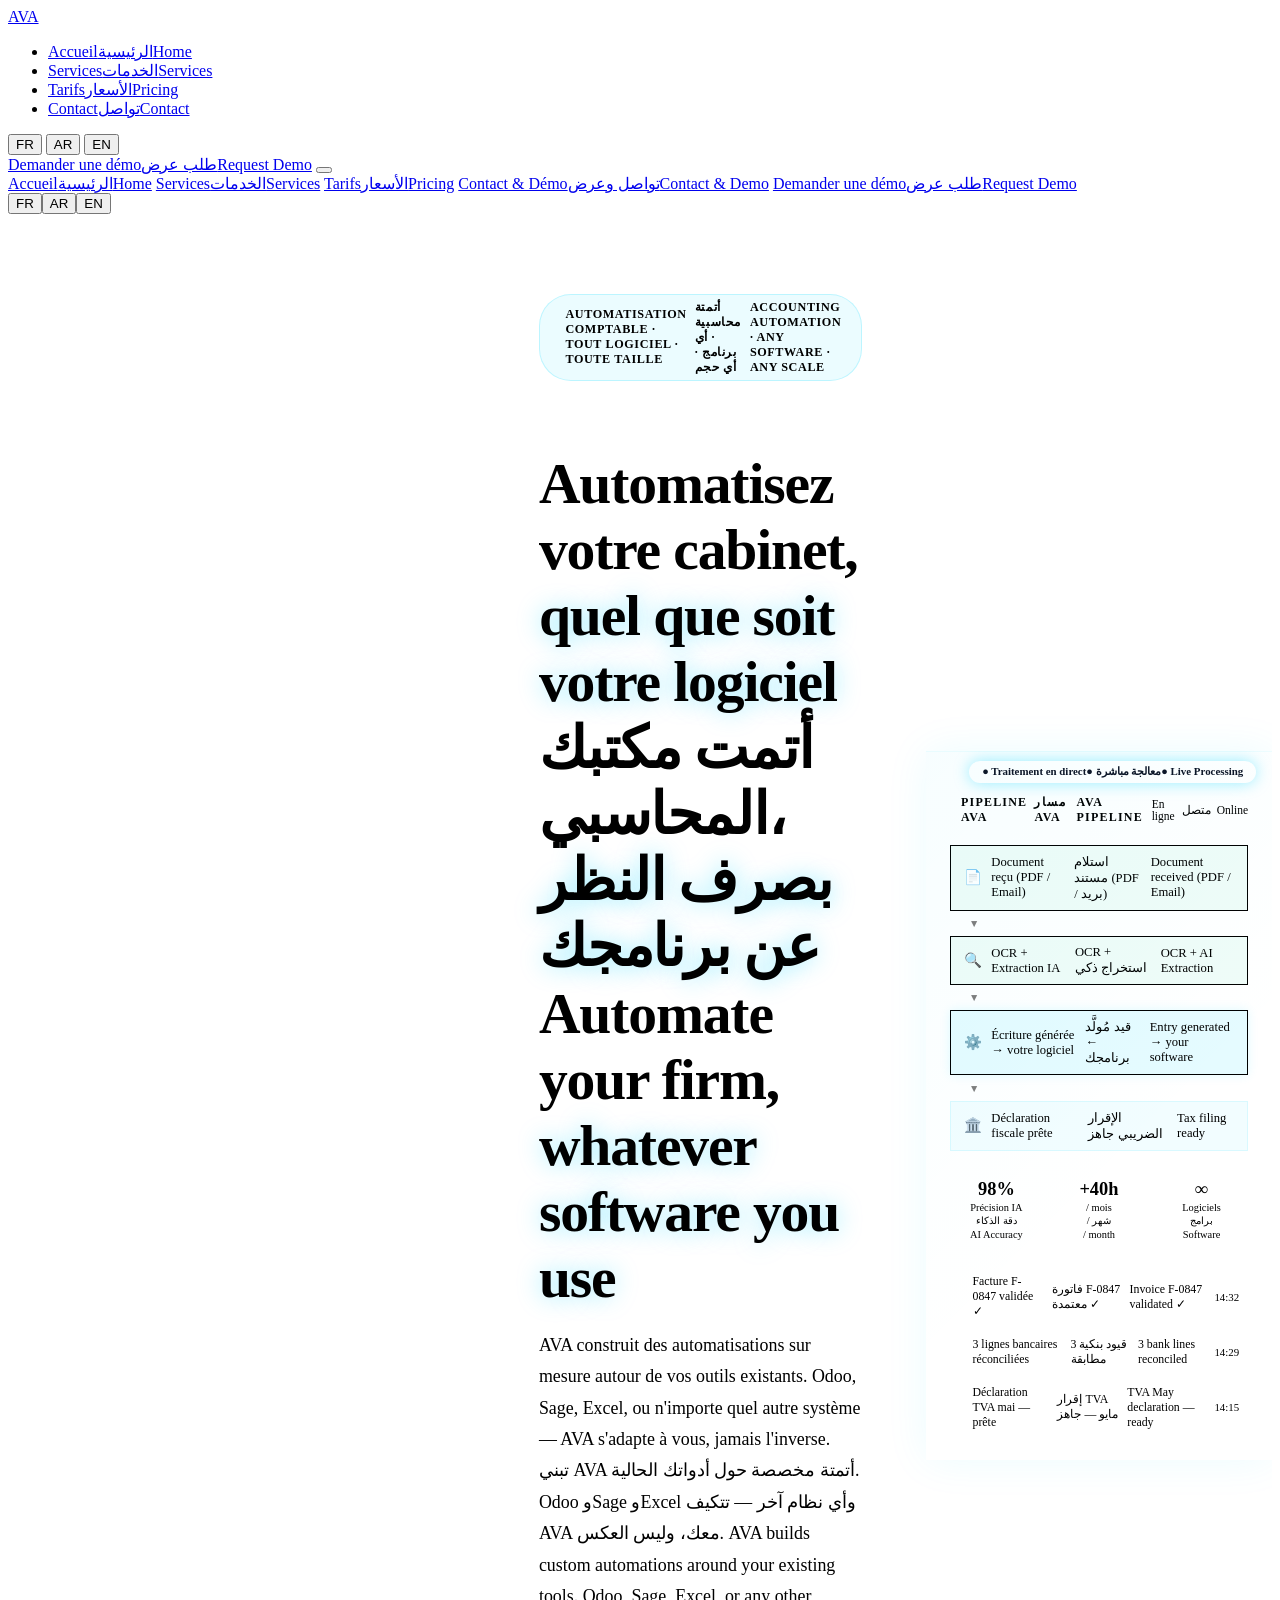
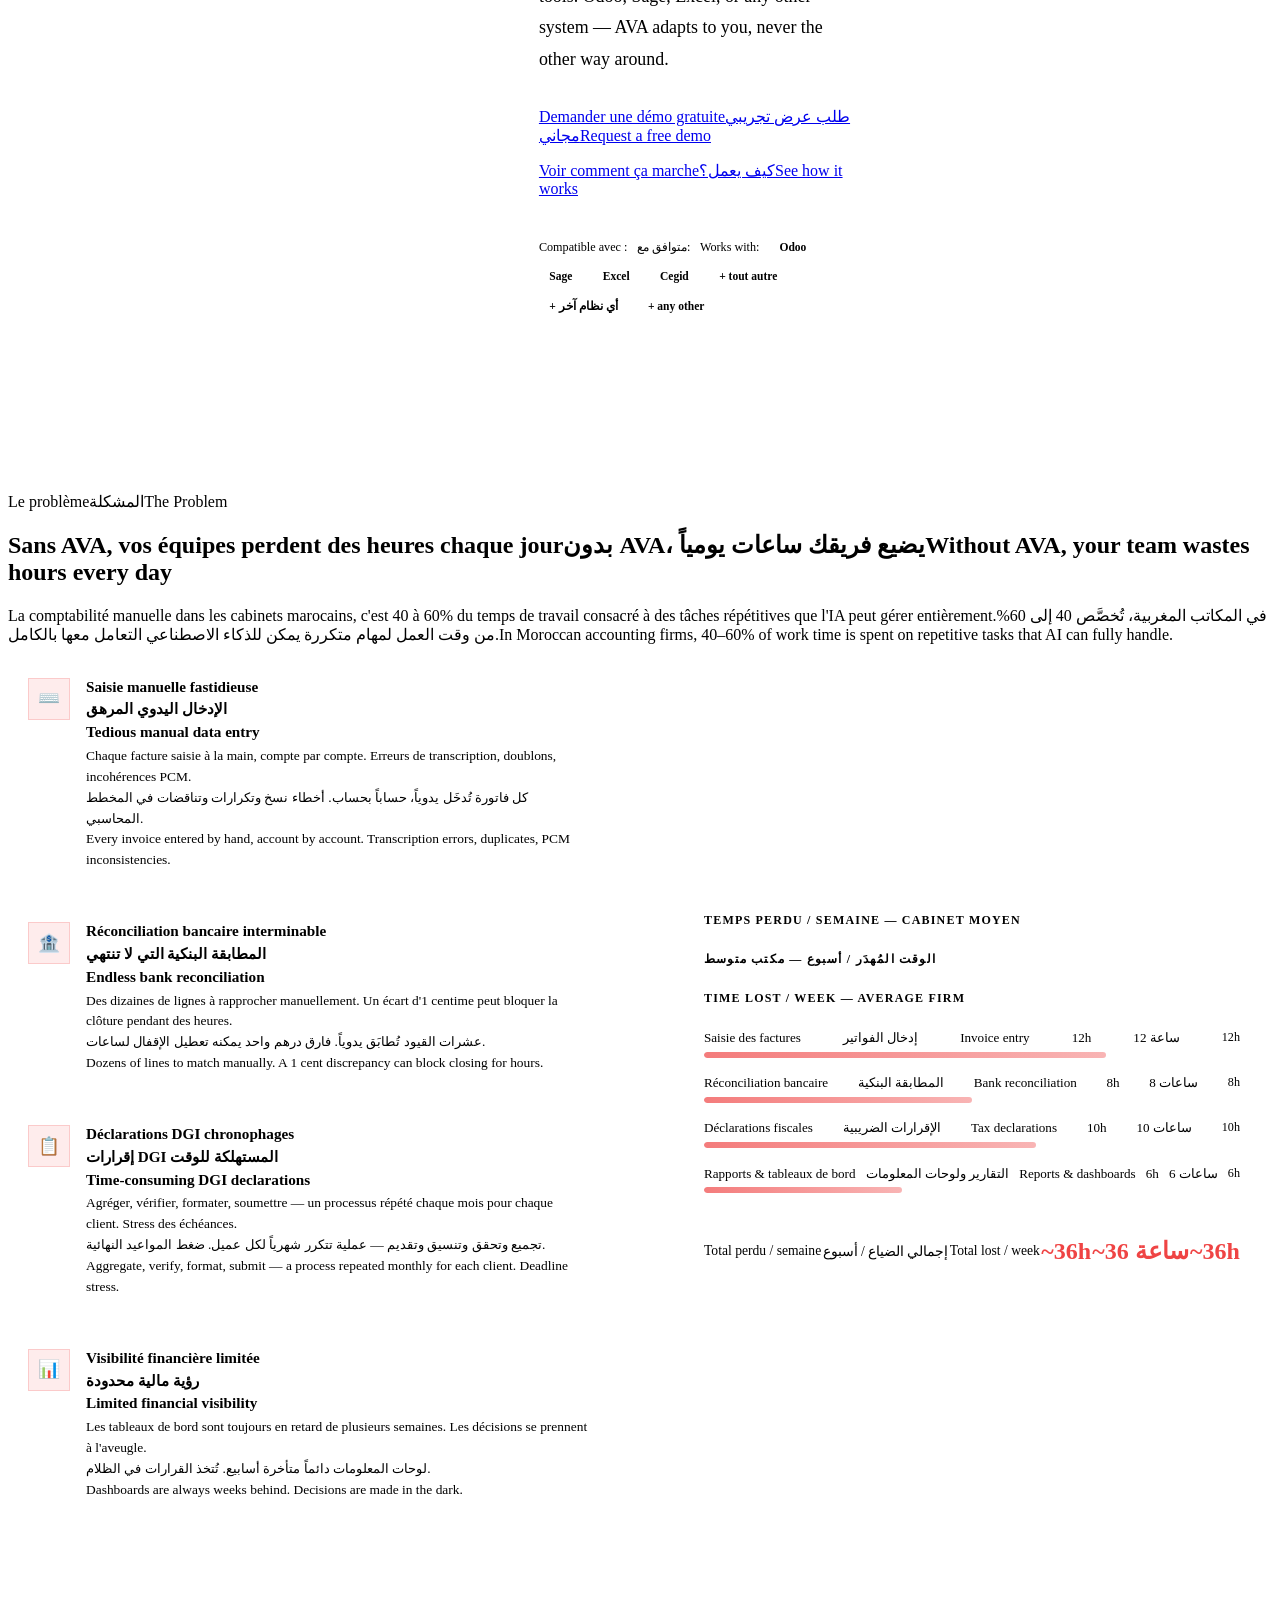
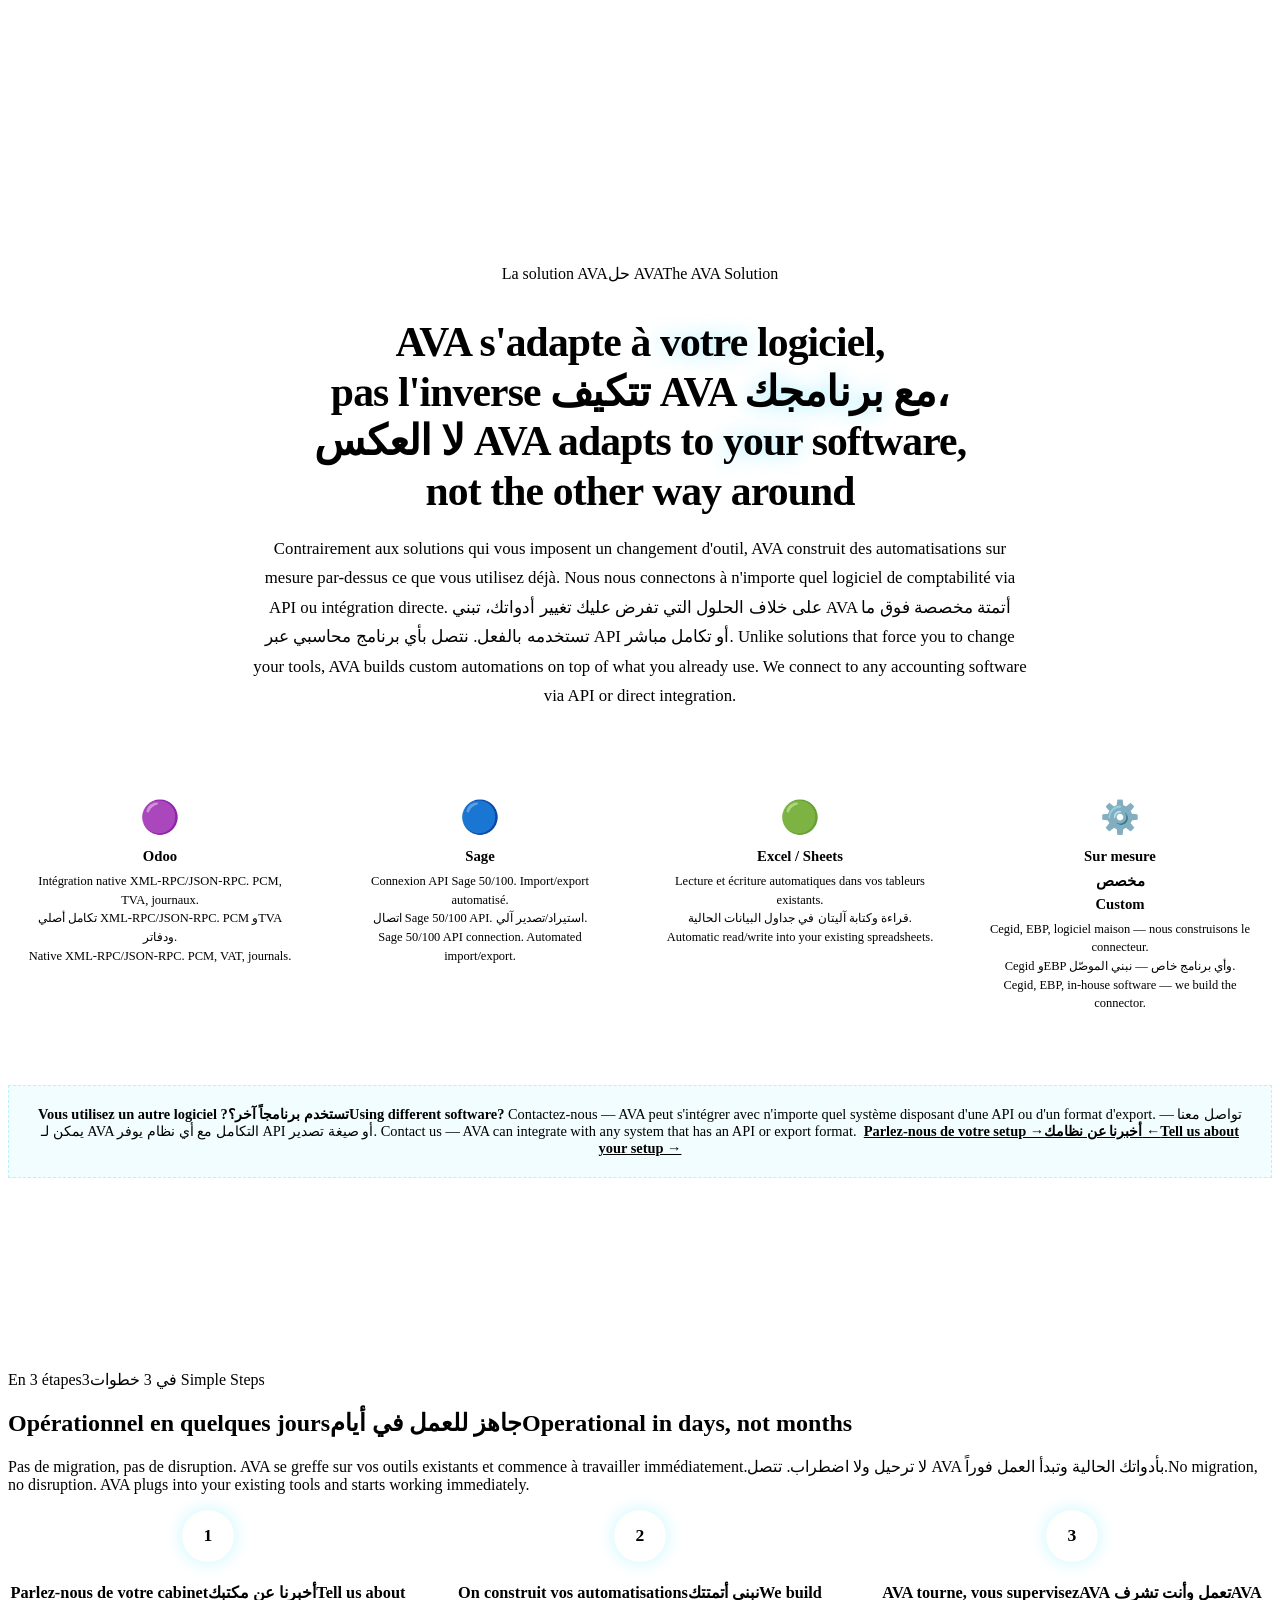
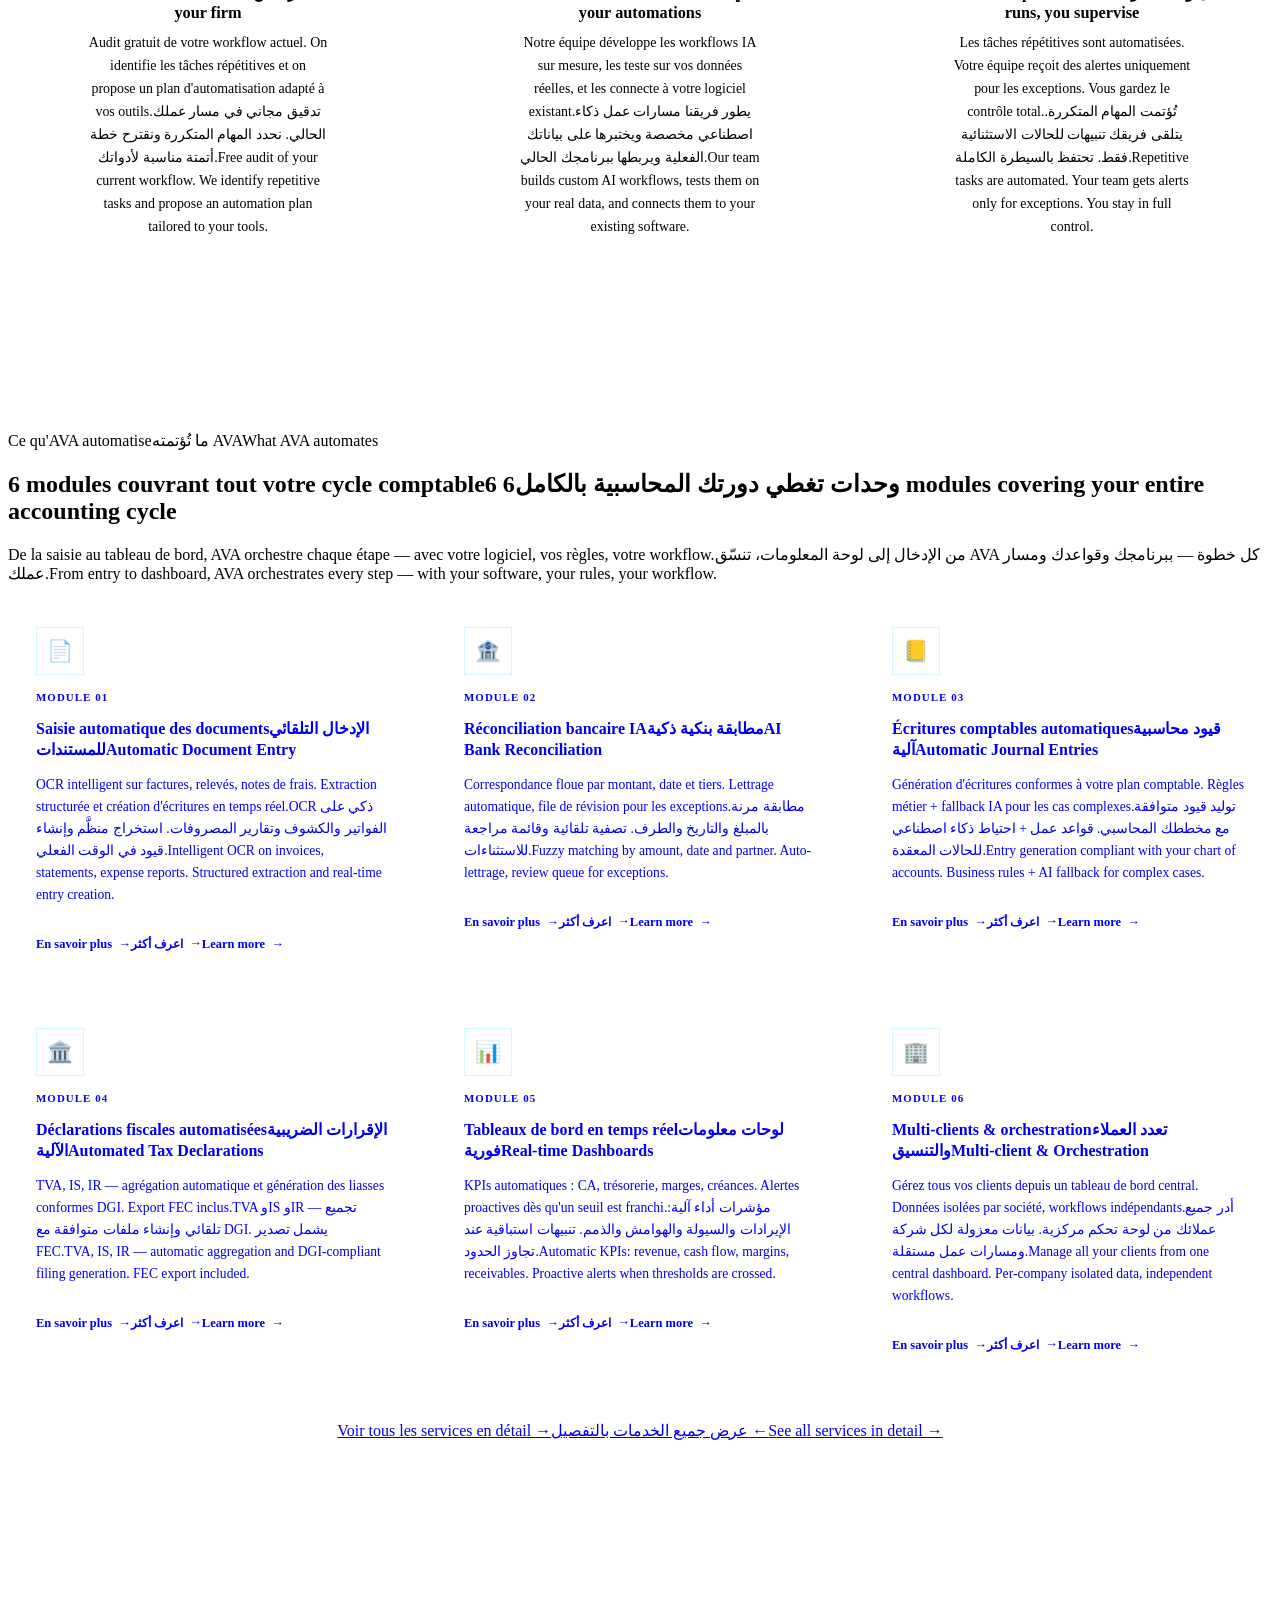
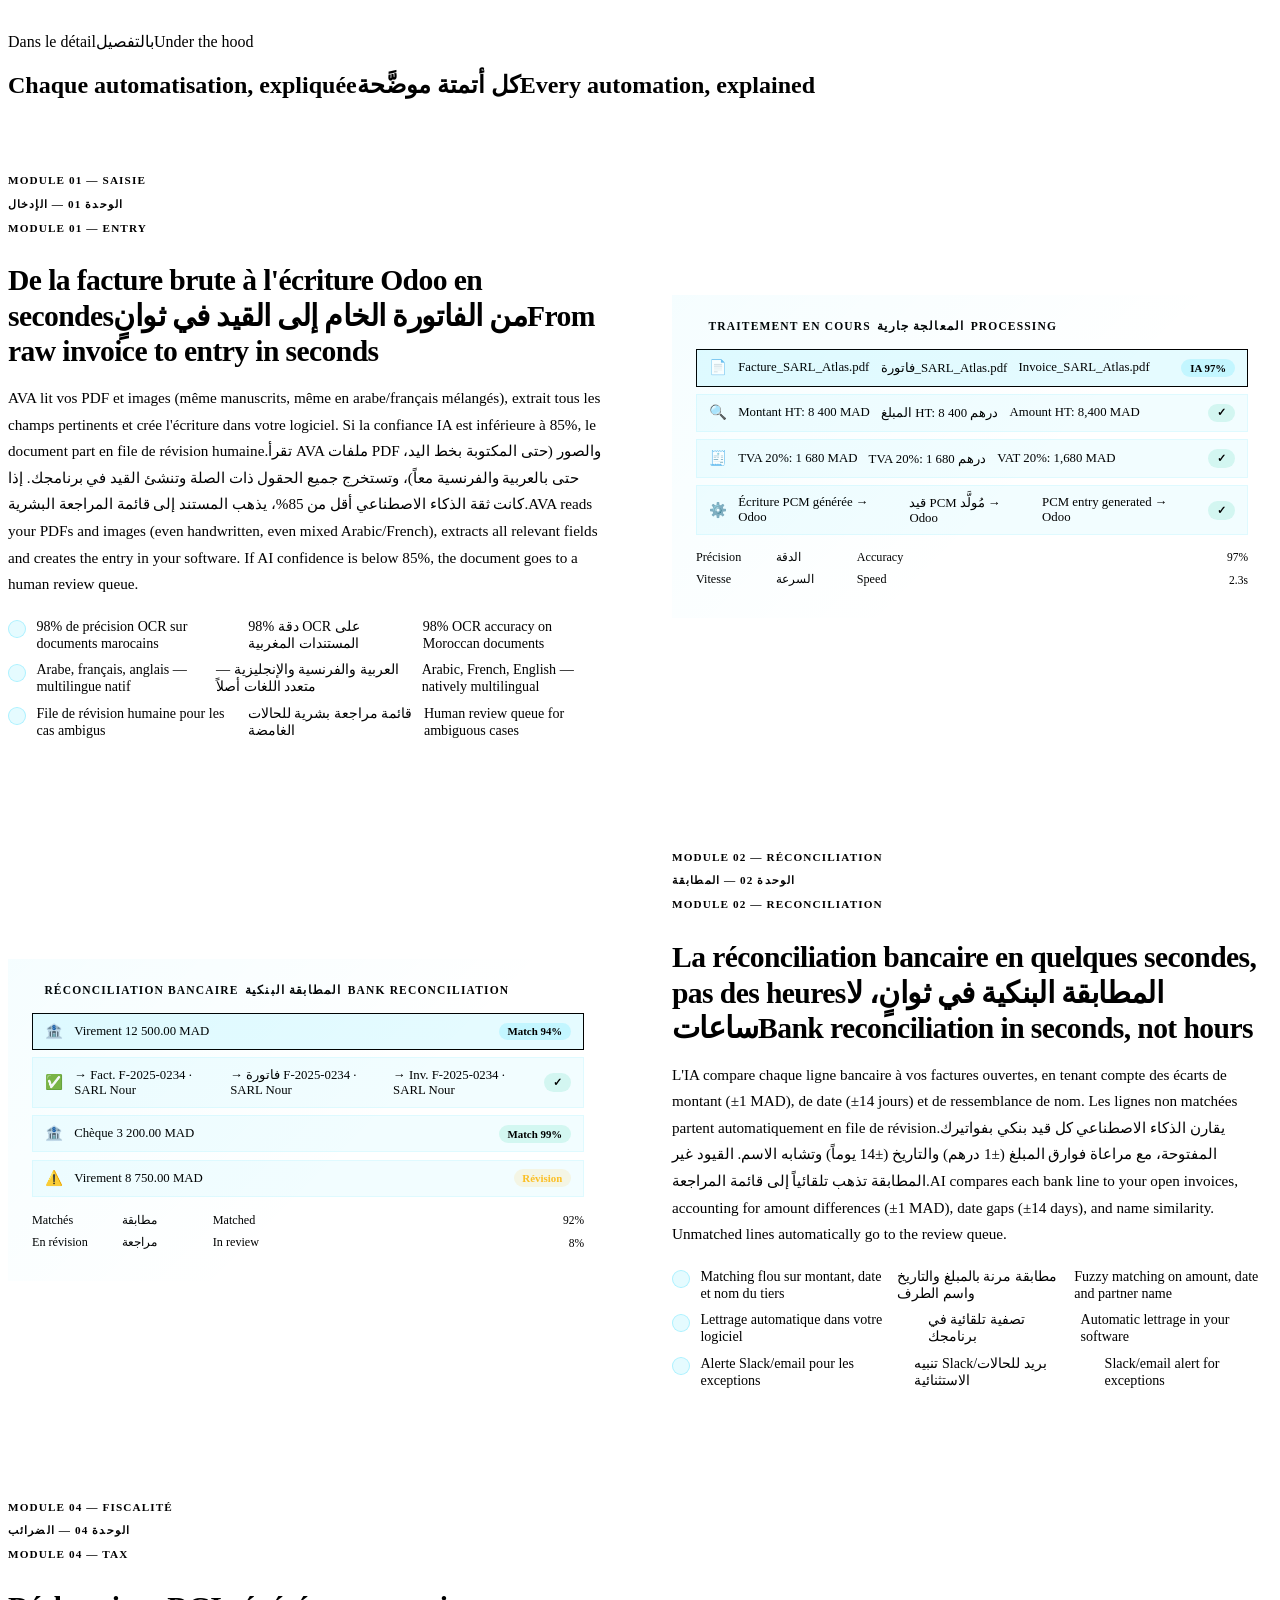
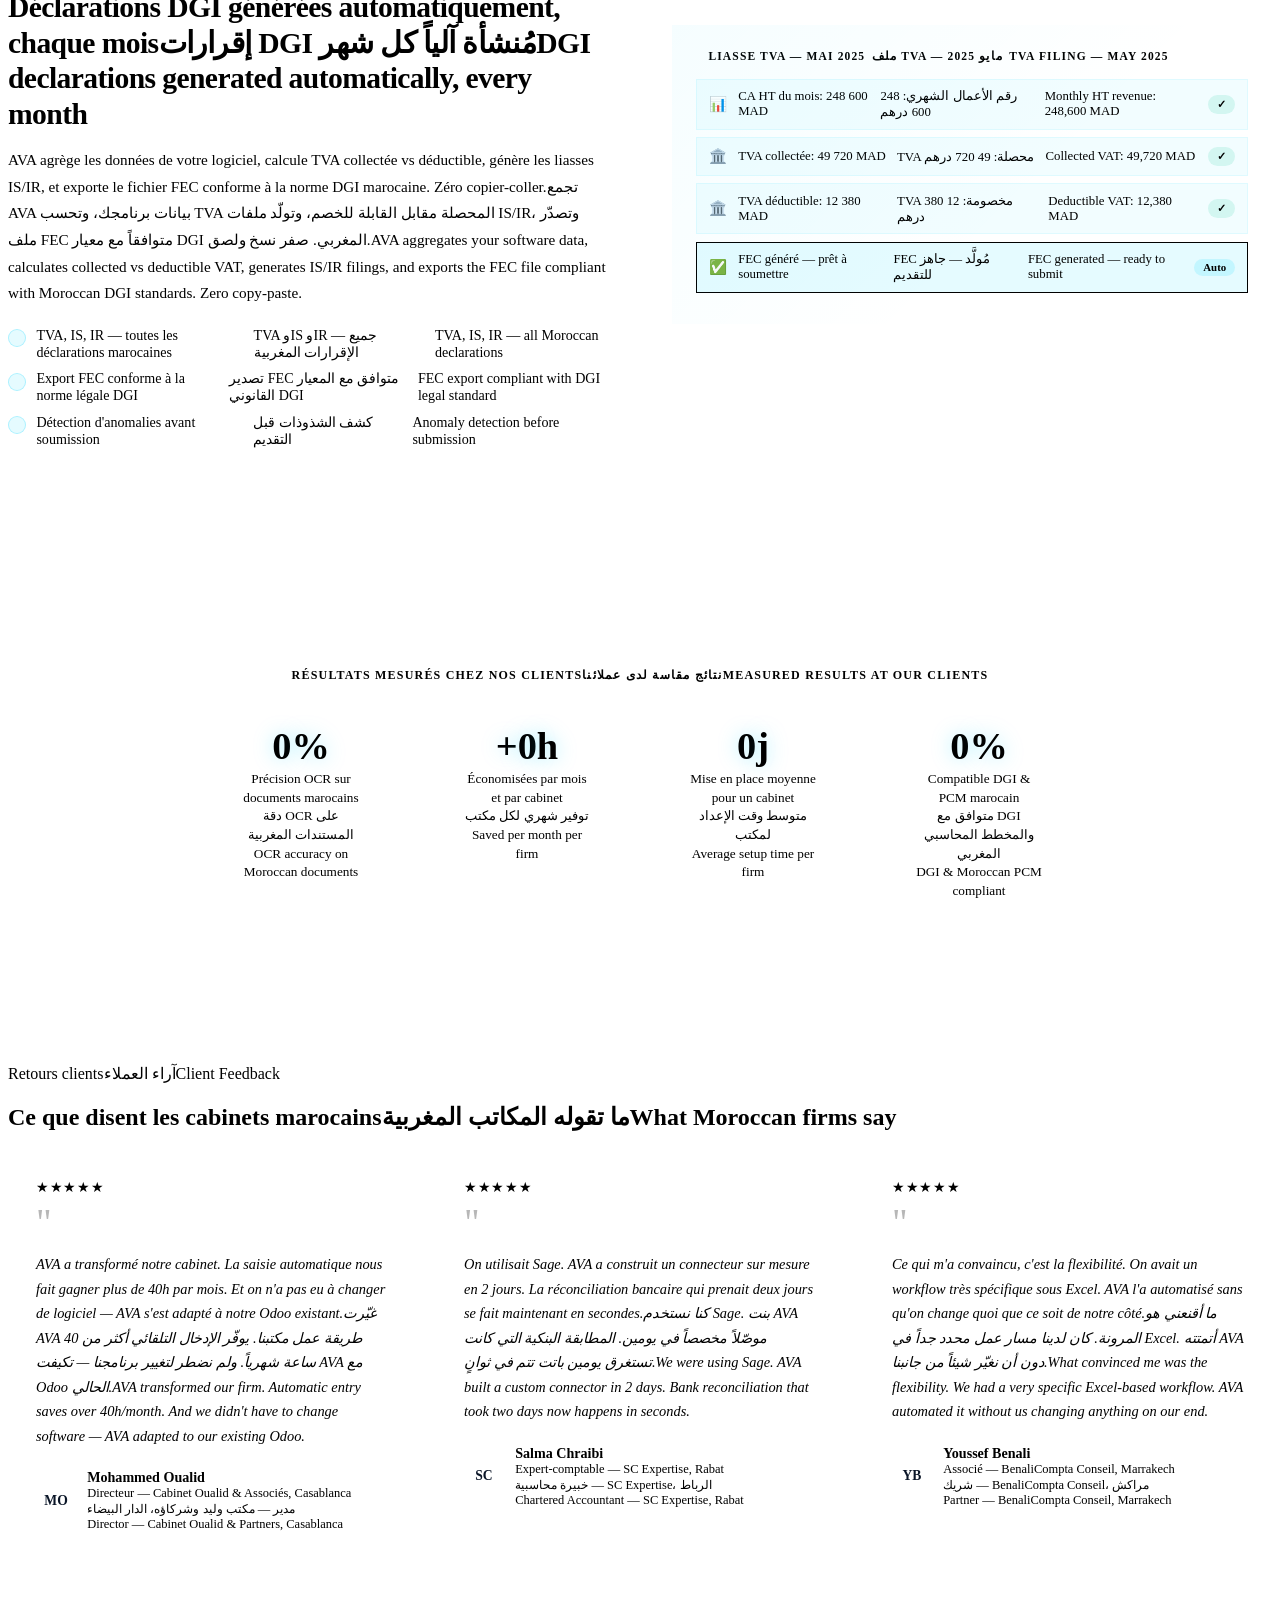
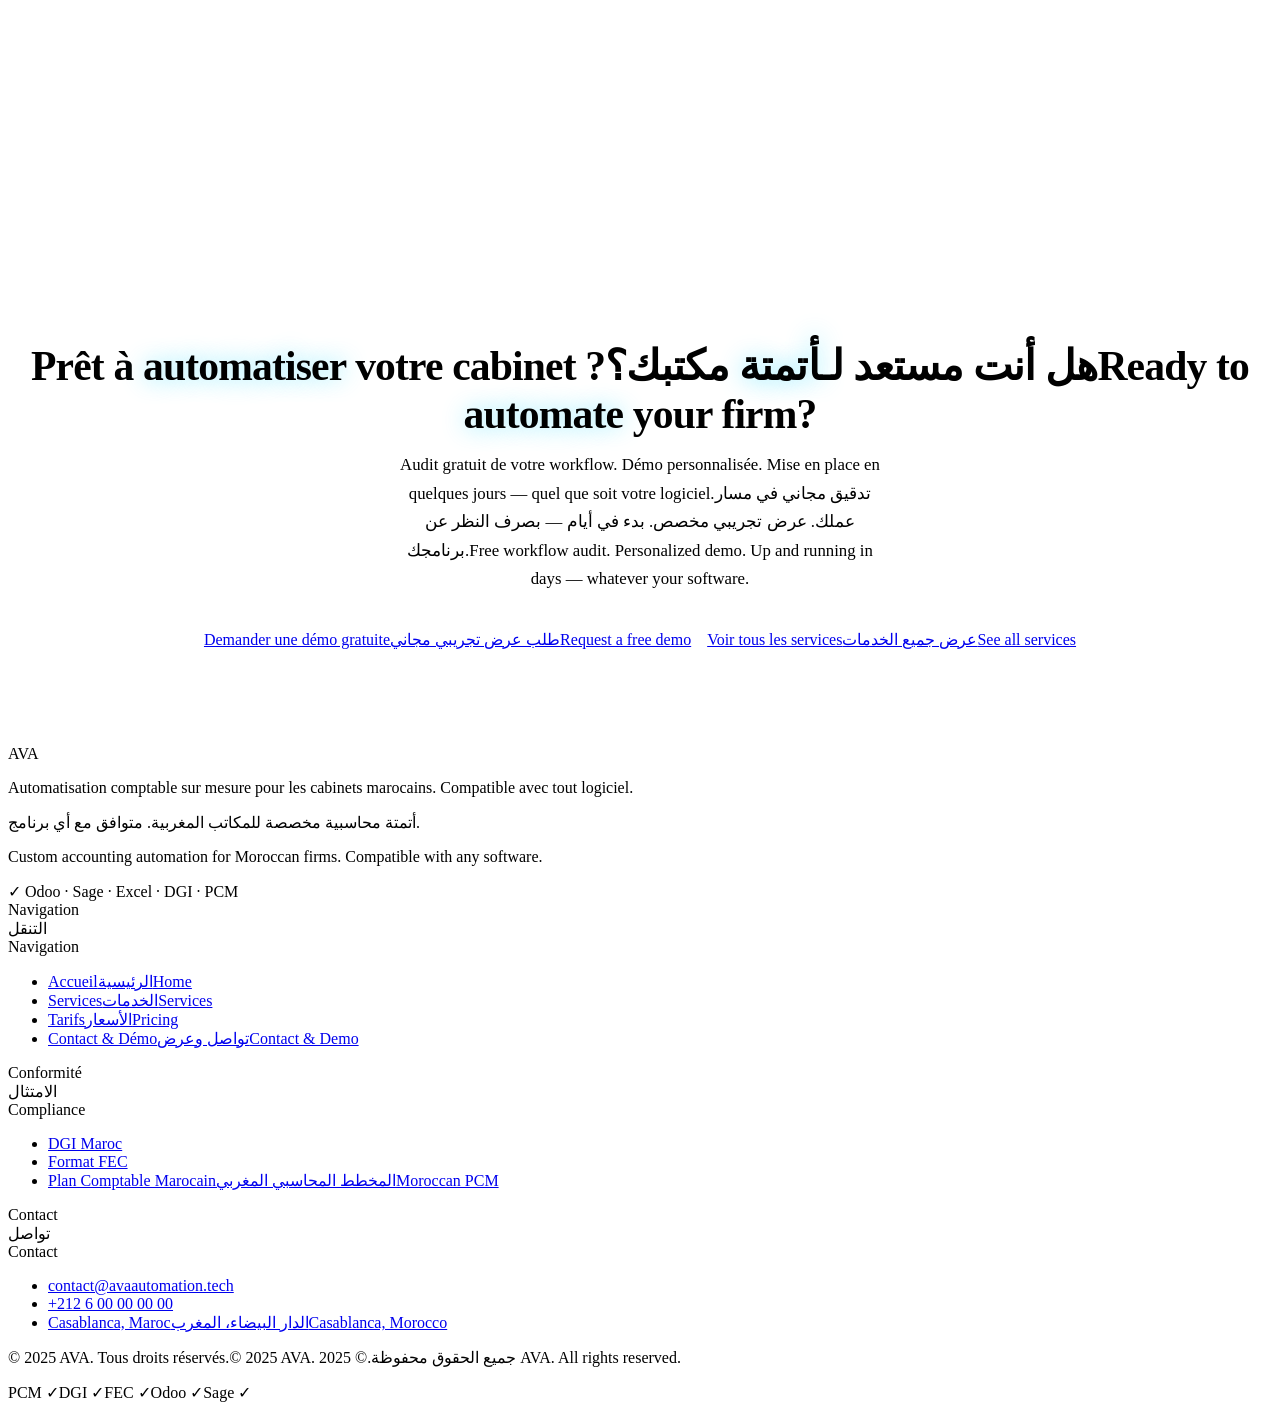
==== index.html @ fcf42c20 "Fix float-badge clipped by hero overflow:hidden Move .float-badge from top:-12px (outside card, clip" ====
<!DOCTYPE html>
<html lang="fr" dir="ltr">
<head>
  <meta charset="UTF-8"/>
  <meta name="viewport" content="width=device-width, initial-scale=1.0"/>
  <title>AVA — Automatisation Comptable Intelligente</title>
  <meta name="description" content="AVA automatise votre cycle comptable complet — saisie, réconciliation, écritures PCM, liasses DGI. Compatible avec tout logiciel comptable."/>
  <link rel="preconnect" href="https://fonts.googleapis.com"/>
  <link rel="preconnect" href="https://fonts.gstatic.com" crossorigin/>
  <link href="https://fonts.googleapis.com/css2?family=Lexend:wght@300;400;500;600;700&family=Source+Sans+3:ital,wght@0,300;0,400;0,500;0,600;0,700;1,400&family=Noto+Naskh+Arabic:wght@400;500;600;700&display=swap" rel="stylesheet"/>
  <link rel="stylesheet" href="/shared.css"/>
  <style>
  /* ── HOME-SPECIFIC ─────────────────────────────── */

  /* HERO */
  #hero {
    min-height: 100vh; background: var(--bg3);
    display: flex; align-items: center;
    padding-top: var(--nav-h); position: relative; overflow: hidden;
  }
  .hero-inner {
    position: relative; z-index: 2;
    display: grid; grid-template-columns: 1fr 1fr;
    gap: 4rem; align-items: center; padding: 5rem 0;
  }
  .hero-badge {
    display: inline-flex; align-items: center; gap: .5rem;
    background: rgba(0,212,255,.08); border: 1px solid rgba(0,212,255,.2);
    border-radius: 2rem; padding: .3rem 1rem; margin-bottom: 1.4rem;
  }
  .hero-badge-dot { width:6px; height:6px; background:var(--cyan); border-radius:50%; box-shadow:0 0 8px var(--cyan); animation:pdot 2s ease-in-out infinite; }
  @keyframes pdot { 0%,100%{opacity:1;transform:scale(1)} 50%{opacity:.4;transform:scale(.7)} }
  .hero-badge span { font-size:.76rem; font-weight:700; color:var(--cyan); letter-spacing:.05em; text-transform:uppercase; }
  .hero-headline {
    font-size: clamp(2rem,4.5vw,3.6rem); font-weight:700; color:var(--white);
    line-height:1.15; margin-bottom:1.15rem; letter-spacing:-.02em;
  }
  .hero-headline em { font-style:normal; color:var(--cyan); text-shadow:0 0 24px rgba(0,212,255,.4); }
  .hero-subline { font-size:clamp(.95rem,1.6vw,1.12rem); color:var(--fg2); max-width:510px; margin-bottom:2rem; line-height:1.75; }
  .hero-actions { display:flex; align-items:center; gap:1rem; flex-wrap:wrap; margin-bottom:2.5rem; }
  .hero-compat {
    display: flex; align-items: center; gap: .6rem; flex-wrap: wrap;
  }
  .hero-compat-label { font-size:.76rem; color:var(--fg3); font-weight:500; }
  .compat-pill {
    font-size:.72rem; font-weight:700; padding:.22rem .65rem; border-radius:2rem;
    border:1px solid var(--border2); color:var(--fg2); background:rgba(255,255,255,.03);
  }

  /* Pipeline widget */
  .pipeline-card {
    background: var(--surface); border:1px solid var(--border2); border-radius:var(--r2);
    padding:1.5rem; padding-top:2.75rem; position:relative; overflow:hidden;
    box-shadow:0 0 40px rgba(0,212,255,.08), inset 0 1px 0 rgba(0,212,255,.06);
  }
  .pipeline-card::before { content:''; position:absolute; inset:0; border-radius:var(--r2); background:linear-gradient(135deg,rgba(0,212,255,.03) 0%,transparent 60%); pointer-events:none; overflow:hidden; }
  .pc-header { display:flex; align-items:center; justify-content:space-between; margin-bottom:1.25rem; }
  .pc-title { font-family:var(--font-h); font-size:.75rem; font-weight:700; color:var(--cyan); text-transform:uppercase; letter-spacing:.1em; display:flex; align-items:center; gap:.45rem; }
  .pc-dot { width:7px; height:7px; background:var(--cyan); border-radius:50%; box-shadow:0 0 8px var(--cyan); animation:pdot 2s infinite; }
  .pc-status { display:flex; align-items:center; gap:.35rem; font-size:.72rem; color:var(--green); }
  .pc-status-dot { width:5px; height:5px; background:var(--green); border-radius:50%; animation:pdot 2.5s infinite; }

  .pipeline-nodes { display:flex; flex-direction:column; gap:.45rem; margin-bottom:1.2rem; }
  .pn { display:flex; align-items:center; gap:.6rem; background:rgba(0,212,255,.05); border:1px solid rgba(0,212,255,.1); border-radius:var(--r); padding:.5rem .8rem; font-size:.79rem; color:var(--fg2); font-weight:500; transition:all .3s; }
  .pn.active { border-color:var(--cyan); background:rgba(0,212,255,.1); color:var(--cyan); box-shadow:0 0 10px rgba(0,212,255,.12); }
  .pn.done { border-color:var(--green); background:rgba(34,211,160,.07); color:var(--green); }
  .pn-icon { font-size:.9rem; flex-shrink:0; }
  .pn-connector { display:flex; align-items:center; padding-left:1.2rem; color:var(--cyan); font-size:.65rem; opacity:.5; animation:pdot 1.8s ease-in-out infinite; }

  .pc-stats { display:grid; grid-template-columns:repeat(3,1fr); gap:.6rem; margin-bottom:1.1rem; }
  .pcs { background:rgba(255,255,255,.03); border:1px solid var(--border); border-radius:var(--r); padding:.6rem .5rem; text-align:center; }
  .pcs-v { font-family:var(--font-h); font-size:1.15rem; font-weight:700; color:var(--cyan); line-height:1; margin-bottom:.18rem; }
  .pcs-l { font-size:.65rem; color:var(--fg3); line-height:1.3; }

  .pc-feed { display:flex; flex-direction:column; gap:.42rem; }
  .pf { display:flex; align-items:center; gap:.55rem; font-size:.74rem; color:var(--fg2); padding:.35rem .55rem; border-radius:var(--r); background:rgba(255,255,255,.02); }
  .pf-dot { width:5px; height:5px; border-radius:50%; flex-shrink:0; }
  .pf-dot.c { background:var(--cyan); box-shadow:0 0 5px var(--cyan); }
  .pf-dot.g { background:var(--green); box-shadow:0 0 5px var(--green); }
  .pf-dot.b { background:var(--blue); box-shadow:0 0 5px var(--blue); }
  .pf-ts { margin-left:auto; color:var(--fg3); font-size:.68rem; flex-shrink:0; }
  .float-badge { position:absolute; top:10px; right:16px; background:var(--cyan); color:#0B1628; font-family:var(--font-h); font-size:.68rem; font-weight:700; padding:.28rem .8rem; border-radius:2rem; box-shadow:0 0 16px rgba(0,212,255,.4); white-space:nowrap; }

  /* PROBLEM */
  #problem { padding:6rem 0; background:var(--bg2); }
  .problem-grid { display:grid; grid-template-columns:1fr 1fr; gap:4rem; align-items:center; }
  .problem-pains { display:flex; flex-direction:column; gap:1rem; }
  .pain-item { display:flex; align-items:flex-start; gap:1rem; padding:1.1rem 1.25rem; background:var(--surface); border:1px solid var(--border); border-radius:var(--r2); transition:border-color .25s; }
  .pain-item:hover { border-color:rgba(239,68,68,.35); }
  .pain-icon { width:40px; height:40px; border-radius:var(--r); background:rgba(239,68,68,.1); border:1px solid rgba(239,68,68,.2); display:flex; align-items:center; justify-content:center; font-size:1.1rem; flex-shrink:0; }
  .pain-title { font-family:var(--font-h); font-size:.95rem; font-weight:600; color:var(--white); margin-bottom:.3rem; }
  .pain-desc { font-size:.84rem; color:var(--fg2); line-height:1.55; }
  .problem-stat-box { background:var(--surface); border:1px solid var(--border); border-radius:var(--r2); padding:2rem; }
  .psb-title { font-family:var(--font-h); font-size:.75rem; font-weight:700; color:var(--fg3); text-transform:uppercase; letter-spacing:.1em; margin-bottom:1.5rem; }
  .psb-stats { display:flex; flex-direction:column; gap:1.1rem; }
  .psb-row { display:flex; flex-direction:column; gap:.35rem; }
  .psb-row-label { display:flex; justify-content:space-between; font-size:.82rem; color:var(--fg2); }
  .psb-row-label span:last-child { color:var(--fg3); font-size:.76rem; }
  .psb-bar { height:6px; background:rgba(255,255,255,.06); border-radius:3px; overflow:hidden; }
  .psb-fill { height:100%; border-radius:3px; background:linear-gradient(90deg, rgba(239,68,68,.7), rgba(239,68,68,.4)); }
  .psb-total { margin-top:1.5rem; padding-top:1.25rem; border-top:1px solid var(--border); display:flex; align-items:center; justify-content:space-between; }
  .psb-total-label { font-size:.85rem; color:var(--fg2); }
  .psb-total-val { font-family:var(--font-h); font-size:1.5rem; font-weight:700; color:#ef4444; }

  /* SOLUTION */
  #solution { padding:6rem 0; background:var(--bg); position:relative; overflow:hidden; }
  .solution-inner { position:relative; z-index:2; }
  .solution-claim {
    text-align:center; max-width:780px; margin:0 auto 4rem;
  }
  .solution-claim h2 { font-size:clamp(1.7rem,3.5vw,2.6rem); font-weight:700; color:var(--white); margin-bottom:1rem; letter-spacing:-.02em; line-height:1.2; }
  .solution-claim h2 em { font-style:normal; color:var(--cyan); text-shadow:0 0 20px rgba(0,212,255,.35); }
  .solution-claim p { font-size:1.05rem; color:var(--fg2); line-height:1.75; }
  .compat-grid { display:grid; grid-template-columns:repeat(4,1fr); gap:1rem; margin-bottom:3rem; }
  .compat-card {
    background:var(--surface); border:1px solid var(--border); border-radius:var(--r2); padding:1.5rem 1rem; text-align:center;
    transition:border-color .25s, transform .25s;
  }
  .compat-card:hover { border-color:var(--border2); transform:translateY(-3px); }
  .compat-card-icon { font-size:2rem; margin-bottom:.75rem; }
  .compat-card-name { font-family:var(--font-h); font-size:.92rem; font-weight:600; color:var(--white); margin-bottom:.4rem; }
  .compat-card-desc { font-size:.78rem; color:var(--fg3); line-height:1.5; }
  .compat-any { text-align:center; padding:1.25rem; background:rgba(0,212,255,.05); border:1px dashed rgba(0,212,255,.25); border-radius:var(--r2); font-size:.9rem; color:var(--fg2); }
  .compat-any strong { color:var(--cyan); }

  /* HOW IT WORKS */
  #how { padding:6rem 0; background:var(--bg2); }
  .how-steps { display:grid; grid-template-columns:repeat(3,1fr); gap:2rem; position:relative; }
  .how-steps::before { content:''; position:absolute; top:2.5rem; left:calc(16.67% + 1rem); right:calc(16.67% + 1rem); height:1px; background:linear-gradient(90deg,var(--cyan),rgba(0,212,255,.2),var(--cyan)); z-index:0; }
  .how-step { text-align:center; position:relative; z-index:1; }
  .step-num { width:52px; height:52px; margin:0 auto 1.3rem; background:var(--bg); border:2px solid var(--cyan); border-radius:50%; display:flex; align-items:center; justify-content:center; font-family:var(--font-h); font-size:1.1rem; font-weight:700; color:var(--cyan); box-shadow:0 0 18px rgba(0,212,255,.22); }
  .step-title { font-family:var(--font-h); font-size:1.02rem; font-weight:600; color:var(--white); margin-bottom:.6rem; }
  .step-desc { font-size:.87rem; color:var(--fg2); line-height:1.65; max-width:240px; margin:0 auto; }

  /* SERVICES OVERVIEW */
  #services-overview { padding:6rem 0; background:var(--bg); }
  .services-grid { display:grid; grid-template-columns:repeat(3,1fr); gap:1.25rem; }
  .svc-card {
    background:var(--surface); border:1px solid var(--border); border-radius:var(--r2); padding:1.75rem;
    position:relative; overflow:hidden; transition:border-color .25s, transform .25s, box-shadow .25s;
    text-decoration:none; display:block;
  }
  .svc-card::before { content:''; position:absolute; top:0; left:0; right:0; height:2px; background:linear-gradient(90deg,var(--cyan),var(--blue)); transform:scaleX(0); transform-origin:left; transition:transform .35s; }
  .svc-card:hover { border-color:var(--border2); transform:translateY(-4px); box-shadow:0 12px 40px rgba(0,0,0,.35),0 0 0 1px rgba(0,212,255,.1); }
  .svc-card:hover::before { transform:scaleX(1); }
  .svc-icon { width:46px; height:46px; border-radius:var(--r); background:var(--cyan-dim); border:1px solid rgba(0,212,255,.18); display:flex; align-items:center; justify-content:center; font-size:1.3rem; margin-bottom:1rem; }
  .svc-num { font-size:.68rem; font-weight:700; color:var(--cyan); letter-spacing:.1em; text-transform:uppercase; margin-bottom:.4rem; }
  .svc-title { font-family:var(--font-h); font-size:1rem; font-weight:600; color:var(--white); margin-bottom:.6rem; line-height:1.3; }
  .svc-desc { font-size:.85rem; color:var(--fg2); line-height:1.62; }
  .svc-link { display:inline-flex; align-items:center; gap:.4rem; margin-top:1rem; font-size:.78rem; font-weight:600; color:var(--cyan); }
  .svc-link::after { content:'→'; transition:transform .2s; }
  .svc-card:hover .svc-link::after { transform:translateX(4px); }
  .services-cta { text-align:center; margin-top:2.5rem; }

  /* FEATURE STRIP */
  #features { padding:6rem 0; background:var(--bg2); }
  .feature-row { display:grid; grid-template-columns:1fr 1fr; gap:4rem; align-items:center; padding:3.5rem 0; border-bottom:1px solid var(--border); }
  .feature-row:last-child { border-bottom:none; }
  .feature-row.reverse .feature-text { order:2; }
  .feature-row.reverse .feature-visual { order:1; }
  .feature-tag { font-size:.7rem; font-weight:700; color:var(--cyan); text-transform:uppercase; letter-spacing:.1em; margin-bottom:.7rem; }
  .feature-title { font-family:var(--font-h); font-size:clamp(1.3rem,2.5vw,1.85rem); font-weight:700; color:var(--white); margin-bottom:.85rem; letter-spacing:-.02em; line-height:1.2; }
  .feature-desc { font-size:.95rem; color:var(--fg2); line-height:1.75; margin-bottom:1.25rem; }
  .feature-bullets { display:flex; flex-direction:column; gap:.6rem; }
  .fb { display:flex; align-items:flex-start; gap:.65rem; font-size:.88rem; color:var(--fg2); }
  .fb-dot { width:16px; height:16px; border-radius:50%; background:rgba(0,212,255,.1); border:1px solid rgba(0,212,255,.25); display:flex; align-items:center; justify-content:center; flex-shrink:0; margin-top:.15rem; }
  .fb-dot svg { width:8px; height:8px; stroke:var(--cyan); stroke-width:2.5; fill:none; }
  .feature-visual { background:var(--surface); border:1px solid var(--border2); border-radius:var(--r2); padding:1.5rem; position:relative; overflow:hidden; }
  .feature-visual::before { content:''; position:absolute; inset:0; background:linear-gradient(135deg,rgba(0,212,255,.04) 0%,transparent 60%); pointer-events:none; }
  .fv-header { font-family:var(--font-h); font-size:.72rem; font-weight:700; color:var(--cyan); text-transform:uppercase; letter-spacing:.1em; margin-bottom:1rem; display:flex; align-items:center; gap:.4rem; }
  .fv-dot { width:6px; height:6px; background:var(--cyan); border-radius:50%; box-shadow:0 0 6px var(--cyan); animation:pdot 2s infinite; }
  .fv-row { display:flex; align-items:center; gap:.7rem; padding:.55rem .75rem; border-radius:var(--r); background:rgba(0,212,255,.05); border:1px solid rgba(0,212,255,.08); margin-bottom:.45rem; font-size:.8rem; color:var(--fg2); }
  .fv-row.highlight { border-color:var(--cyan); background:rgba(0,212,255,.1); color:var(--cyan); }
  .fv-row-icon { font-size:.9rem; flex-shrink:0; }
  .fv-row-badge { margin-left:auto; font-size:.68rem; font-weight:700; padding:.18rem .55rem; border-radius:2rem; }
  .badge-ok { background:rgba(34,211,160,.15); color:var(--green); }
  .badge-ai { background:rgba(0,212,255,.15); color:var(--cyan); }
  .badge-warn { background:rgba(251,191,36,.12); color:#fbbf24; }
  .fv-progress { margin-top:.9rem; }
  .fv-prog-row { display:flex; align-items:center; gap:.65rem; margin-bottom:.45rem; font-size:.76rem; color:var(--fg2); }
  .fv-prog-bar { flex:1; height:5px; background:rgba(255,255,255,.06); border-radius:3px; overflow:hidden; }
  .fv-prog-fill { height:100%; border-radius:3px; }
  .fill-cyan { background:linear-gradient(90deg,var(--cyan),rgba(0,212,255,.5)); }
  .fill-green { background:linear-gradient(90deg,var(--green),rgba(34,211,160,.5)); }
  .fill-blue { background:linear-gradient(90deg,var(--blue),rgba(59,130,246,.5)); }
  .fv-prog-pct { font-size:.72rem; color:var(--fg3); width:28px; text-align:right; flex-shrink:0; }

  /* TRUST */
  #trust { background:var(--bg); border-top:1px solid var(--border); border-bottom:1px solid var(--border); padding:3.5rem 0; }
  .trust-label { text-align:center; font-size:.75rem; font-weight:700; text-transform:uppercase; letter-spacing:.1em; color:var(--fg3); margin-bottom:2rem; }
  .trust-stats { display:flex; align-items:stretch; justify-content:center; flex-wrap:wrap; }
  .trust-stat { display:flex; flex-direction:column; align-items:center; padding:.75rem 3rem; text-align:center; position:relative; }
  .trust-stat:not(:last-child)::after { content:''; position:absolute; right:0; top:15%; height:70%; width:1px; background:var(--border); }
  .trust-num { font-family:var(--font-h); font-size:2.4rem; font-weight:700; color:var(--cyan); line-height:1; margin-bottom:.3rem; text-shadow:0 0 20px rgba(0,212,255,.35); }
  .trust-desc { font-size:.83rem; color:var(--fg2); max-width:130px; line-height:1.4; }

  /* TESTIMONIALS */
  #testimonials { padding:6rem 0; background:var(--bg2); }
  .testi-grid { display:grid; grid-template-columns:repeat(3,1fr); gap:1.25rem; }
  .testi-card { background:var(--surface); border:1px solid var(--border); border-radius:var(--r2); padding:1.75rem; transition:transform .25s,border-color .25s; }
  .testi-card:hover { transform:translateY(-3px); border-color:var(--border2); }
  .testi-stars { margin-bottom:.7rem; color:var(--cyan); font-size:.85rem; letter-spacing:.05em; }
  .testi-quote { font-size:2.4rem; line-height:.8; color:var(--cyan); opacity:.28; margin-bottom:.3rem; font-family:Georgia,serif; }
  .testi-text { font-size:.9rem; color:var(--fg2); line-height:1.7; margin-bottom:1.3rem; font-style:italic; }
  .testi-author { display:flex; align-items:center; gap:.7rem; }
  .testi-av { width:40px; height:40px; border-radius:50%; background:linear-gradient(135deg,var(--cyan),var(--blue)); color:#0B1628; display:flex; align-items:center; justify-content:center; font-family:var(--font-h); font-size:.85rem; font-weight:700; flex-shrink:0; }
  .testi-name { font-family:var(--font-h); font-size:.88rem; font-weight:600; color:var(--white); }
  .testi-role { font-size:.78rem; color:var(--fg3); }

  /* CTA BANNER */
  #cta-banner { padding:6rem 0; background:var(--bg3); position:relative; overflow:hidden; }
  .cta-inner { position:relative; z-index:2; text-align:center; }
  .cta-title { font-family:var(--font-h); font-size:clamp(1.7rem,3.5vw,2.6rem); font-weight:700; color:var(--white); margin-bottom:.85rem; letter-spacing:-.02em; }
  .cta-title em { font-style:normal; color:var(--cyan); text-shadow:0 0 24px rgba(0,212,255,.45); }
  .cta-desc { font-size:1.05rem; color:var(--fg2); max-width:500px; margin:0 auto 2.25rem; line-height:1.7; }
  .cta-actions { display:flex; align-items:center; justify-content:center; gap:1rem; flex-wrap:wrap; }

  /* RESPONSIVE */
  @media(max-width:1024px){
    .services-grid{grid-template-columns:repeat(2,1fr);}
    .compat-grid{grid-template-columns:repeat(2,1fr);}
    .testi-grid{grid-template-columns:repeat(2,1fr);}
    .feature-row{grid-template-columns:1fr;gap:2rem;}
    .feature-row.reverse .feature-text{order:0;}
    .feature-row.reverse .feature-visual{order:0;}
    .problem-grid{grid-template-columns:1fr;gap:2.5rem;}
  }
  @media(max-width:768px){
    .hero-inner{grid-template-columns:1fr;padding:3rem 0;text-align:center;}
    .hero-visual{display:none;}
    .hero-actions{justify-content:center;}
    .hero-subline,.hero-compat{margin-left:auto;margin-right:auto;}
    .hero-badge{margin-left:auto;margin-right:auto;display:flex;width:fit-content;}
    .trust-stats{flex-direction:column;gap:1.25rem;}
    .trust-stat:not(:last-child)::after{display:none;}
    .services-grid{grid-template-columns:1fr;}
    .how-steps{grid-template-columns:1fr;gap:2rem;}
    .how-steps::before{display:none;}
    .testi-grid{grid-template-columns:1fr;}
    .compat-grid{grid-template-columns:1fr 1fr;}
  }
  @media(max-width:480px){
    .hero-actions{flex-direction:column;width:100%;}
    .hero-actions .btn{width:100%;justify-content:center;}
    .cta-actions{flex-direction:column;}
    .cta-actions .btn{width:100%;max-width:300px;justify-content:center;}
  }
  html[dir="rtl"] .svc-card::before{transform-origin:right;}
  html[dir="rtl"] .how-steps::before{background:linear-gradient(270deg,var(--cyan),rgba(0,212,255,.2),var(--cyan));}
  html[dir="rtl"] .float-badge{right:auto;left:16px;}
  html[dir="rtl"] .trust-stat:not(:last-child)::after{right:auto;left:0;}
  html[dir="rtl"] .svc-link::after{content:'←';}
  </style>
  <meta name="robots" content="index, follow"/>
  <link rel="canonical" href="https://avaautomation.tech/"/>
  <meta property="og:type" content="website"/>
  <meta property="og:url" content="https://avaautomation.tech/"/>
  <meta property="og:title" content="AVA — Automatisation Comptable Intelligente"/>
  <meta property="og:description" content="AVA automatise votre cycle comptable complet — saisie, réconciliation, écritures PCM, liasses DGI. Compatible avec tout logiciel comptable."/>
  <meta property="og:site_name" content="AVA Automation"/>
  <meta name="twitter:card" content="summary"/>
  <meta name="twitter:title" content="AVA — Automatisation Comptable Intelligente"/>
  <meta name="twitter:description" content="AVA automatise votre cycle comptable complet — saisie, réconciliation, écritures PCM, liasses DGI. Compatible avec tout logiciel comptable."/>
</head>
<body class="lang-active-fr">

<!-- NAVBAR -->
<nav id="navbar">
  <div class="container">
    <div class="nav-inner">
      <a href="/" class="nav-logo">AV<span>A</span></a>
      <ul class="nav-links">
        <li><a href="/" class="active"><span class="lang-fr">Accueil</span><span class="lang-ar">الرئيسية</span><span class="lang-en">Home</span></a></li>
        <li><a href="/services"><span class="lang-fr">Services</span><span class="lang-ar">الخدمات</span><span class="lang-en">Services</span></a></li>
        <li><a href="/tarifs"><span class="lang-fr">Tarifs</span><span class="lang-ar">الأسعار</span><span class="lang-en">Pricing</span></a></li>
        <li><a href="/contact"><span class="lang-fr">Contact</span><span class="lang-ar">تواصل</span><span class="lang-en">Contact</span></a></li>
      </ul>
      <div class="nav-right">
        <div class="lang-switcher">
          <button class="lang-btn active" data-lang="fr">FR</button>
          <button class="lang-btn" data-lang="ar">AR</button>
          <button class="lang-btn" data-lang="en">EN</button>
        </div>
        <a href="/contact" class="btn btn-cyan"><span class="lang-fr">Demander une démo</span><span class="lang-ar">طلب عرض</span><span class="lang-en">Request Demo</span></a>
        <button class="nav-hamburger" id="hamburger" aria-label="Menu" aria-expanded="false"><span></span><span></span><span></span></button>
      </div>
    </div>
  </div>
  <div class="nav-mobile" id="nav-mobile">
    <a href="/"><span class="lang-fr">Accueil</span><span class="lang-ar">الرئيسية</span><span class="lang-en">Home</span></a>
    <a href="/services"><span class="lang-fr">Services</span><span class="lang-ar">الخدمات</span><span class="lang-en">Services</span></a>
    <a href="/tarifs"><span class="lang-fr">Tarifs</span><span class="lang-ar">الأسعار</span><span class="lang-en">Pricing</span></a>
    <a href="/contact"><span class="lang-fr">Contact & Démo</span><span class="lang-ar">تواصل وعرض</span><span class="lang-en">Contact & Demo</span></a>
    <a href="/contact" class="btn btn-cyan"><span class="lang-fr">Demander une démo</span><span class="lang-ar">طلب عرض</span><span class="lang-en">Request Demo</span></a>
    <div class="lang-switcher"><button class="lang-btn active" data-lang="fr">FR</button><button class="lang-btn" data-lang="ar">AR</button><button class="lang-btn" data-lang="en">EN</button></div>
  </div>
</nav>

<!-- ═══ HERO ═══════════════════════════════════════════════════ -->
<section id="hero">
  <div class="wf-canvas-wrap"><canvas id="hero-canvas" data-wf-canvas></canvas></div>
  <div class="blob blob-cyan" style="width:520px;height:520px;top:-80px;right:-60px;" aria-hidden="true"></div>
  <div class="blob blob-blue" style="width:360px;height:360px;bottom:60px;left:5%;" aria-hidden="true"></div>
  <div class="container">
    <div class="hero-inner">
      <div class="hero-content">
        <div class="hero-badge reveal">
          <div class="hero-badge-dot"></div>
          <span class="lang-fr">Automatisation comptable · Tout logiciel · Toute taille</span>
          <span class="lang-ar">أتمتة محاسبية · أي برنامج · أي حجم</span>
          <span class="lang-en">Accounting automation · Any software · Any scale</span>
        </div>
        <h1 class="hero-headline reveal d1">
          <span class="lang-fr">Automatisez votre cabinet,<br><em>quel que soit votre logiciel</em></span>
          <span class="lang-ar">أتمت مكتبك المحاسبي،<br><em>بصرف النظر عن برنامجك</em></span>
          <span class="lang-en">Automate your firm,<br><em>whatever software you use</em></span>
        </h1>
        <p class="hero-subline reveal d2">
          <span class="lang-fr">AVA construit des automatisations sur mesure autour de vos outils existants. Odoo, Sage, Excel, ou n'importe quel autre système — AVA s'adapte à vous, jamais l'inverse.</span>
          <span class="lang-ar">تبني AVA أتمتة مخصصة حول أدواتك الحالية. Odoo وSage وExcel وأي نظام آخر — تتكيف AVA معك، وليس العكس.</span>
          <span class="lang-en">AVA builds custom automations around your existing tools. Odoo, Sage, Excel, or any other system — AVA adapts to you, never the other way around.</span>
        </p>
        <div class="hero-actions reveal d3">
          <a href="/contact" class="btn btn-cyan btn-lg"><span class="lang-fr">Demander une démo gratuite</span><span class="lang-ar">طلب عرض تجريبي مجاني</span><span class="lang-en">Request a free demo</span></a>
          <a href="#how" class="btn btn-ghost btn-lg"><span class="lang-fr">Voir comment ça marche</span><span class="lang-ar">كيف يعمل؟</span><span class="lang-en">See how it works</span></a>
        </div>
        <div class="hero-compat reveal d4">
          <span class="hero-compat-label lang-fr">Compatible avec :</span>
          <span class="hero-compat-label lang-ar">متوافق مع:</span>
          <span class="hero-compat-label lang-en">Works with:</span>
          <span class="compat-pill">Odoo</span>
          <span class="compat-pill">Sage</span>
          <span class="compat-pill">Excel</span>
          <span class="compat-pill">Cegid</span>
          <span class="compat-pill lang-fr">+ tout autre</span>
          <span class="compat-pill lang-ar">+ أي نظام آخر</span>
          <span class="compat-pill lang-en">+ any other</span>
        </div>
      </div>
      <!-- Pipeline widget -->
      <div class="hero-visual reveal d2">
        <div class="pipeline-card">
          <div class="float-badge"><span class="lang-fr">● Traitement en direct</span><span class="lang-ar">● معالجة مباشرة</span><span class="lang-en">● Live Processing</span></div>
          <div class="pc-header">
            <div class="pc-title"><div class="pc-dot"></div><span class="lang-fr">Pipeline AVA</span><span class="lang-ar">مسار AVA</span><span class="lang-en">AVA Pipeline</span></div>
            <div class="pc-status"><div class="pc-status-dot"></div><span class="lang-fr">En ligne</span><span class="lang-ar">متصل</span><span class="lang-en">Online</span></div>
          </div>
          <div class="pipeline-nodes">
            <div class="pn done"><span class="pn-icon">📄</span><span class="lang-fr">Document reçu (PDF / Email)</span><span class="lang-ar">استلام مستند (PDF / بريد)</span><span class="lang-en">Document received (PDF / Email)</span></div>
            <div class="pn-connector">▼</div>
            <div class="pn done"><span class="pn-icon">🔍</span><span class="lang-fr">OCR + Extraction IA</span><span class="lang-ar">OCR + استخراج ذكي</span><span class="lang-en">OCR + AI Extraction</span></div>
            <div class="pn-connector">▼</div>
            <div class="pn active" id="active-node"><span class="pn-icon">⚙️</span><span class="lang-fr">Écriture générée → votre logiciel</span><span class="lang-ar">قيد مُولَّد ← برنامجك</span><span class="lang-en">Entry generated → your software</span></div>
            <div class="pn-connector">▼</div>
            <div class="pn"><span class="pn-icon">🏛️</span><span class="lang-fr">Déclaration fiscale prête</span><span class="lang-ar">الإقرار الضريبي جاهز</span><span class="lang-en">Tax filing ready</span></div>
          </div>
          <div class="pc-stats">
            <div class="pcs"><div class="pcs-v">98%</div><div class="pcs-l lang-fr">Précision IA</div><div class="pcs-l lang-ar">دقة الذكاء</div><div class="pcs-l lang-en">AI Accuracy</div></div>
            <div class="pcs"><div class="pcs-v">+40h</div><div class="pcs-l lang-fr">/ mois</div><div class="pcs-l lang-ar">/ شهر</div><div class="pcs-l lang-en">/ month</div></div>
            <div class="pcs"><div class="pcs-v">∞</div><div class="pcs-l lang-fr">Logiciels</div><div class="pcs-l lang-ar">برامج</div><div class="pcs-l lang-en">Software</div></div>
          </div>
          <div class="pc-feed">
            <div class="pf"><div class="pf-dot g"></div><span class="lang-fr">Facture F-0847 validée ✓</span><span class="lang-ar">فاتورة F-0847 معتمدة ✓</span><span class="lang-en">Invoice F-0847 validated ✓</span><span class="pf-ts">14:32</span></div>
            <div class="pf"><div class="pf-dot c"></div><span class="lang-fr">3 lignes bancaires réconciliées</span><span class="lang-ar">3 قيود بنكية مطابقة</span><span class="lang-en">3 bank lines reconciled</span><span class="pf-ts">14:29</span></div>
            <div class="pf"><div class="pf-dot b"></div><span class="lang-fr">Déclaration TVA mai — prête</span><span class="lang-ar">إقرار TVA مايو — جاهز</span><span class="lang-en">TVA May declaration — ready</span><span class="pf-ts">14:15</span></div>
          </div>
        </div>
      </div>
    </div>
  </div>
</section>

<!-- ═══ PROBLEM ═════════════════════════════════════════════════ -->
<section id="problem">
  <div class="container">
    <div class="sec-hdr reveal">
      <span class="sec-tag lang-fr">Le problème</span><span class="sec-tag lang-ar">المشكلة</span><span class="sec-tag lang-en">The Problem</span>
      <h2 class="sec-title"><span class="lang-fr">Sans AVA, vos équipes perdent des heures chaque jour</span><span class="lang-ar">بدون AVA، يضيع فريقك ساعات يومياً</span><span class="lang-en">Without AVA, your team wastes hours every day</span></h2>
      <p class="sec-desc"><span class="lang-fr">La comptabilité manuelle dans les cabinets marocains, c'est 40 à 60% du temps de travail consacré à des tâches répétitives que l'IA peut gérer entièrement.</span><span class="lang-ar">في المكاتب المغربية، تُخصَّص 40 إلى 60% من وقت العمل لمهام متكررة يمكن للذكاء الاصطناعي التعامل معها بالكامل.</span><span class="lang-en">In Moroccan accounting firms, 40–60% of work time is spent on repetitive tasks that AI can fully handle.</span></p>
    </div>
    <div class="problem-grid reveal">
      <div class="problem-pains">
        <div class="pain-item">
          <div class="pain-icon">⌨️</div>
          <div><div class="pain-title lang-fr">Saisie manuelle fastidieuse</div><div class="pain-title lang-ar">الإدخال اليدوي المرهق</div><div class="pain-title lang-en">Tedious manual data entry</div><div class="pain-desc lang-fr">Chaque facture saisie à la main, compte par compte. Erreurs de transcription, doublons, incohérences PCM.</div><div class="pain-desc lang-ar">كل فاتورة تُدخَل يدوياً، حساباً بحساب. أخطاء نسخ وتكرارات وتناقضات في المخطط المحاسبي.</div><div class="pain-desc lang-en">Every invoice entered by hand, account by account. Transcription errors, duplicates, PCM inconsistencies.</div></div>
        </div>
        <div class="pain-item">
          <div class="pain-icon">🏦</div>
          <div><div class="pain-title lang-fr">Réconciliation bancaire interminable</div><div class="pain-title lang-ar">المطابقة البنكية التي لا تنتهي</div><div class="pain-title lang-en">Endless bank reconciliation</div><div class="pain-desc lang-fr">Des dizaines de lignes à rapprocher manuellement. Un écart d'1 centime peut bloquer la clôture pendant des heures.</div><div class="pain-desc lang-ar">عشرات القيود تُطابَق يدوياً. فارق درهم واحد يمكنه تعطيل الإقفال لساعات.</div><div class="pain-desc lang-en">Dozens of lines to match manually. A 1 cent discrepancy can block closing for hours.</div></div>
        </div>
        <div class="pain-item">
          <div class="pain-icon">📋</div>
          <div><div class="pain-title lang-fr">Déclarations DGI chronophages</div><div class="pain-title lang-ar">إقرارات DGI المستهلكة للوقت</div><div class="pain-title lang-en">Time-consuming DGI declarations</div><div class="pain-desc lang-fr">Agréger, vérifier, formater, soumettre — un processus répété chaque mois pour chaque client. Stress des échéances.</div><div class="pain-desc lang-ar">تجميع وتحقق وتنسيق وتقديم — عملية تتكرر شهرياً لكل عميل. ضغط المواعيد النهائية.</div><div class="pain-desc lang-en">Aggregate, verify, format, submit — a process repeated monthly for each client. Deadline stress.</div></div>
        </div>
        <div class="pain-item">
          <div class="pain-icon">📊</div>
          <div><div class="pain-title lang-fr">Visibilité financière limitée</div><div class="pain-title lang-ar">رؤية مالية محدودة</div><div class="pain-title lang-en">Limited financial visibility</div><div class="pain-desc lang-fr">Les tableaux de bord sont toujours en retard de plusieurs semaines. Les décisions se prennent à l'aveugle.</div><div class="pain-desc lang-ar">لوحات المعلومات دائماً متأخرة أسابيع. تُتخذ القرارات في الظلام.</div><div class="pain-desc lang-en">Dashboards are always weeks behind. Decisions are made in the dark.</div></div>
        </div>
      </div>
      <div class="problem-stat-box">
        <div class="psb-title lang-fr">Temps perdu / semaine — cabinet moyen</div>
        <div class="psb-title lang-ar">الوقت المُهدَر / أسبوع — مكتب متوسط</div>
        <div class="psb-title lang-en">Time lost / week — average firm</div>
        <div class="psb-stats">
          <div class="psb-row"><div class="psb-row-label"><span class="lang-fr">Saisie des factures</span><span class="lang-ar">إدخال الفواتير</span><span class="lang-en">Invoice entry</span><span class="lang-fr">12h</span><span class="lang-ar">12 ساعة</span><span class="lang-en">12h</span></div><div class="psb-bar"><div class="psb-fill" style="width:75%"></div></div></div>
          <div class="psb-row"><div class="psb-row-label"><span class="lang-fr">Réconciliation bancaire</span><span class="lang-ar">المطابقة البنكية</span><span class="lang-en">Bank reconciliation</span><span class="lang-fr">8h</span><span class="lang-ar">8 ساعات</span><span class="lang-en">8h</span></div><div class="psb-bar"><div class="psb-fill" style="width:50%"></div></div></div>
          <div class="psb-row"><div class="psb-row-label"><span class="lang-fr">Déclarations fiscales</span><span class="lang-ar">الإقرارات الضريبية</span><span class="lang-en">Tax declarations</span><span class="lang-fr">10h</span><span class="lang-ar">10 ساعات</span><span class="lang-en">10h</span></div><div class="psb-bar"><div class="psb-fill" style="width:62%"></div></div></div>
          <div class="psb-row"><div class="psb-row-label"><span class="lang-fr">Rapports & tableaux de bord</span><span class="lang-ar">التقارير ولوحات المعلومات</span><span class="lang-en">Reports & dashboards</span><span class="lang-fr">6h</span><span class="lang-ar">6 ساعات</span><span class="lang-en">6h</span></div><div class="psb-bar"><div class="psb-fill" style="width:37%"></div></div></div>
        </div>
        <div class="psb-total">
          <div class="psb-total-label lang-fr">Total perdu / semaine</div>
          <div class="psb-total-label lang-ar">إجمالي الضياع / أسبوع</div>
          <div class="psb-total-label lang-en">Total lost / week</div>
          <div class="psb-total-val lang-fr">~36h</div>
          <div class="psb-total-val lang-ar">~36 ساعة</div>
          <div class="psb-total-val lang-en">~36h</div>
        </div>
      </div>
    </div>
  </div>
</section>

<!-- ═══ SOLUTION ════════════════════════════════════════════════ -->
<section id="solution">
  <div class="wf-canvas-wrap"><canvas id="solution-canvas" data-wf-canvas></canvas></div>
  <div class="solution-inner container">
    <div class="solution-claim reveal">
      <span class="sec-tag lang-fr">La solution AVA</span><span class="sec-tag lang-ar">حل AVA</span><span class="sec-tag lang-en">The AVA Solution</span>
      <h2>
        <span class="lang-fr">AVA s'adapte à <em>votre</em> logiciel,<br>pas l'inverse</span>
        <span class="lang-ar">تتكيف AVA مع <em>برنامجك</em>،<br>لا العكس</span>
        <span class="lang-en">AVA adapts to <em>your</em> software,<br>not the other way around</span>
      </h2>
      <p>
        <span class="lang-fr">Contrairement aux solutions qui vous imposent un changement d'outil, AVA construit des automatisations sur mesure par-dessus ce que vous utilisez déjà. Nous nous connectons à n'importe quel logiciel de comptabilité via API ou intégration directe.</span>
        <span class="lang-ar">على خلاف الحلول التي تفرض عليك تغيير أدواتك، تبني AVA أتمتة مخصصة فوق ما تستخدمه بالفعل. نتصل بأي برنامج محاسبي عبر API أو تكامل مباشر.</span>
        <span class="lang-en">Unlike solutions that force you to change your tools, AVA builds custom automations on top of what you already use. We connect to any accounting software via API or direct integration.</span>
      </p>
    </div>
    <div class="compat-grid reveal">
      <div class="compat-card"><div class="compat-card-icon">🟣</div><div class="compat-card-name">Odoo</div><div class="compat-card-desc lang-fr">Intégration native XML-RPC/JSON-RPC. PCM, TVA, journaux.</div><div class="compat-card-desc lang-ar">تكامل أصلي XML-RPC/JSON-RPC. PCM وTVA ودفاتر.</div><div class="compat-card-desc lang-en">Native XML-RPC/JSON-RPC. PCM, VAT, journals.</div></div>
      <div class="compat-card"><div class="compat-card-icon">🔵</div><div class="compat-card-name">Sage</div><div class="compat-card-desc lang-fr">Connexion API Sage 50/100. Import/export automatisé.</div><div class="compat-card-desc lang-ar">اتصال Sage 50/100 API. استيراد/تصدير آلي.</div><div class="compat-card-desc lang-en">Sage 50/100 API connection. Automated import/export.</div></div>
      <div class="compat-card"><div class="compat-card-icon">🟢</div><div class="compat-card-name">Excel / Sheets</div><div class="compat-card-desc lang-fr">Lecture et écriture automatiques dans vos tableurs existants.</div><div class="compat-card-desc lang-ar">قراءة وكتابة آليتان في جداول البيانات الحالية.</div><div class="compat-card-desc lang-en">Automatic read/write into your existing spreadsheets.</div></div>
      <div class="compat-card"><div class="compat-card-icon">⚙️</div><div class="compat-card-name lang-fr">Sur mesure</div><div class="compat-card-name lang-ar">مخصص</div><div class="compat-card-name lang-en">Custom</div><div class="compat-card-desc lang-fr">Cegid, EBP, logiciel maison — nous construisons le connecteur.</div><div class="compat-card-desc lang-ar">Cegid وEBP وأي برنامج خاص — نبني الموصّل.</div><div class="compat-card-desc lang-en">Cegid, EBP, in-house software — we build the connector.</div></div>
    </div>
    <div class="compat-any reveal">
      <strong class="lang-fr">Vous utilisez un autre logiciel ?</strong><strong class="lang-ar">تستخدم برنامجاً آخر؟</strong><strong class="lang-en">Using different software?</strong>
      <span class="lang-fr"> Contactez-nous — AVA peut s'intégrer avec n'importe quel système disposant d'une API ou d'un format d'export.</span>
      <span class="lang-ar"> تواصل معنا — يمكن لـ AVA التكامل مع أي نظام يوفر API أو صيغة تصدير.</span>
      <span class="lang-en"> Contact us — AVA can integrate with any system that has an API or export format.</span>
      &nbsp;<a href="/contact" style="color:var(--cyan);font-weight:700;"><span class="lang-fr">Parlez-nous de votre setup →</span><span class="lang-ar">أخبرنا عن نظامك ←</span><span class="lang-en">Tell us about your setup →</span></a>
    </div>
  </div>
</section>

<!-- ═══ HOW IT WORKS ════════════════════════════════════════════ -->
<section id="how">
  <div class="container">
    <div class="sec-hdr reveal">
      <span class="sec-tag lang-fr">En 3 étapes</span><span class="sec-tag lang-ar">في 3 خطوات</span><span class="sec-tag lang-en">3 Simple Steps</span>
      <h2 class="sec-title"><span class="lang-fr">Opérationnel en quelques jours</span><span class="lang-ar">جاهز للعمل في أيام</span><span class="lang-en">Operational in days, not months</span></h2>
      <p class="sec-desc"><span class="lang-fr">Pas de migration, pas de disruption. AVA se greffe sur vos outils existants et commence à travailler immédiatement.</span><span class="lang-ar">لا ترحيل ولا اضطراب. تتصل AVA بأدواتك الحالية وتبدأ العمل فوراً.</span><span class="lang-en">No migration, no disruption. AVA plugs into your existing tools and starts working immediately.</span></p>
    </div>
    <div class="how-steps">
      <div class="how-step reveal d1">
        <div class="step-num">1</div>
        <h3 class="step-title"><span class="lang-fr">Parlez-nous de votre cabinet</span><span class="lang-ar">أخبرنا عن مكتبك</span><span class="lang-en">Tell us about your firm</span></h3>
        <p class="step-desc"><span class="lang-fr">Audit gratuit de votre workflow actuel. On identifie les tâches répétitives et on propose un plan d'automatisation adapté à vos outils.</span><span class="lang-ar">تدقيق مجاني في مسار عملك الحالي. نحدد المهام المتكررة ونقترح خطة أتمتة مناسبة لأدواتك.</span><span class="lang-en">Free audit of your current workflow. We identify repetitive tasks and propose an automation plan tailored to your tools.</span></p>
      </div>
      <div class="how-step reveal d2">
        <div class="step-num">2</div>
        <h3 class="step-title"><span class="lang-fr">On construit vos automatisations</span><span class="lang-ar">نبني أتمتتك</span><span class="lang-en">We build your automations</span></h3>
        <p class="step-desc"><span class="lang-fr">Notre équipe développe les workflows IA sur mesure, les teste sur vos données réelles, et les connecte à votre logiciel existant.</span><span class="lang-ar">يطور فريقنا مسارات عمل ذكاء اصطناعي مخصصة ويختبرها على بياناتك الفعلية ويربطها ببرنامجك الحالي.</span><span class="lang-en">Our team builds custom AI workflows, tests them on your real data, and connects them to your existing software.</span></p>
      </div>
      <div class="how-step reveal d3">
        <div class="step-num">3</div>
        <h3 class="step-title"><span class="lang-fr">AVA tourne, vous supervisez</span><span class="lang-ar">AVA تعمل وأنت تشرف</span><span class="lang-en">AVA runs, you supervise</span></h3>
        <p class="step-desc"><span class="lang-fr">Les tâches répétitives sont automatisées. Votre équipe reçoit des alertes uniquement pour les exceptions. Vous gardez le contrôle total.</span><span class="lang-ar">تُؤتمت المهام المتكررة. يتلقى فريقك تنبيهات للحالات الاستثنائية فقط. تحتفظ بالسيطرة الكاملة.</span><span class="lang-en">Repetitive tasks are automated. Your team gets alerts only for exceptions. You stay in full control.</span></p>
      </div>
    </div>
  </div>
</section>

<!-- ═══ SERVICES OVERVIEW ════════════════════════════════════════ -->
<section id="services-overview">
  <div class="container">
    <div class="sec-hdr reveal">
      <span class="sec-tag lang-fr">Ce qu'AVA automatise</span><span class="sec-tag lang-ar">ما تُؤتمته AVA</span><span class="sec-tag lang-en">What AVA automates</span>
      <h2 class="sec-title"><span class="lang-fr">6 modules couvrant tout votre cycle comptable</span><span class="lang-ar">6 وحدات تغطي دورتك المحاسبية بالكامل</span><span class="lang-en">6 modules covering your entire accounting cycle</span></h2>
      <p class="sec-desc"><span class="lang-fr">De la saisie au tableau de bord, AVA orchestre chaque étape — avec votre logiciel, vos règles, votre workflow.</span><span class="lang-ar">من الإدخال إلى لوحة المعلومات، تنسّق AVA كل خطوة — ببرنامجك وقواعدك ومسار عملك.</span><span class="lang-en">From entry to dashboard, AVA orchestrates every step — with your software, your rules, your workflow.</span></p>
    </div>
    <div class="services-grid">
      <a href="/services#m1" class="svc-card reveal d1">
        <div class="svc-icon">📄</div><div class="svc-num">Module 01</div>
        <h3 class="svc-title"><span class="lang-fr">Saisie automatique des documents</span><span class="lang-ar">الإدخال التلقائي للمستندات</span><span class="lang-en">Automatic Document Entry</span></h3>
        <p class="svc-desc"><span class="lang-fr">OCR intelligent sur factures, relevés, notes de frais. Extraction structurée et création d'écritures en temps réel.</span><span class="lang-ar">OCR ذكي على الفواتير والكشوف وتقارير المصروفات. استخراج منظَّم وإنشاء قيود في الوقت الفعلي.</span><span class="lang-en">Intelligent OCR on invoices, statements, expense reports. Structured extraction and real-time entry creation.</span></p>
        <span class="svc-link lang-fr">En savoir plus</span><span class="svc-link lang-ar">اعرف أكثر</span><span class="svc-link lang-en">Learn more</span>
      </a>
      <a href="/services#m2" class="svc-card reveal d2">
        <div class="svc-icon">🏦</div><div class="svc-num">Module 02</div>
        <h3 class="svc-title"><span class="lang-fr">Réconciliation bancaire IA</span><span class="lang-ar">مطابقة بنكية ذكية</span><span class="lang-en">AI Bank Reconciliation</span></h3>
        <p class="svc-desc"><span class="lang-fr">Correspondance floue par montant, date et tiers. Lettrage automatique, file de révision pour les exceptions.</span><span class="lang-ar">مطابقة مرنة بالمبلغ والتاريخ والطرف. تصفية تلقائية وقائمة مراجعة للاستثناءات.</span><span class="lang-en">Fuzzy matching by amount, date and partner. Auto-lettrage, review queue for exceptions.</span></p>
        <span class="svc-link lang-fr">En savoir plus</span><span class="svc-link lang-ar">اعرف أكثر</span><span class="svc-link lang-en">Learn more</span>
      </a>
      <a href="/services#m3" class="svc-card reveal d3">
        <div class="svc-icon">📒</div><div class="svc-num">Module 03</div>
        <h3 class="svc-title"><span class="lang-fr">Écritures comptables automatiques</span><span class="lang-ar">قيود محاسبية آلية</span><span class="lang-en">Automatic Journal Entries</span></h3>
        <p class="svc-desc"><span class="lang-fr">Génération d'écritures conformes à votre plan comptable. Règles métier + fallback IA pour les cas complexes.</span><span class="lang-ar">توليد قيود متوافقة مع مخططك المحاسبي. قواعد عمل + احتياط ذكاء اصطناعي للحالات المعقدة.</span><span class="lang-en">Entry generation compliant with your chart of accounts. Business rules + AI fallback for complex cases.</span></p>
        <span class="svc-link lang-fr">En savoir plus</span><span class="svc-link lang-ar">اعرف أكثر</span><span class="svc-link lang-en">Learn more</span>
      </a>
      <a href="/services#m4" class="svc-card reveal d4">
        <div class="svc-icon">🏛️</div><div class="svc-num">Module 04</div>
        <h3 class="svc-title"><span class="lang-fr">Déclarations fiscales automatisées</span><span class="lang-ar">الإقرارات الضريبية الآلية</span><span class="lang-en">Automated Tax Declarations</span></h3>
        <p class="svc-desc"><span class="lang-fr">TVA, IS, IR — agrégation automatique et génération des liasses conformes DGI. Export FEC inclus.</span><span class="lang-ar">TVA وIS وIR — تجميع تلقائي وإنشاء ملفات متوافقة مع DGI. يشمل تصدير FEC.</span><span class="lang-en">TVA, IS, IR — automatic aggregation and DGI-compliant filing generation. FEC export included.</span></p>
        <span class="svc-link lang-fr">En savoir plus</span><span class="svc-link lang-ar">اعرف أكثر</span><span class="svc-link lang-en">Learn more</span>
      </a>
      <a href="/services#m5" class="svc-card reveal d5">
        <div class="svc-icon">📊</div><div class="svc-num">Module 05</div>
        <h3 class="svc-title"><span class="lang-fr">Tableaux de bord en temps réel</span><span class="lang-ar">لوحات معلومات فورية</span><span class="lang-en">Real-time Dashboards</span></h3>
        <p class="svc-desc"><span class="lang-fr">KPIs automatiques : CA, trésorerie, marges, créances. Alertes proactives dès qu'un seuil est franchi.</span><span class="lang-ar">مؤشرات أداء آلية: الإيرادات والسيولة والهوامش والذمم. تنبيهات استباقية عند تجاوز الحدود.</span><span class="lang-en">Automatic KPIs: revenue, cash flow, margins, receivables. Proactive alerts when thresholds are crossed.</span></p>
        <span class="svc-link lang-fr">En savoir plus</span><span class="svc-link lang-ar">اعرف أكثر</span><span class="svc-link lang-en">Learn more</span>
      </a>
      <a href="/services#m6" class="svc-card reveal d6">
        <div class="svc-icon">🏢</div><div class="svc-num">Module 06</div>
        <h3 class="svc-title"><span class="lang-fr">Multi-clients & orchestration</span><span class="lang-ar">تعدد العملاء والتنسيق</span><span class="lang-en">Multi-client & Orchestration</span></h3>
        <p class="svc-desc"><span class="lang-fr">Gérez tous vos clients depuis un tableau de bord central. Données isolées par société, workflows indépendants.</span><span class="lang-ar">أدر جميع عملائك من لوحة تحكم مركزية. بيانات معزولة لكل شركة ومسارات عمل مستقلة.</span><span class="lang-en">Manage all your clients from one central dashboard. Per-company isolated data, independent workflows.</span></p>
        <span class="svc-link lang-fr">En savoir plus</span><span class="svc-link lang-ar">اعرف أكثر</span><span class="svc-link lang-en">Learn more</span>
      </a>
    </div>
    <div class="services-cta reveal">
      <a href="/services" class="btn btn-ghost"><span class="lang-fr">Voir tous les services en détail →</span><span class="lang-ar">عرض جميع الخدمات بالتفصيل ←</span><span class="lang-en">See all services in detail →</span></a>
    </div>
  </div>
</section>

<!-- ═══ FEATURE STRIP ══════════════════════════════════════════ -->
<section id="features">
  <div class="container">
    <div class="sec-hdr reveal">
      <span class="sec-tag lang-fr">Dans le détail</span><span class="sec-tag lang-ar">بالتفصيل</span><span class="sec-tag lang-en">Under the hood</span>
      <h2 class="sec-title"><span class="lang-fr">Chaque automatisation, expliquée</span><span class="lang-ar">كل أتمتة موضَّحة</span><span class="lang-en">Every automation, explained</span></h2>
    </div>

    <!-- Feature 1: Document ingestion -->
    <div class="feature-row reveal">
      <div class="feature-text">
        <div class="feature-tag lang-fr">Module 01 — Saisie</div><div class="feature-tag lang-ar">الوحدة 01 — الإدخال</div><div class="feature-tag lang-en">Module 01 — Entry</div>
        <h3 class="feature-title"><span class="lang-fr">De la facture brute à l'écriture Odoo en secondes</span><span class="lang-ar">من الفاتورة الخام إلى القيد في ثوانٍ</span><span class="lang-en">From raw invoice to entry in seconds</span></h3>
        <p class="feature-desc"><span class="lang-fr">AVA lit vos PDF et images (même manuscrits, même en arabe/français mélangés), extrait tous les champs pertinents et crée l'écriture dans votre logiciel. Si la confiance IA est inférieure à 85%, le document part en file de révision humaine.</span><span class="lang-ar">تقرأ AVA ملفات PDF والصور (حتى المكتوبة بخط اليد، حتى بالعربية والفرنسية معاً)، وتستخرج جميع الحقول ذات الصلة وتنشئ القيد في برنامجك. إذا كانت ثقة الذكاء الاصطناعي أقل من 85%، يذهب المستند إلى قائمة المراجعة البشرية.</span><span class="lang-en">AVA reads your PDFs and images (even handwritten, even mixed Arabic/French), extracts all relevant fields and creates the entry in your software. If AI confidence is below 85%, the document goes to a human review queue.</span></p>
        <div class="feature-bullets">
          <div class="fb"><div class="fb-dot"><svg viewBox="0 0 12 12"><polyline points="2,6 5,9 10,3"/></svg></div><span class="lang-fr">98% de précision OCR sur documents marocains</span><span class="lang-ar">98% دقة OCR على المستندات المغربية</span><span class="lang-en">98% OCR accuracy on Moroccan documents</span></div>
          <div class="fb"><div class="fb-dot"><svg viewBox="0 0 12 12"><polyline points="2,6 5,9 10,3"/></svg></div><span class="lang-fr">Arabe, français, anglais — multilingue natif</span><span class="lang-ar">العربية والفرنسية والإنجليزية — متعدد اللغات أصلاً</span><span class="lang-en">Arabic, French, English — natively multilingual</span></div>
          <div class="fb"><div class="fb-dot"><svg viewBox="0 0 12 12"><polyline points="2,6 5,9 10,3"/></svg></div><span class="lang-fr">File de révision humaine pour les cas ambigus</span><span class="lang-ar">قائمة مراجعة بشرية للحالات الغامضة</span><span class="lang-en">Human review queue for ambiguous cases</span></div>
        </div>
      </div>
      <div class="feature-visual">
        <div class="fv-header"><div class="fv-dot"></div><span class="lang-fr">Traitement en cours</span><span class="lang-ar">المعالجة جارية</span><span class="lang-en">Processing</span></div>
        <div class="fv-row highlight"><span class="fv-row-icon">📄</span><span class="lang-fr">Facture_SARL_Atlas.pdf</span><span class="lang-ar">فاتورة_SARL_Atlas.pdf</span><span class="lang-en">Invoice_SARL_Atlas.pdf</span><span class="fv-row-badge badge-ai">IA 97%</span></div>
        <div class="fv-row"><span class="fv-row-icon">🔍</span><span class="lang-fr">Montant HT: 8 400 MAD</span><span class="lang-ar">المبلغ HT: 8 400 درهم</span><span class="lang-en">Amount HT: 8,400 MAD</span><span class="fv-row-badge badge-ok">✓</span></div>
        <div class="fv-row"><span class="fv-row-icon">🧾</span><span class="lang-fr">TVA 20%: 1 680 MAD</span><span class="lang-ar">TVA 20%: 1 680 درهم</span><span class="lang-en">VAT 20%: 1,680 MAD</span><span class="fv-row-badge badge-ok">✓</span></div>
        <div class="fv-row"><span class="fv-row-icon">⚙️</span><span class="lang-fr">Écriture PCM générée → Odoo</span><span class="lang-ar">قيد PCM مُولَّد → Odoo</span><span class="lang-en">PCM entry generated → Odoo</span><span class="fv-row-badge badge-ok">✓</span></div>
        <div class="fv-progress">
          <div class="fv-prog-row"><span class="lang-fr" style="min-width:70px">Précision</span><span class="lang-ar" style="min-width:70px">الدقة</span><span class="lang-en" style="min-width:70px">Accuracy</span><div class="fv-prog-bar"><div class="fv-prog-fill fill-cyan" style="width:97%"></div></div><span class="fv-prog-pct">97%</span></div>
          <div class="fv-prog-row"><span class="lang-fr" style="min-width:70px">Vitesse</span><span class="lang-ar" style="min-width:70px">السرعة</span><span class="lang-en" style="min-width:70px">Speed</span><div class="fv-prog-bar"><div class="fv-prog-fill fill-green" style="width:100%"></div></div><span class="fv-prog-pct">2.3s</span></div>
        </div>
      </div>
    </div>

    <!-- Feature 2: Reconciliation -->
    <div class="feature-row reverse reveal">
      <div class="feature-text">
        <div class="feature-tag lang-fr">Module 02 — Réconciliation</div><div class="feature-tag lang-ar">الوحدة 02 — المطابقة</div><div class="feature-tag lang-en">Module 02 — Reconciliation</div>
        <h3 class="feature-title"><span class="lang-fr">La réconciliation bancaire en quelques secondes, pas des heures</span><span class="lang-ar">المطابقة البنكية في ثوانٍ، لا ساعات</span><span class="lang-en">Bank reconciliation in seconds, not hours</span></h3>
        <p class="feature-desc"><span class="lang-fr">L'IA compare chaque ligne bancaire à vos factures ouvertes, en tenant compte des écarts de montant (±1 MAD), de date (±14 jours) et de ressemblance de nom. Les lignes non matchées partent automatiquement en file de révision.</span><span class="lang-ar">يقارن الذكاء الاصطناعي كل قيد بنكي بفواتيرك المفتوحة، مع مراعاة فوارق المبلغ (±1 درهم) والتاريخ (±14 يوماً) وتشابه الاسم. القيود غير المطابقة تذهب تلقائياً إلى قائمة المراجعة.</span><span class="lang-en">AI compares each bank line to your open invoices, accounting for amount differences (±1 MAD), date gaps (±14 days), and name similarity. Unmatched lines automatically go to the review queue.</span></p>
        <div class="feature-bullets">
          <div class="fb"><div class="fb-dot"><svg viewBox="0 0 12 12"><polyline points="2,6 5,9 10,3"/></svg></div><span class="lang-fr">Matching flou sur montant, date et nom du tiers</span><span class="lang-ar">مطابقة مرنة بالمبلغ والتاريخ واسم الطرف</span><span class="lang-en">Fuzzy matching on amount, date and partner name</span></div>
          <div class="fb"><div class="fb-dot"><svg viewBox="0 0 12 12"><polyline points="2,6 5,9 10,3"/></svg></div><span class="lang-fr">Lettrage automatique dans votre logiciel</span><span class="lang-ar">تصفية تلقائية في برنامجك</span><span class="lang-en">Automatic lettrage in your software</span></div>
          <div class="fb"><div class="fb-dot"><svg viewBox="0 0 12 12"><polyline points="2,6 5,9 10,3"/></svg></div><span class="lang-fr">Alerte Slack/email pour les exceptions</span><span class="lang-ar">تنبيه Slack/بريد للحالات الاستثنائية</span><span class="lang-en">Slack/email alert for exceptions</span></div>
        </div>
      </div>
      <div class="feature-visual">
        <div class="fv-header"><div class="fv-dot"></div><span class="lang-fr">Réconciliation bancaire</span><span class="lang-ar">المطابقة البنكية</span><span class="lang-en">Bank Reconciliation</span></div>
        <div class="fv-row highlight"><span class="fv-row-icon">🏦</span><span>Virement 12 500.00 MAD</span><span class="fv-row-badge badge-ai">Match 94%</span></div>
        <div class="fv-row"><span class="fv-row-icon">✅</span><span class="lang-fr">→ Fact. F-2025-0234 · SARL Nour</span><span class="lang-ar">→ فاتورة F-2025-0234 · SARL Nour</span><span class="lang-en">→ Inv. F-2025-0234 · SARL Nour</span><span class="fv-row-badge badge-ok">✓</span></div>
        <div class="fv-row"><span class="fv-row-icon">🏦</span><span>Chèque 3 200.00 MAD</span><span class="fv-row-badge badge-ok">Match 99%</span></div>
        <div class="fv-row"><span class="fv-row-icon">⚠️</span><span>Virement 8 750.00 MAD</span><span class="fv-row-badge badge-warn">Révision</span></div>
        <div class="fv-progress" style="margin-top:1rem">
          <div class="fv-prog-row"><span style="min-width:80px" class="lang-fr">Matchés</span><span style="min-width:80px" class="lang-ar">مطابقة</span><span style="min-width:80px" class="lang-en">Matched</span><div class="fv-prog-bar"><div class="fv-prog-fill fill-green" style="width:92%"></div></div><span class="fv-prog-pct">92%</span></div>
          <div class="fv-prog-row"><span style="min-width:80px" class="lang-fr">En révision</span><span style="min-width:80px" class="lang-ar">مراجعة</span><span style="min-width:80px" class="lang-en">In review</span><div class="fv-prog-bar"><div class="fv-prog-fill fill-blue" style="width:8%"></div></div><span class="fv-prog-pct">8%</span></div>
        </div>
      </div>
    </div>

    <!-- Feature 3: Tax declarations -->
    <div class="feature-row reveal">
      <div class="feature-text">
        <div class="feature-tag lang-fr">Module 04 — Fiscalité</div><div class="feature-tag lang-ar">الوحدة 04 — الضرائب</div><div class="feature-tag lang-en">Module 04 — Tax</div>
        <h3 class="feature-title"><span class="lang-fr">Déclarations DGI générées automatiquement, chaque mois</span><span class="lang-ar">إقرارات DGI مُنشأة آلياً كل شهر</span><span class="lang-en">DGI declarations generated automatically, every month</span></h3>
        <p class="feature-desc"><span class="lang-fr">AVA agrège les données de votre logiciel, calcule TVA collectée vs déductible, génère les liasses IS/IR, et exporte le fichier FEC conforme à la norme DGI marocaine. Zéro copier-coller.</span><span class="lang-ar">تجمع AVA بيانات برنامجك، وتحسب TVA المحصلة مقابل القابلة للخصم، وتولّد ملفات IS/IR، وتصدّر ملف FEC متوافقاً مع معيار DGI المغربي. صفر نسخ ولصق.</span><span class="lang-en">AVA aggregates your software data, calculates collected vs deductible VAT, generates IS/IR filings, and exports the FEC file compliant with Moroccan DGI standards. Zero copy-paste.</span></p>
        <div class="feature-bullets">
          <div class="fb"><div class="fb-dot"><svg viewBox="0 0 12 12"><polyline points="2,6 5,9 10,3"/></svg></div><span class="lang-fr">TVA, IS, IR — toutes les déclarations marocaines</span><span class="lang-ar">TVA وIS وIR — جميع الإقرارات المغربية</span><span class="lang-en">TVA, IS, IR — all Moroccan declarations</span></div>
          <div class="fb"><div class="fb-dot"><svg viewBox="0 0 12 12"><polyline points="2,6 5,9 10,3"/></svg></div><span class="lang-fr">Export FEC conforme à la norme légale DGI</span><span class="lang-ar">تصدير FEC متوافق مع المعيار القانوني DGI</span><span class="lang-en">FEC export compliant with DGI legal standard</span></div>
          <div class="fb"><div class="fb-dot"><svg viewBox="0 0 12 12"><polyline points="2,6 5,9 10,3"/></svg></div><span class="lang-fr">Détection d'anomalies avant soumission</span><span class="lang-ar">كشف الشذوذات قبل التقديم</span><span class="lang-en">Anomaly detection before submission</span></div>
        </div>
      </div>
      <div class="feature-visual">
        <div class="fv-header"><div class="fv-dot"></div><span class="lang-fr">Liasse TVA — Mai 2025</span><span class="lang-ar">ملف TVA — مايو 2025</span><span class="lang-en">TVA Filing — May 2025</span></div>
        <div class="fv-row"><span class="fv-row-icon">📊</span><span class="lang-fr">CA HT du mois: 248 600 MAD</span><span class="lang-ar">رقم الأعمال الشهري: 248 600 درهم</span><span class="lang-en">Monthly HT revenue: 248,600 MAD</span><span class="fv-row-badge badge-ok">✓</span></div>
        <div class="fv-row"><span class="fv-row-icon">🏛️</span><span class="lang-fr">TVA collectée: 49 720 MAD</span><span class="lang-ar">TVA محصلة: 49 720 درهم</span><span class="lang-en">Collected VAT: 49,720 MAD</span><span class="fv-row-badge badge-ok">✓</span></div>
        <div class="fv-row"><span class="fv-row-icon">🏛️</span><span class="lang-fr">TVA déductible: 12 380 MAD</span><span class="lang-ar">TVA مخصومة: 12 380 درهم</span><span class="lang-en">Deductible VAT: 12,380 MAD</span><span class="fv-row-badge badge-ok">✓</span></div>
        <div class="fv-row highlight"><span class="fv-row-icon">✅</span><span class="lang-fr">FEC généré — prêt à soumettre</span><span class="lang-ar">FEC مُولَّد — جاهز للتقديم</span><span class="lang-en">FEC generated — ready to submit</span><span class="fv-row-badge badge-ai">Auto</span></div>
      </div>
    </div>
  </div>
</section>

<!-- ═══ TRUST ════════════════════════════════════════════════════ -->
<section id="trust">
  <div class="container">
    <p class="trust-label reveal"><span class="lang-fr">Résultats mesurés chez nos clients</span><span class="lang-ar">نتائج مقاسة لدى عملائنا</span><span class="lang-en">Measured results at our clients</span></p>
    <div class="trust-stats">
      <div class="trust-stat reveal d1"><div class="trust-num"><span class="counter" data-target="98">0</span>%</div><div class="trust-desc lang-fr">Précision OCR sur documents marocains</div><div class="trust-desc lang-ar">دقة OCR على المستندات المغربية</div><div class="trust-desc lang-en">OCR accuracy on Moroccan documents</div></div>
      <div class="trust-stat reveal d2"><div class="trust-num">+<span class="counter" data-target="40">0</span>h</div><div class="trust-desc lang-fr">Économisées par mois et par cabinet</div><div class="trust-desc lang-ar">توفير شهري لكل مكتب</div><div class="trust-desc lang-en">Saved per month per firm</div></div>
      <div class="trust-stat reveal d3"><div class="trust-num"><span class="counter" data-target="3">0</span>j</div><div class="trust-desc lang-fr">Mise en place moyenne pour un cabinet</div><div class="trust-desc lang-ar">متوسط وقت الإعداد لمكتب</div><div class="trust-desc lang-en">Average setup time per firm</div></div>
      <div class="trust-stat reveal d4"><div class="trust-num"><span class="counter" data-target="100">0</span>%</div><div class="trust-desc lang-fr">Compatible DGI & PCM marocain</div><div class="trust-desc lang-ar">متوافق مع DGI والمخطط المحاسبي المغربي</div><div class="trust-desc lang-en">DGI & Moroccan PCM compliant</div></div>
    </div>
  </div>
</section>

<!-- ═══ TESTIMONIALS ══════════════════════════════════════════ -->
<section id="testimonials">
  <div class="container">
    <div class="sec-hdr reveal">
      <span class="sec-tag lang-fr">Retours clients</span><span class="sec-tag lang-ar">آراء العملاء</span><span class="sec-tag lang-en">Client Feedback</span>
      <h2 class="sec-title"><span class="lang-fr">Ce que disent les cabinets marocains</span><span class="lang-ar">ما تقوله المكاتب المغربية</span><span class="lang-en">What Moroccan firms say</span></h2>
    </div>
    <div class="testi-grid">
      <article class="testi-card reveal d1">
        <div class="testi-stars">★★★★★</div><div class="testi-quote">"</div>
        <p class="testi-text"><span class="lang-fr">AVA a transformé notre cabinet. La saisie automatique nous fait gagner plus de 40h par mois. Et on n'a pas eu à changer de logiciel — AVA s'est adapté à notre Odoo existant.</span><span class="lang-ar">غيّرت AVA طريقة عمل مكتبنا. يوفّر الإدخال التلقائي أكثر من 40 ساعة شهرياً. ولم نضطر لتغيير برنامجنا — تكيفت AVA مع Odoo الحالي.</span><span class="lang-en">AVA transformed our firm. Automatic entry saves over 40h/month. And we didn't have to change software — AVA adapted to our existing Odoo.</span></p>
        <div class="testi-author"><div class="testi-av">MO</div><div><div class="testi-name">Mohammed Oualid</div><div class="testi-role lang-fr">Directeur — Cabinet Oualid & Associés, Casablanca</div><div class="testi-role lang-ar">مدير — مكتب وليد وشركاؤه، الدار البيضاء</div><div class="testi-role lang-en">Director — Cabinet Oualid & Partners, Casablanca</div></div></div>
      </article>
      <article class="testi-card reveal d2">
        <div class="testi-stars">★★★★★</div><div class="testi-quote">"</div>
        <p class="testi-text"><span class="lang-fr">On utilisait Sage. AVA a construit un connecteur sur mesure en 2 jours. La réconciliation bancaire qui prenait deux jours se fait maintenant en secondes.</span><span class="lang-ar">كنا نستخدم Sage. بنت AVA موصّلاً مخصصاً في يومين. المطابقة البنكية التي كانت تستغرق يومين باتت تتم في ثوانٍ.</span><span class="lang-en">We were using Sage. AVA built a custom connector in 2 days. Bank reconciliation that took two days now happens in seconds.</span></p>
        <div class="testi-author"><div class="testi-av">SC</div><div><div class="testi-name">Salma Chraibi</div><div class="testi-role lang-fr">Expert-comptable — SC Expertise, Rabat</div><div class="testi-role lang-ar">خبيرة محاسبية — SC Expertise، الرباط</div><div class="testi-role lang-en">Chartered Accountant — SC Expertise, Rabat</div></div></div>
      </article>
      <article class="testi-card reveal d3">
        <div class="testi-stars">★★★★★</div><div class="testi-quote">"</div>
        <p class="testi-text"><span class="lang-fr">Ce qui m'a convaincu, c'est la flexibilité. On avait un workflow très spécifique sous Excel. AVA l'a automatisé sans qu'on change quoi que ce soit de notre côté.</span><span class="lang-ar">ما أقنعني هو المرونة. كان لدينا مسار عمل محدد جداً في Excel. أتمتته AVA دون أن نغيّر شيئاً من جانبنا.</span><span class="lang-en">What convinced me was the flexibility. We had a very specific Excel-based workflow. AVA automated it without us changing anything on our end.</span></p>
        <div class="testi-author"><div class="testi-av">YB</div><div><div class="testi-name">Youssef Benali</div><div class="testi-role lang-fr">Associé — BenaliCompta Conseil, Marrakech</div><div class="testi-role lang-ar">شريك — BenaliCompta Conseil، مراكش</div><div class="testi-role lang-en">Partner — BenaliCompta Conseil, Marrakech</div></div></div>
      </article>
    </div>
  </div>
</section>

<!-- ═══ CTA ══════════════════════════════════════════════════════ -->
<section id="cta-banner">
  <div class="wf-canvas-wrap"><canvas id="cta-canvas" data-wf-canvas></canvas></div>
  <div class="container">
    <div class="cta-inner reveal">
      <h2 class="cta-title"><span class="lang-fr">Prêt à <em>automatiser</em> votre cabinet ?</span><span class="lang-ar">هل أنت مستعد لـ<em>أتمتة</em> مكتبك؟</span><span class="lang-en">Ready to <em>automate</em> your firm?</span></h2>
      <p class="cta-desc"><span class="lang-fr">Audit gratuit de votre workflow. Démo personnalisée. Mise en place en quelques jours — quel que soit votre logiciel.</span><span class="lang-ar">تدقيق مجاني في مسار عملك. عرض تجريبي مخصص. بدء في أيام — بصرف النظر عن برنامجك.</span><span class="lang-en">Free workflow audit. Personalized demo. Up and running in days — whatever your software.</span></p>
      <div class="cta-actions">
        <a href="/contact" class="btn btn-cyan btn-lg"><span class="lang-fr">Demander une démo gratuite</span><span class="lang-ar">طلب عرض تجريبي مجاني</span><span class="lang-en">Request a free demo</span></a>
        <a href="/services" class="btn btn-ghost btn-lg"><span class="lang-fr">Voir tous les services</span><span class="lang-ar">عرض جميع الخدمات</span><span class="lang-en">See all services</span></a>
      </div>
    </div>
  </div>
</section>

<!-- ═══ FOOTER ═══════════════════════════════════════════════════ -->
<footer id="footer">
  <div class="container">
    <div class="footer-grid">
      <div>
        <div class="footer-logo">AV<span>A</span></div>
        <p class="footer-tagline lang-fr">Automatisation comptable sur mesure pour les cabinets marocains. Compatible avec tout logiciel.</p>
        <p class="footer-tagline lang-ar">أتمتة محاسبية مخصصة للمكاتب المغربية. متوافق مع أي برنامج.</p>
        <p class="footer-tagline lang-en">Custom accounting automation for Moroccan firms. Compatible with any software.</p>
        <div class="footer-badge"><span>✓</span> Odoo · Sage · Excel · DGI · PCM</div>
      </div>
      <div>
        <div class="footer-col-title lang-fr">Navigation</div><div class="footer-col-title lang-ar">التنقل</div><div class="footer-col-title lang-en">Navigation</div>
        <ul class="footer-links">
          <li><a href="/"><span class="lang-fr">Accueil</span><span class="lang-ar">الرئيسية</span><span class="lang-en">Home</span></a></li>
          <li><a href="/services"><span class="lang-fr">Services</span><span class="lang-ar">الخدمات</span><span class="lang-en">Services</span></a></li>
          <li><a href="/tarifs"><span class="lang-fr">Tarifs</span><span class="lang-ar">الأسعار</span><span class="lang-en">Pricing</span></a></li>
          <li><a href="/contact"><span class="lang-fr">Contact & Démo</span><span class="lang-ar">تواصل وعرض</span><span class="lang-en">Contact & Demo</span></a></li>
        </ul>
      </div>
      <div>
        <div class="footer-col-title lang-fr">Conformité</div><div class="footer-col-title lang-ar">الامتثال</div><div class="footer-col-title lang-en">Compliance</div>
        <ul class="footer-links">
          <li><a href="#">DGI Maroc</a></li>
          <li><a href="#">Format FEC</a></li>
          <li><a href="#"><span class="lang-fr">Plan Comptable Marocain</span><span class="lang-ar">المخطط المحاسبي المغربي</span><span class="lang-en">Moroccan PCM</span></a></li>
        </ul>
      </div>
      <div>
        <div class="footer-col-title lang-fr">Contact</div><div class="footer-col-title lang-ar">تواصل</div><div class="footer-col-title lang-en">Contact</div>
        <ul class="footer-links">
          <li><a href="mailto:contact@avaautomation.tech">contact@avaautomation.tech</a></li>
          <li><a href="tel:+212600000000">+212 6 00 00 00 00</a></li>
          <li><a href="#"><span class="lang-fr">Casablanca, Maroc</span><span class="lang-ar">الدار البيضاء، المغرب</span><span class="lang-en">Casablanca, Morocco</span></a></li>
        </ul>
      </div>
    </div>
    <div class="footer-bottom">
      <p class="footer-copy"><span class="lang-fr">© 2025 AVA. Tous droits réservés.</span><span class="lang-ar">© 2025 AVA. جميع الحقوق محفوظة.</span><span class="lang-en">© 2025 AVA. All rights reserved.</span></p>
      <div class="footer-tags"><span class="f-tag">PCM ✓</span><span class="f-tag">DGI ✓</span><span class="f-tag">FEC ✓</span><span class="f-tag">Odoo ✓</span><span class="f-tag">Sage ✓</span></div>
    </div>
  </div>
</footer>

<script src="/shared.js"></script>
<script>
// Pipeline node cycling
(function(){
  const nodes = document.querySelectorAll('.pn');
  if (!nodes.length) return;
  let active = 2;
  setInterval(() => {
    nodes.forEach((n,i) => { n.classList.remove('active','done'); if(i<active) n.classList.add('done'); else if(i===active) n.classList.add('active'); });
    active = (active+1) % nodes.length;
  }, 2400);
})();
</script>
</body>
</html>
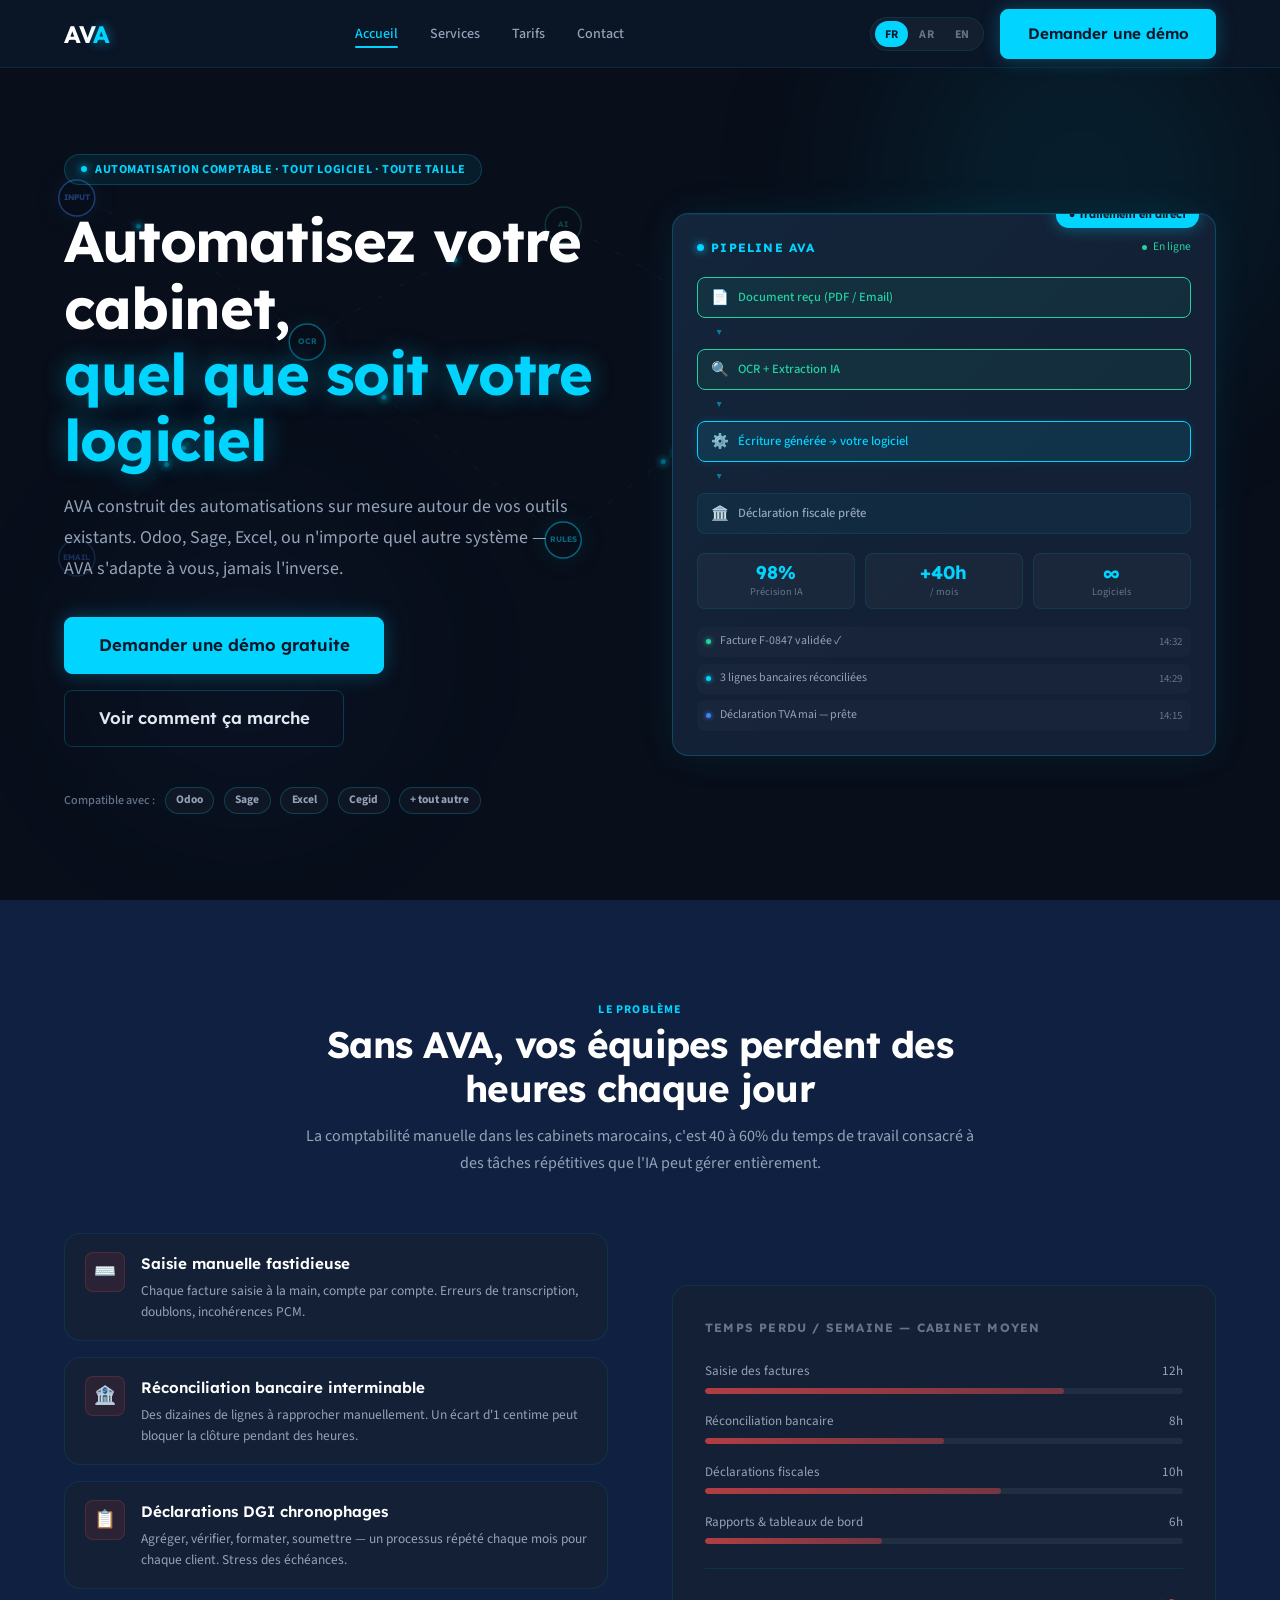
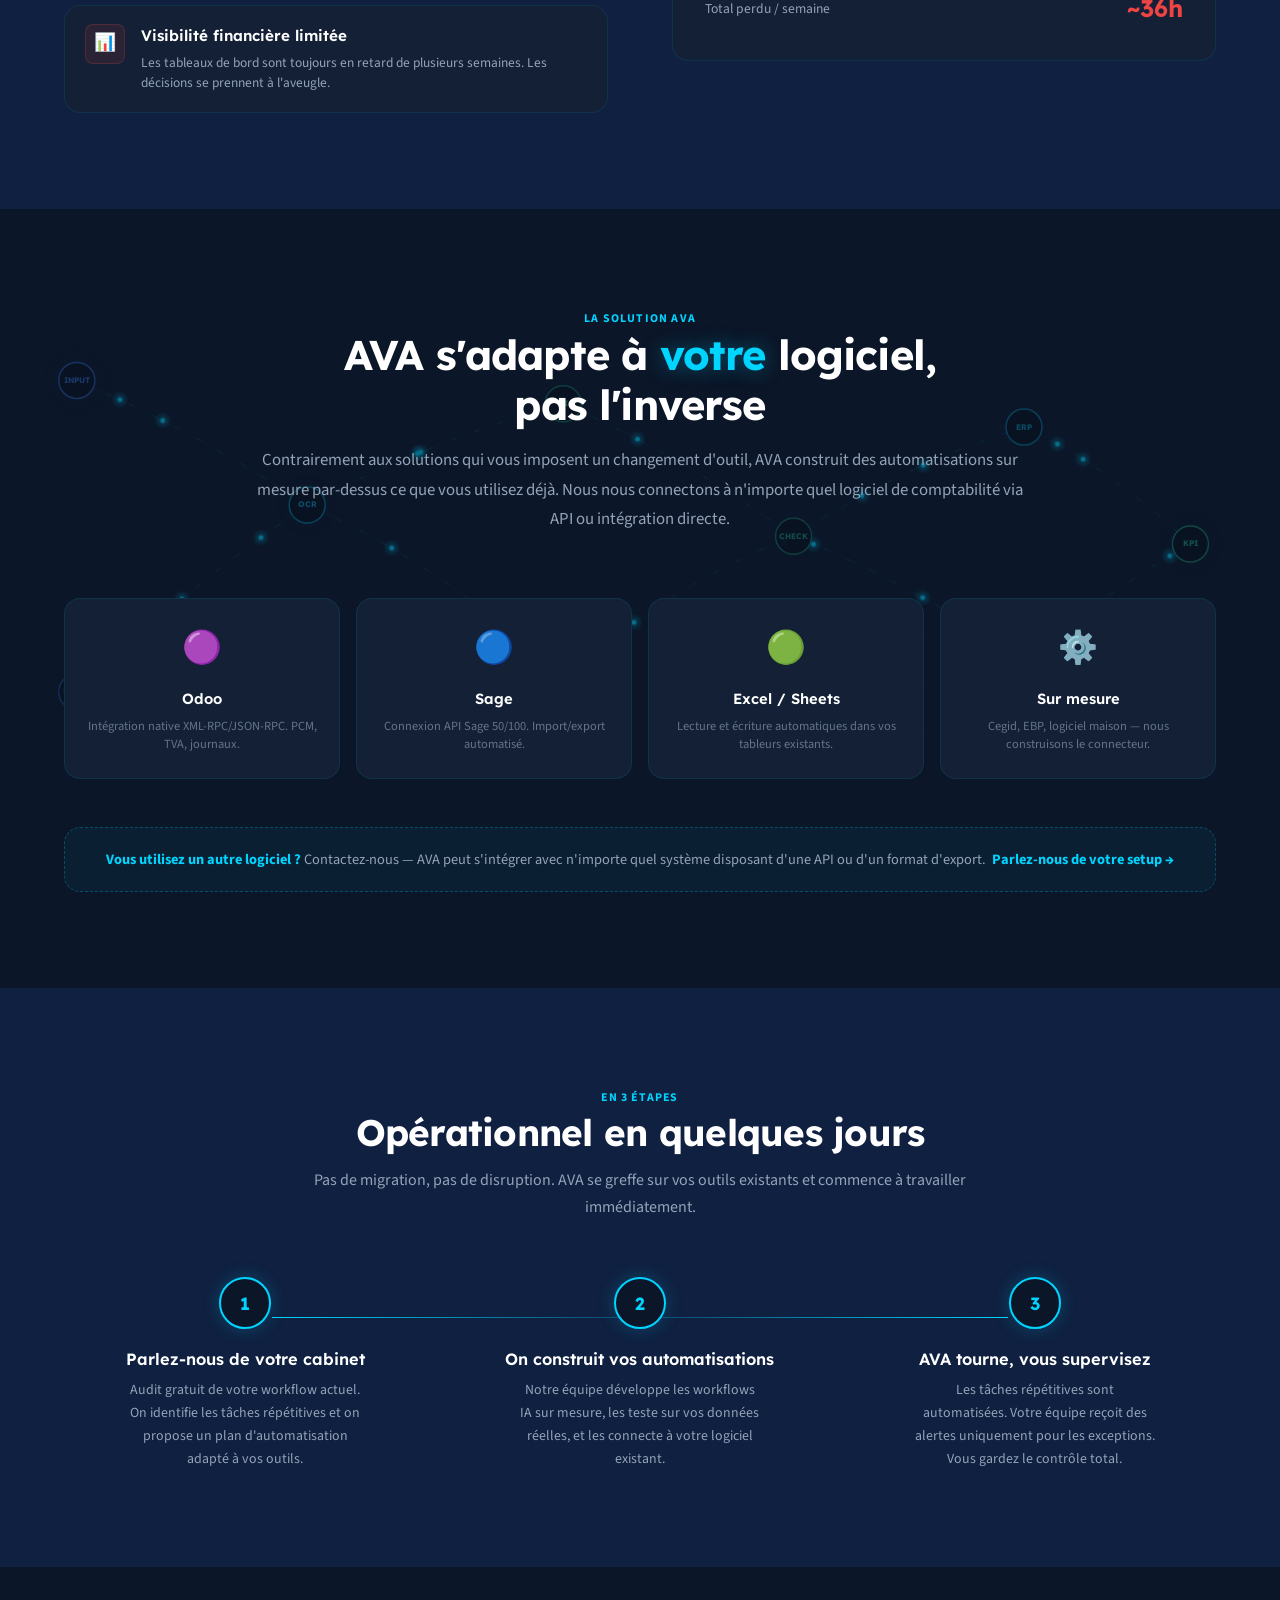
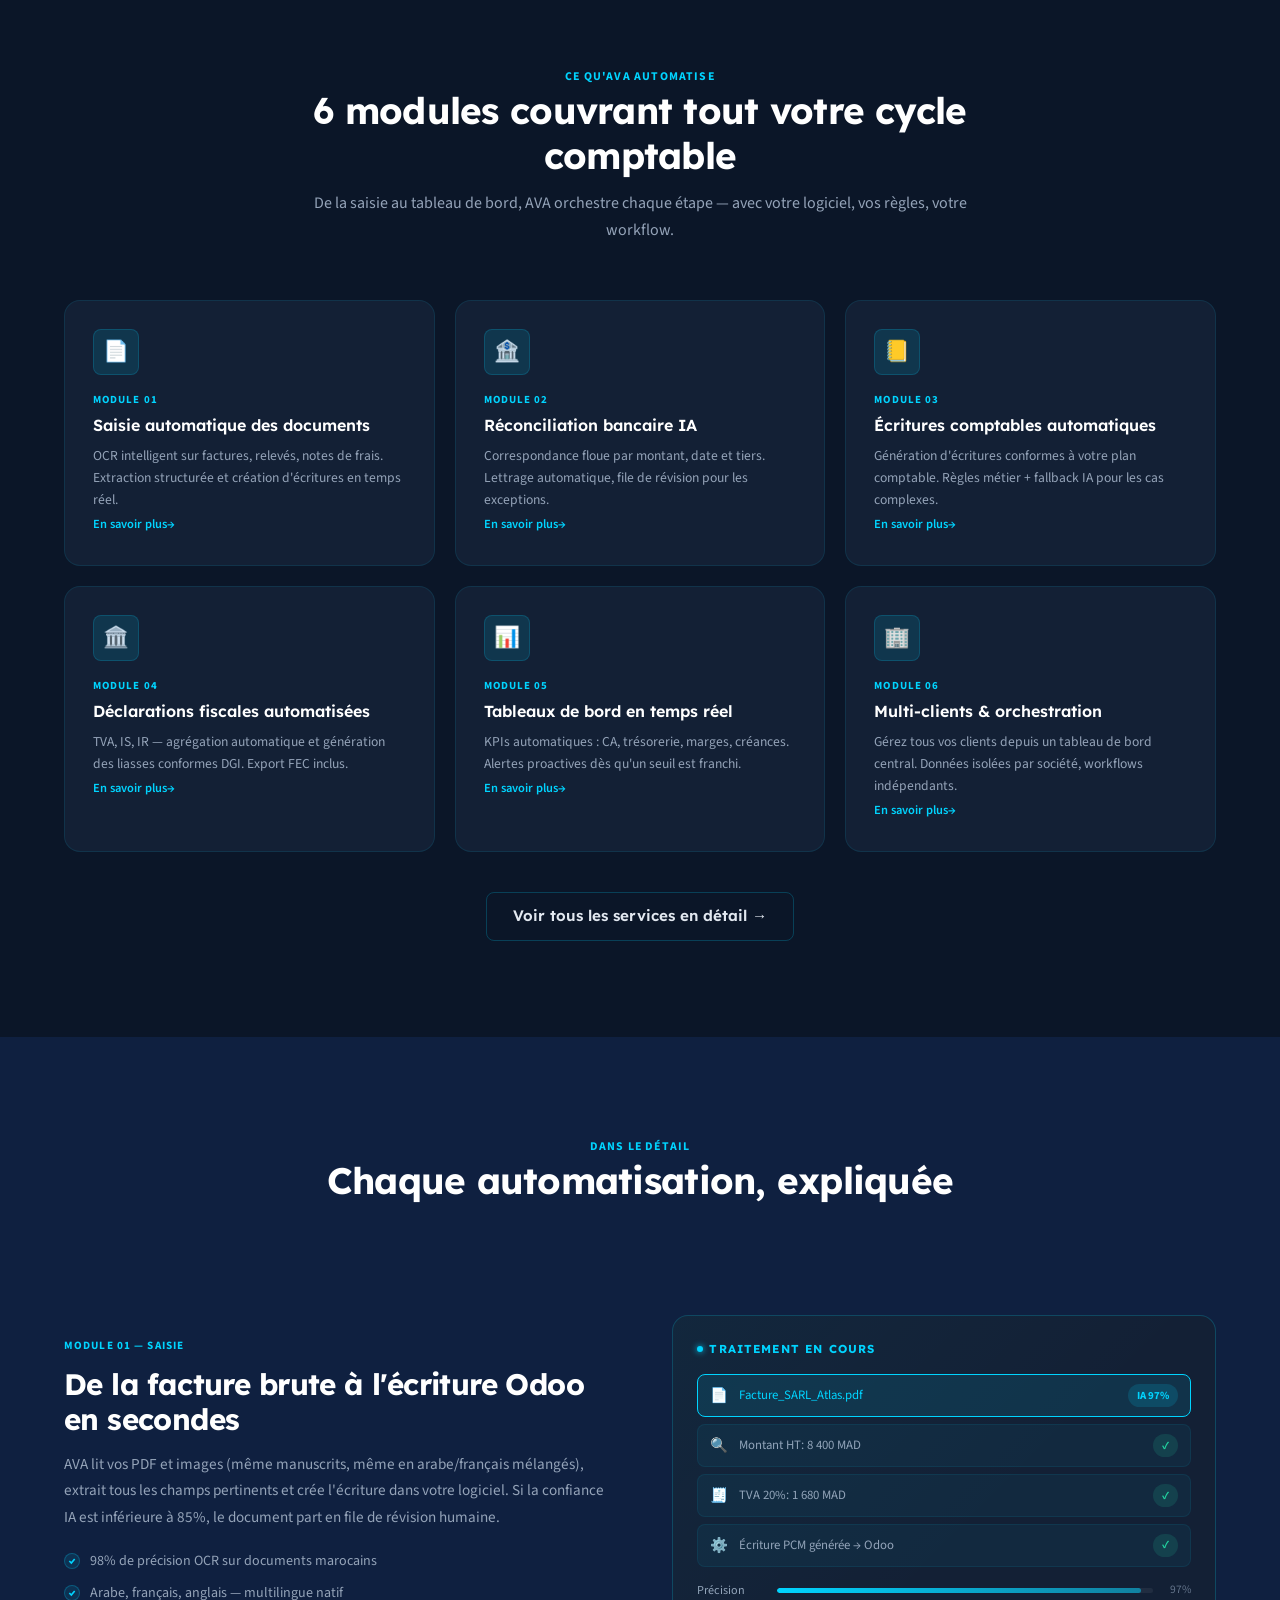
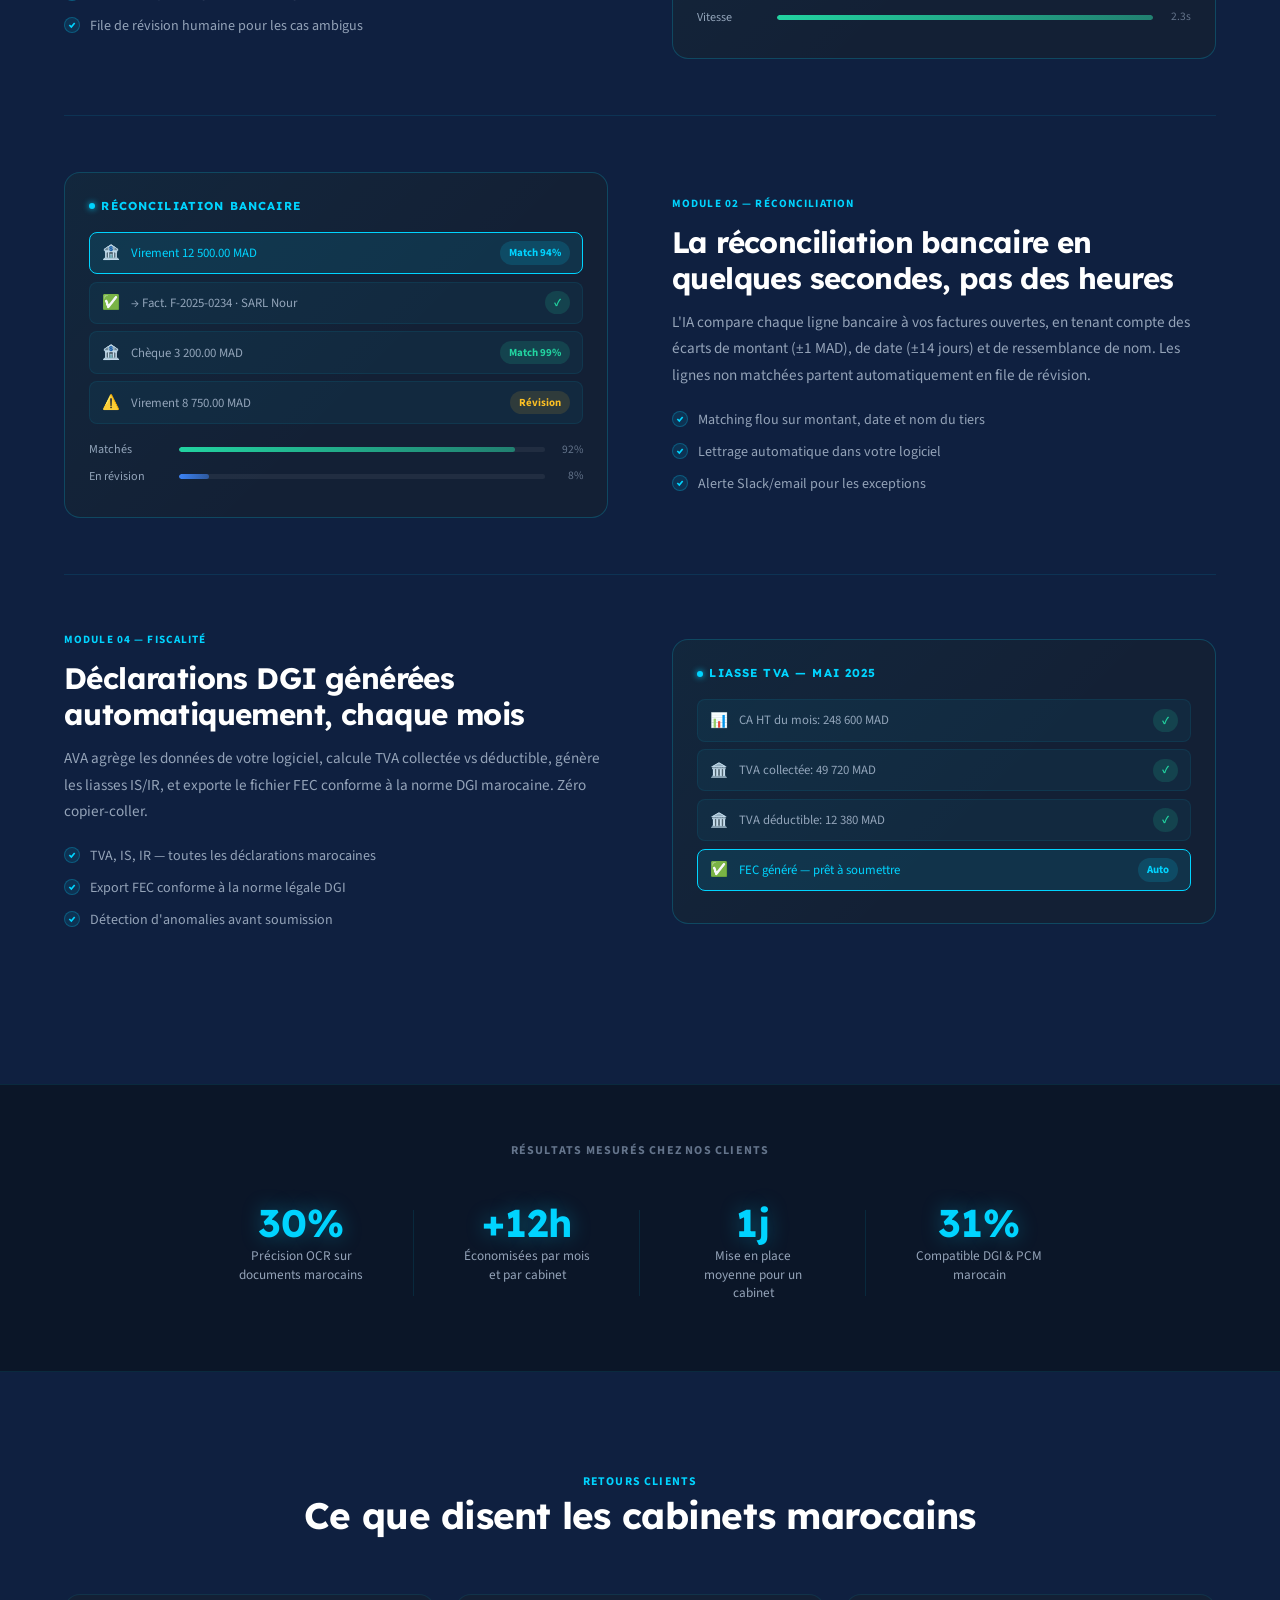
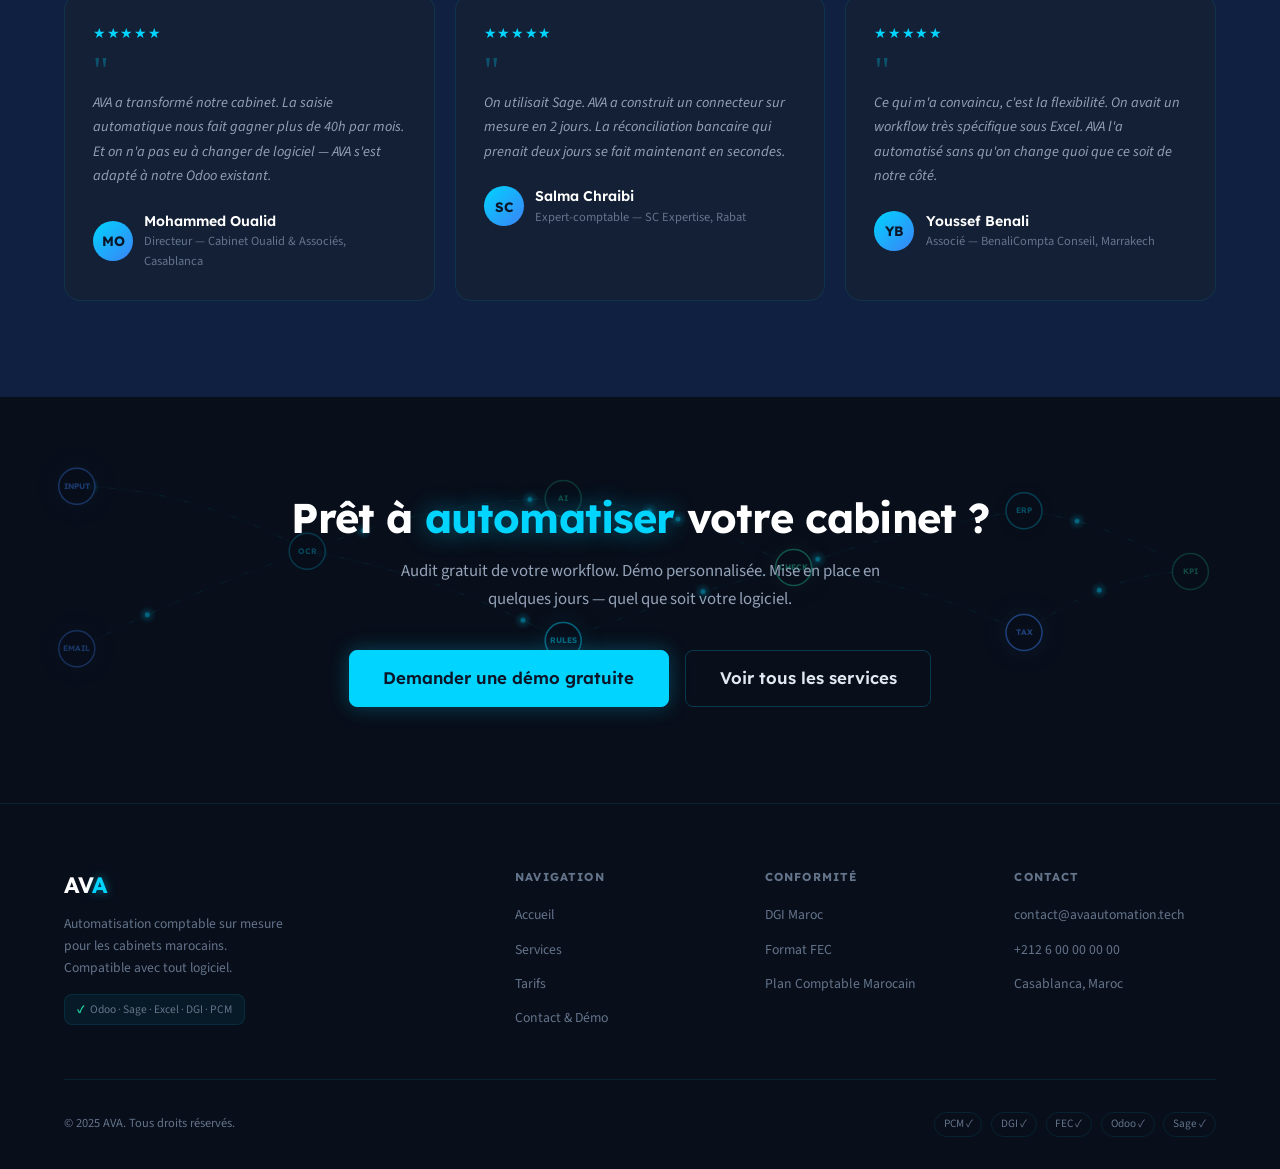
==== commit 76572c40: "Initial AVA website" ====
--- a/index.html
+++ b/index.html
@@ -50,10 +50,10 @@
   /* Pipeline widget */
   .pipeline-card {
     background: var(--surface); border:1px solid var(--border2); border-radius:var(--r2);
-    padding:1.5rem; padding-top:2.75rem; position:relative; overflow:hidden;
+    padding:1.5rem; position:relative; overflow:hidden;
     box-shadow:0 0 40px rgba(0,212,255,.08), inset 0 1px 0 rgba(0,212,255,.06);
   }
-  .pipeline-card::before { content:''; position:absolute; inset:0; border-radius:var(--r2); background:linear-gradient(135deg,rgba(0,212,255,.03) 0%,transparent 60%); pointer-events:none; overflow:hidden; }
+  .pipeline-card::before { content:''; position:absolute; inset:0; background:linear-gradient(135deg,rgba(0,212,255,.03) 0%,transparent 60%); pointer-events:none; }
   .pc-header { display:flex; align-items:center; justify-content:space-between; margin-bottom:1.25rem; }
   .pc-title { font-family:var(--font-h); font-size:.75rem; font-weight:700; color:var(--cyan); text-transform:uppercase; letter-spacing:.1em; display:flex; align-items:center; gap:.45rem; }
   .pc-dot { width:7px; height:7px; background:var(--cyan); border-radius:50%; box-shadow:0 0 8px var(--cyan); animation:pdot 2s infinite; }
@@ -79,7 +79,7 @@
   .pf-dot.g { background:var(--green); box-shadow:0 0 5px var(--green); }
   .pf-dot.b { background:var(--blue); box-shadow:0 0 5px var(--blue); }
   .pf-ts { margin-left:auto; color:var(--fg3); font-size:.68rem; flex-shrink:0; }
-  .float-badge { position:absolute; top:10px; right:16px; background:var(--cyan); color:#0B1628; font-family:var(--font-h); font-size:.68rem; font-weight:700; padding:.28rem .8rem; border-radius:2rem; box-shadow:0 0 16px rgba(0,212,255,.4); white-space:nowrap; }
+  .float-badge { position:absolute; top:-12px; right:16px; background:var(--cyan); color:#0B1628; font-family:var(--font-h); font-size:.68rem; font-weight:700; padding:.28rem .8rem; border-radius:2rem; box-shadow:0 0 16px rgba(0,212,255,.4); white-space:nowrap; }
 
   /* PROBLEM */
   #problem { padding:6rem 0; background:var(--bg2); }
--- a/shared.css
+++ b/shared.css
@@ -0,0 +1,223 @@
+/* ═══════════════════════════════════════════════
+   AVA — Shared Design System
+   Midnight blue #0B1628 + Electric cyan #00D4FF
+═══════════════════════════════════════════════ */
+
+/* ── TOKENS ─────────────────────────────────── */
+:root {
+  --bg:        #0B1628;
+  --bg2:       #0F2040;
+  --bg3:       #080e1a;
+  --surface:   #132035;
+  --surface2:  #1a2d4a;
+  --cyan:      #00D4FF;
+  --cyan-dim:  rgba(0,212,255,0.12);
+  --cyan-glow: rgba(0,212,255,0.30);
+  --blue:      #3B82F6;
+  --blue-dim:  rgba(59,130,246,0.14);
+  --green:     #22D3A0;
+  --border:    rgba(0,212,255,0.10);
+  --border2:   rgba(0,212,255,0.22);
+  --fg:        #E2E8F0;
+  --fg2:       #94A3B8;
+  --fg3:       #64748B;
+  --white:     #FFFFFF;
+  --font-h:    'Lexend', sans-serif;
+  --font-b:    'Source Sans 3', sans-serif;
+  --font-ar:   'Noto Naskh Arabic', serif;
+  --r:         0.5rem;
+  --r2:        1rem;
+  --nav-h:     68px;
+  --max-w:     1200px;
+}
+
+/* ── RESET ──────────────────────────────────── */
+*, *::before, *::after { box-sizing: border-box; margin: 0; padding: 0; }
+html { scroll-behavior: smooth; font-size: 16px; }
+body {
+  font-family: var(--font-b);
+  background: var(--bg);
+  color: var(--fg);
+  line-height: 1.6;
+  -webkit-font-smoothing: antialiased;
+  overflow-x: hidden;
+}
+html[lang="ar"] body,
+html[lang="ar"] h1, html[lang="ar"] h2, html[lang="ar"] h3,
+html[lang="ar"] p, html[lang="ar"] a, html[lang="ar"] button, html[lang="ar"] span, html[lang="ar"] li {
+  font-family: var(--font-ar);
+}
+h1,h2,h3,h4 { font-family: var(--font-h); line-height: 1.2; color: var(--white); }
+html[lang="ar"] h1, html[lang="ar"] h2, html[lang="ar"] h3, html[lang="ar"] h4 { font-family: var(--font-ar); letter-spacing: 0; }
+a { color: inherit; text-decoration: none; }
+ul, ol { list-style: none; }
+img { max-width: 100%; display: block; }
+.container { max-width: var(--max-w); margin: 0 auto; padding: 0 1.5rem; }
+section, div[id] { scroll-margin-top: var(--nav-h); }
+:focus-visible { outline: 2px solid var(--cyan); outline-offset: 3px; }
+
+/* ── LANG ───────────────────────────────────── */
+.lang-fr, .lang-ar, .lang-en,
+span.lang-fr, span.lang-ar, span.lang-en { display: none; }
+body.lang-active-fr .lang-fr { display: revert; }
+body.lang-active-ar .lang-ar { display: revert; }
+body.lang-active-en .lang-en { display: revert; }
+body.lang-active-fr span.lang-fr,
+body.lang-active-ar span.lang-ar,
+body.lang-active-en span.lang-en { display: inline; }
+
+/* ── REVEAL ─────────────────────────────────── */
+.reveal { opacity: 0; transform: translateY(22px); transition: opacity .6s ease, transform .6s ease; }
+.reveal.in { opacity: 1; transform: none; }
+.d1{transition-delay:.08s} .d2{transition-delay:.16s} .d3{transition-delay:.24s}
+.d4{transition-delay:.32s} .d5{transition-delay:.40s} .d6{transition-delay:.48s}
+
+/* ── BUTTONS ────────────────────────────────── */
+.btn {
+  display: inline-flex; align-items: center; gap: .5rem;
+  font-family: var(--font-h); font-weight: 600; font-size: .95rem;
+  padding: .72rem 1.65rem; border-radius: var(--r);
+  border: 1.5px solid transparent; cursor: pointer;
+  transition: all .2s ease; white-space: nowrap; text-align: center;
+}
+.btn:hover { transform: translateY(-2px); }
+.btn-cyan {
+  background: var(--cyan); color: #0B1628; border-color: var(--cyan);
+  box-shadow: 0 0 20px rgba(0,212,255,.28);
+}
+.btn-cyan:hover { background: #22daff; box-shadow: 0 0 32px rgba(0,212,255,.5); }
+.btn-ghost {
+  background: transparent; color: var(--fg); border-color: var(--border2);
+}
+.btn-ghost:hover { border-color: var(--cyan); color: var(--cyan); background: var(--cyan-dim); }
+.btn-blue {
+  background: var(--blue); color: #fff; border-color: var(--blue);
+}
+.btn-blue:hover { background: #5a98ff; box-shadow: 0 0 20px rgba(59,130,246,.4); }
+.btn-lg { font-size: 1.05rem; padding: .88rem 2.1rem; }
+.btn-sm { font-size: .82rem; padding: .5rem 1.1rem; }
+
+/* ── SECTION HEADER ─────────────────────────── */
+.sec-hdr { text-align: center; max-width: 680px; margin: 0 auto 3.5rem; }
+.sec-tag {
+  display: inline-block; font-size: .74rem; font-weight: 700;
+  color: var(--cyan); text-transform: uppercase; letter-spacing: .1em; margin-bottom: .7rem;
+}
+.sec-title {
+  font-family: var(--font-h); font-size: clamp(1.5rem,3vw,2.3rem); font-weight: 700;
+  color: var(--white); margin-bottom: .8rem; letter-spacing: -.02em;
+}
+.sec-desc { font-size: 1rem; color: var(--fg2); line-height: 1.7; }
+
+/* ── NAVBAR ─────────────────────────────────── */
+#navbar {
+  position: fixed; top: 0; left: 0; right: 0; z-index: 1000;
+  height: var(--nav-h);
+  background: rgba(11,22,40,.92);
+  backdrop-filter: blur(16px); -webkit-backdrop-filter: blur(16px);
+  border-bottom: 1px solid var(--border);
+  transition: border-color .3s, box-shadow .3s;
+}
+#navbar.scrolled { border-color: var(--border2); box-shadow: 0 4px 24px rgba(0,0,0,.4); }
+.nav-inner { display: flex; align-items: center; justify-content: space-between; height: var(--nav-h); }
+.nav-logo { font-family: var(--font-h); font-weight: 700; font-size: 1.5rem; color: var(--white); letter-spacing: -.02em; }
+.nav-logo span { color: var(--cyan); text-shadow: 0 0 12px rgba(0,212,255,.6); }
+.nav-links { display: flex; align-items: center; gap: 2rem; }
+.nav-links a { font-size: .88rem; font-weight: 500; color: var(--fg2); transition: color .2s; position: relative; padding-bottom: 2px; }
+.nav-links a:hover, .nav-links a.active { color: var(--cyan); }
+.nav-links a.active::after { content: ''; position: absolute; bottom: -2px; left: 0; right: 0; height: 2px; background: var(--cyan); border-radius: 2px; }
+.nav-right { display: flex; align-items: center; gap: 1rem; }
+
+.lang-switcher {
+  display: flex; align-items: center; gap: .1rem;
+  background: rgba(255,255,255,.04); border: 1px solid var(--border);
+  border-radius: 2rem; padding: .2rem .25rem;
+}
+.lang-btn {
+  font-family: var(--font-b); font-size: .74rem; font-weight: 700;
+  color: var(--fg3); background: none; border: none; cursor: pointer;
+  padding: .26rem .6rem; border-radius: 1.5rem;
+  transition: background .2s, color .2s; letter-spacing: .03em;
+}
+.lang-btn:hover { color: var(--fg); }
+.lang-btn.active { background: var(--cyan); color: #0B1628; }
+
+.nav-hamburger {
+  display: none; flex-direction: column; justify-content: center; gap: 5px;
+  background: none; border: none; cursor: pointer; padding: .5rem;
+}
+.nav-hamburger span { display: block; width: 22px; height: 2px; background: var(--fg2); border-radius: 2px; transition: transform .3s, opacity .3s; }
+.nav-hamburger.open span:nth-child(1) { transform: translateY(7px) rotate(45deg); }
+.nav-hamburger.open span:nth-child(2) { opacity: 0; }
+.nav-hamburger.open span:nth-child(3) { transform: translateY(-7px) rotate(-45deg); }
+.nav-mobile {
+  display: none; position: absolute; top: var(--nav-h); left: 0; right: 0;
+  background: var(--bg2); border-top: 1px solid var(--border);
+  padding: 1.5rem; flex-direction: column; gap: 1rem;
+}
+.nav-mobile.open { display: flex; }
+.nav-mobile a { color: var(--fg2); font-size: 1rem; padding: .5rem 0; border-bottom: 1px solid var(--border); }
+.nav-mobile a:last-of-type { border-bottom: none; }
+.nav-mobile .btn, .nav-mobile .lang-switcher { align-self: flex-start; margin-top: .5rem; }
+
+/* ── FOOTER ─────────────────────────────────── */
+#footer { background: var(--bg3); padding: 4rem 0 2rem; border-top: 1px solid var(--border); }
+.footer-grid { display: grid; grid-template-columns: 2fr 1fr 1fr 1fr; gap: 3rem; padding-bottom: 3rem; border-bottom: 1px solid var(--border); margin-bottom: 2rem; }
+.footer-logo { font-family: var(--font-h); font-weight: 700; font-size: 1.4rem; color: var(--white); margin-bottom: .6rem; }
+.footer-logo span { color: var(--cyan); text-shadow: 0 0 10px rgba(0,212,255,.5); }
+.footer-tagline { font-size: .85rem; color: var(--fg3); line-height: 1.6; max-width: 220px; }
+.footer-badge {
+  display: inline-flex; align-items: center; gap: .4rem;
+  margin-top: 1rem; background: rgba(0,212,255,.06);
+  border: 1px solid var(--border); border-radius: var(--r);
+  padding: .32rem .75rem; font-size: .72rem; color: var(--fg3);
+}
+.footer-badge span { color: var(--green); font-weight: 700; }
+.footer-col-title { font-family: var(--font-h); font-size: .72rem; font-weight: 700; text-transform: uppercase; letter-spacing: .1em; color: var(--fg3); margin-bottom: 1rem; }
+.footer-links { display: flex; flex-direction: column; gap: .55rem; }
+.footer-links a { font-size: .86rem; color: var(--fg3); transition: color .2s; }
+.footer-links a:hover { color: var(--cyan); }
+.footer-bottom { display: flex; align-items: center; justify-content: space-between; flex-wrap: wrap; gap: 1rem; }
+.footer-copy { font-size: .78rem; color: var(--fg3); }
+.footer-tags { display: flex; gap: .55rem; flex-wrap: wrap; }
+.f-tag { font-size: .7rem; color: var(--fg3); border: 1px solid var(--border); padding: .15rem .55rem; border-radius: 2rem; }
+
+/* ── WORKFLOW CANVAS ────────────────────────── */
+.wf-canvas-wrap { position: absolute; inset: 0; pointer-events: none; }
+.wf-canvas-wrap canvas { width: 100%; height: 100%; opacity: .45; }
+
+/* ── GLOW BLOBS ─────────────────────────────── */
+.blob { position: absolute; border-radius: 50%; filter: blur(90px); pointer-events: none; }
+.blob-cyan { background: radial-gradient(circle, rgba(0,212,255,.14) 0%, transparent 70%); animation: blob-drift 10s ease-in-out infinite alternate; }
+.blob-blue { background: radial-gradient(circle, rgba(59,130,246,.10) 0%, transparent 70%); animation: blob-drift 13s ease-in-out infinite alternate-reverse; }
+@keyframes blob-drift {
+  from { transform: translate(0,0) scale(1); }
+  to   { transform: translate(28px,-18px) scale(1.08); }
+}
+
+/* ── CARDS / CHIPS ──────────────────────────── */
+.chip {
+  display: inline-flex; align-items: center; gap: .35rem;
+  font-size: .72rem; font-weight: 600; color: var(--cyan);
+  background: rgba(0,212,255,.08); border: 1px solid rgba(0,212,255,.18);
+  padding: .25rem .65rem; border-radius: 2rem;
+}
+.chip::before { content: '●'; font-size: .45rem; }
+.chip-blue { color: var(--blue); background: rgba(59,130,246,.08); border-color: rgba(59,130,246,.18); }
+.chip-blue::before { content: '●'; color: var(--blue); }
+.chip-green { color: var(--green); background: rgba(34,211,160,.08); border-color: rgba(34,211,160,.18); }
+.chip-green::before { content: '●'; color: var(--green); }
+
+/* ── RESPONSIVE ─────────────────────────────── */
+@media (max-width: 768px) {
+  :root { --nav-h: 62px; }
+  .nav-links, .nav-right .btn { display: none; }
+  .nav-hamburger { display: flex; }
+  .footer-grid { grid-template-columns: 1fr 1fr; gap: 2rem; }
+  .footer-bottom { flex-direction: column; align-items: flex-start; }
+}
+@media (max-width: 480px) {
+  .footer-grid { grid-template-columns: 1fr; }
+}
+
+html[dir="rtl"] .nav-links a.active::after { right: auto; }
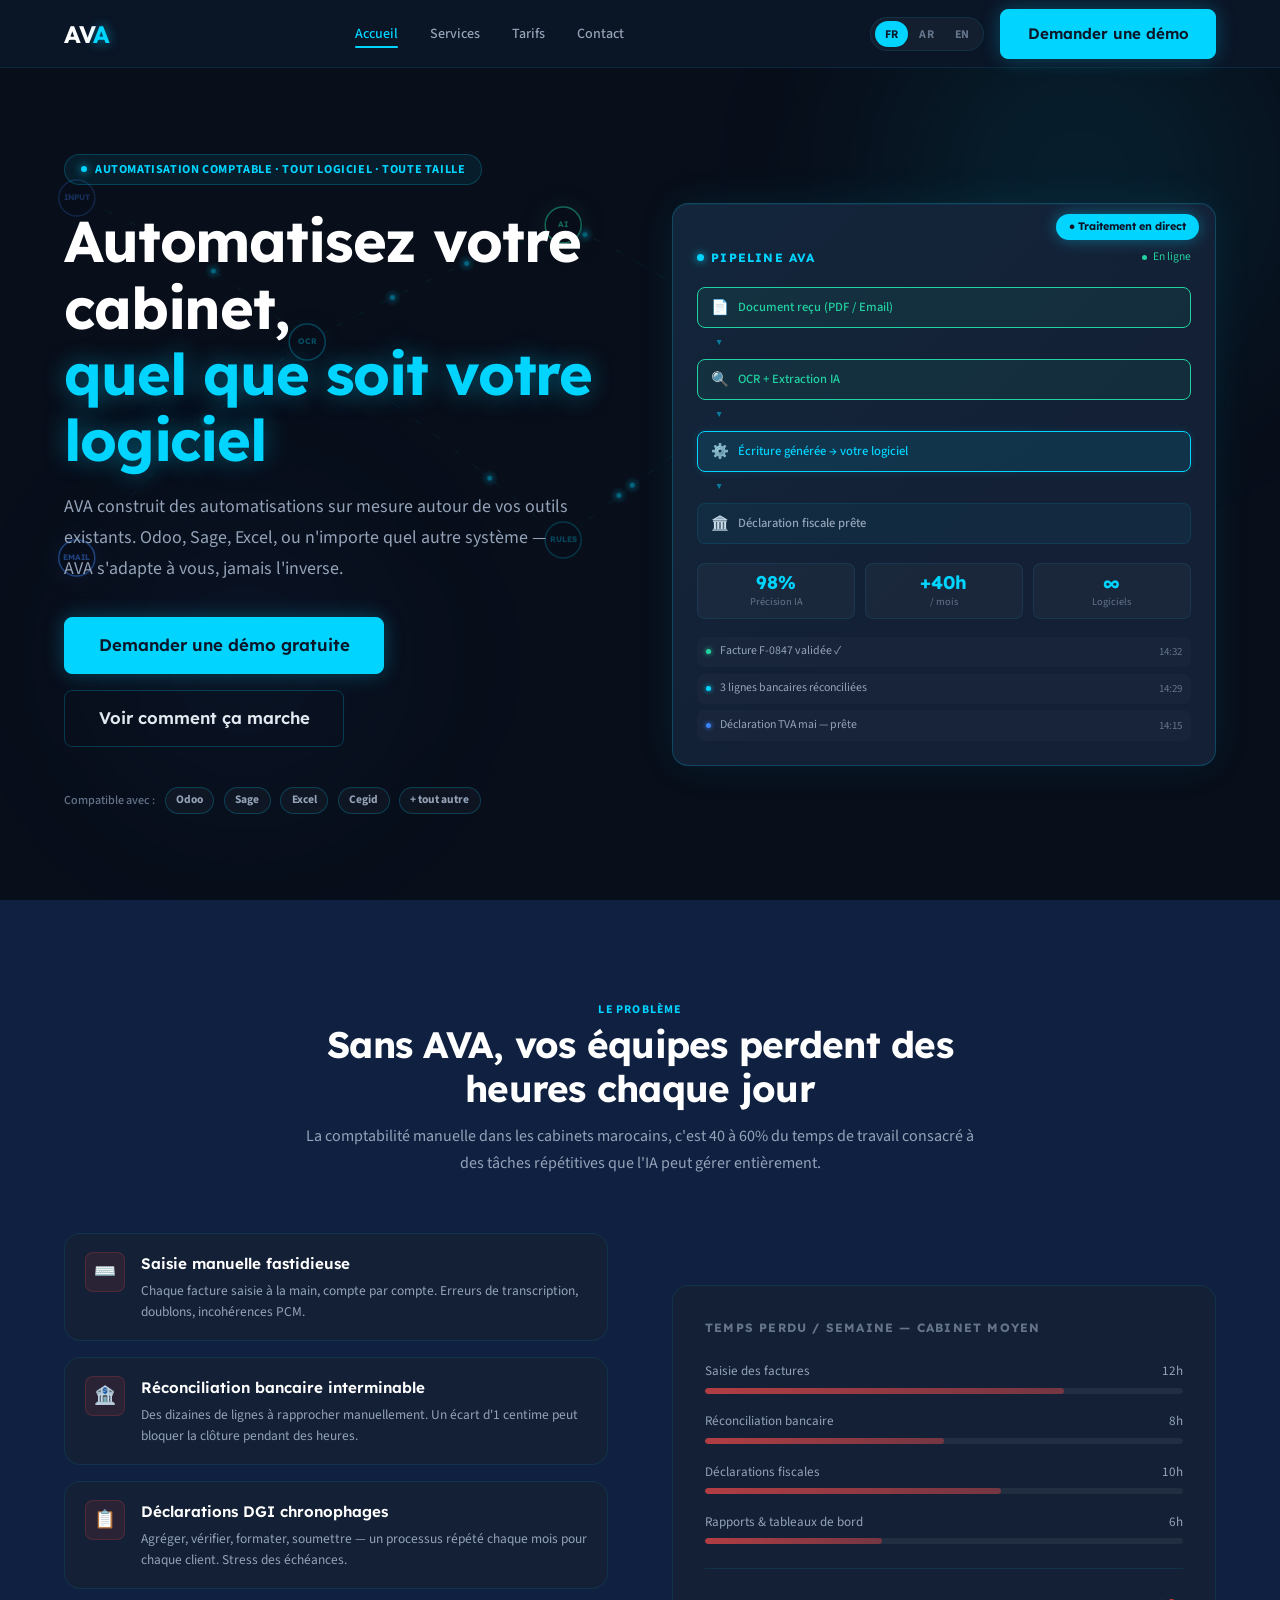
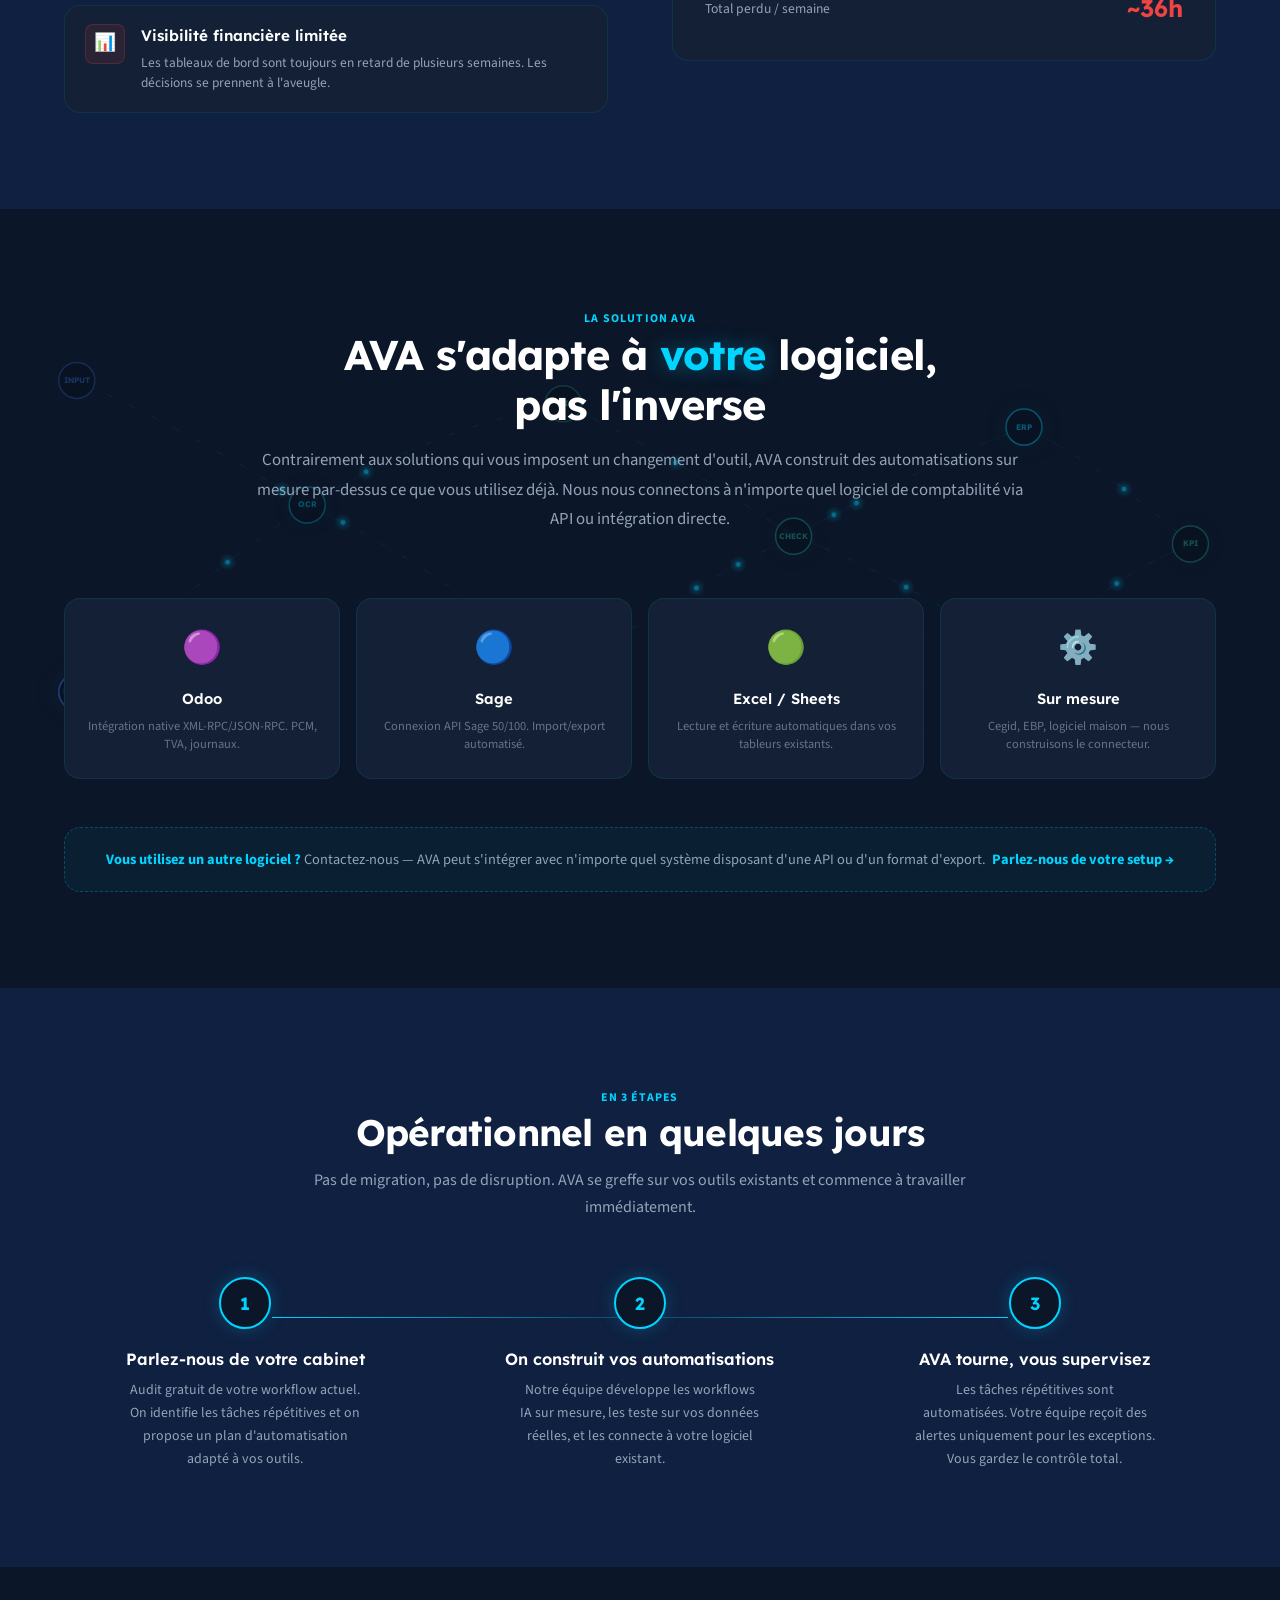
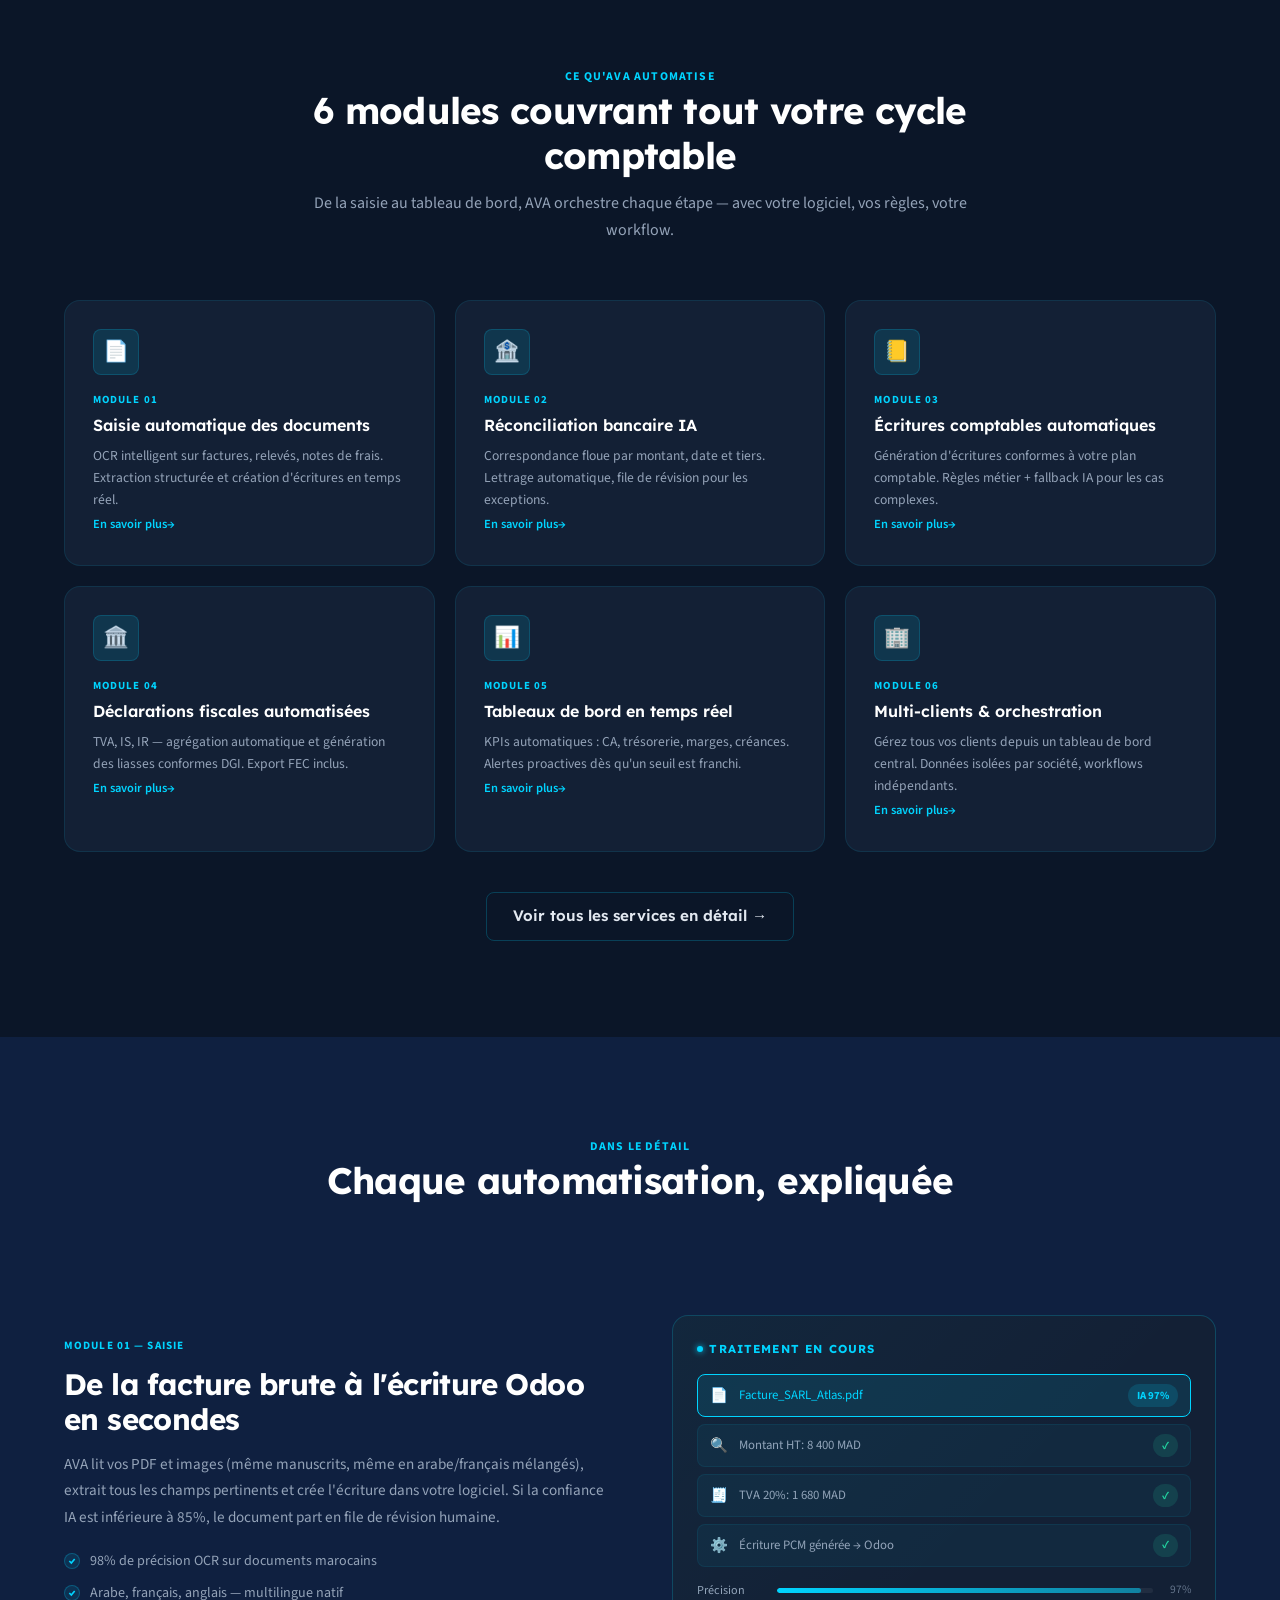
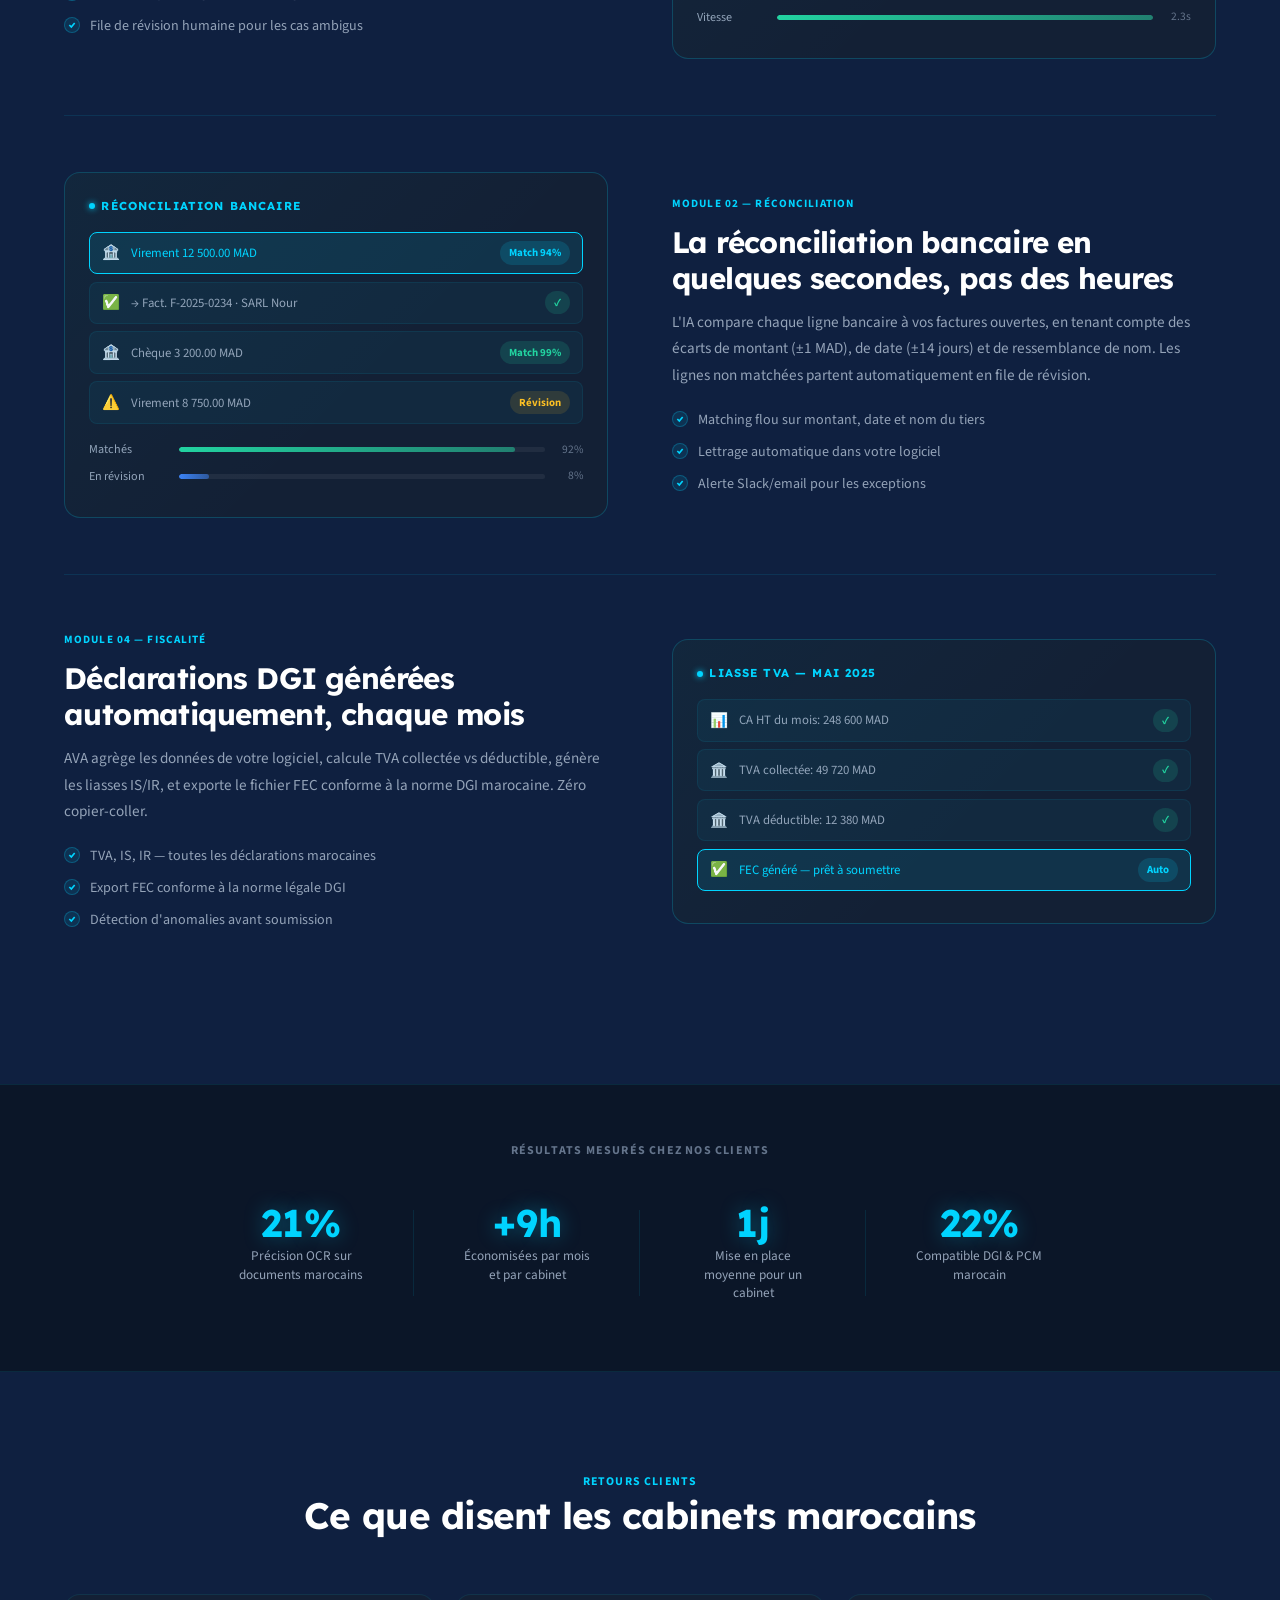
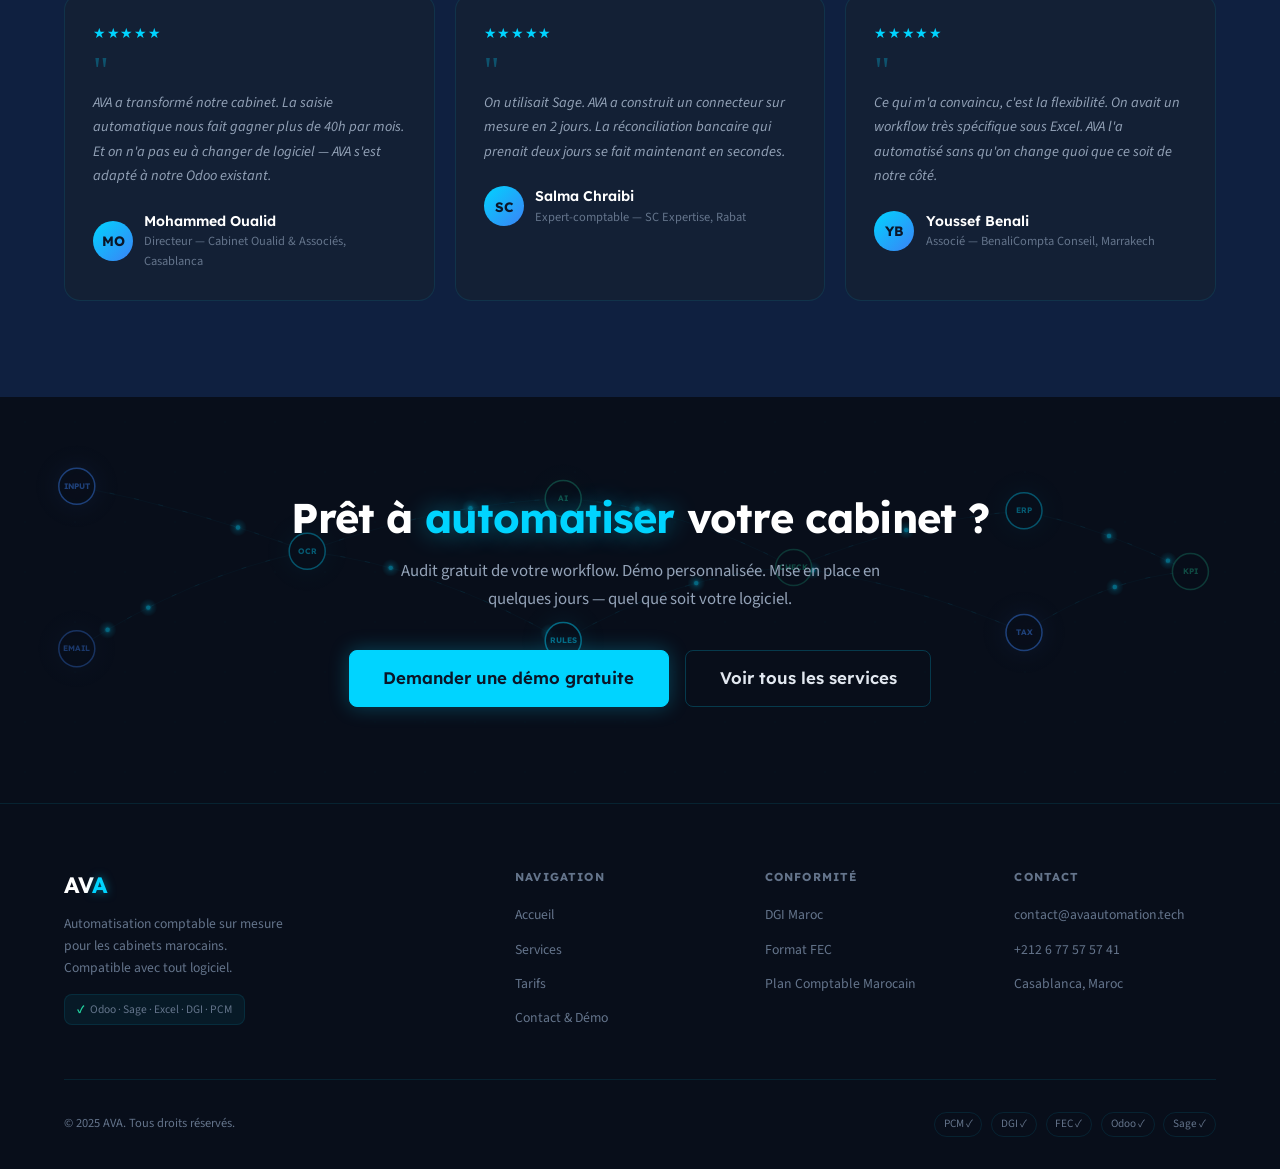
==== commit 908ac7cd: "Add real phone number and Supabase form integration" ====
--- a/index.html
+++ b/index.html
@@ -50,10 +50,10 @@
   /* Pipeline widget */
   .pipeline-card {
     background: var(--surface); border:1px solid var(--border2); border-radius:var(--r2);
-    padding:1.5rem; position:relative; overflow:hidden;
+    padding:1.5rem; padding-top:2.75rem; position:relative; overflow:hidden;
     box-shadow:0 0 40px rgba(0,212,255,.08), inset 0 1px 0 rgba(0,212,255,.06);
   }
-  .pipeline-card::before { content:''; position:absolute; inset:0; background:linear-gradient(135deg,rgba(0,212,255,.03) 0%,transparent 60%); pointer-events:none; }
+  .pipeline-card::before { content:''; position:absolute; inset:0; border-radius:var(--r2); background:linear-gradient(135deg,rgba(0,212,255,.03) 0%,transparent 60%); pointer-events:none; overflow:hidden; }
   .pc-header { display:flex; align-items:center; justify-content:space-between; margin-bottom:1.25rem; }
   .pc-title { font-family:var(--font-h); font-size:.75rem; font-weight:700; color:var(--cyan); text-transform:uppercase; letter-spacing:.1em; display:flex; align-items:center; gap:.45rem; }
   .pc-dot { width:7px; height:7px; background:var(--cyan); border-radius:50%; box-shadow:0 0 8px var(--cyan); animation:pdot 2s infinite; }
@@ -79,7 +79,7 @@
   .pf-dot.g { background:var(--green); box-shadow:0 0 5px var(--green); }
   .pf-dot.b { background:var(--blue); box-shadow:0 0 5px var(--blue); }
   .pf-ts { margin-left:auto; color:var(--fg3); font-size:.68rem; flex-shrink:0; }
-  .float-badge { position:absolute; top:-12px; right:16px; background:var(--cyan); color:#0B1628; font-family:var(--font-h); font-size:.68rem; font-weight:700; padding:.28rem .8rem; border-radius:2rem; box-shadow:0 0 16px rgba(0,212,255,.4); white-space:nowrap; }
+  .float-badge { position:absolute; top:10px; right:16px; background:var(--cyan); color:#0B1628; font-family:var(--font-h); font-size:.68rem; font-weight:700; padding:.28rem .8rem; border-radius:2rem; box-shadow:0 0 16px rgba(0,212,255,.4); white-space:nowrap; }
 
   /* PROBLEM */
   #problem { padding:6rem 0; background:var(--bg2); }
@@ -701,7 +701,7 @@
         <div class="footer-col-title lang-fr">Contact</div><div class="footer-col-title lang-ar">تواصل</div><div class="footer-col-title lang-en">Contact</div>
         <ul class="footer-links">
           <li><a href="mailto:contact@avaautomation.tech">contact@avaautomation.tech</a></li>
-          <li><a href="tel:+212600000000">+212 6 00 00 00 00</a></li>
+          <li><a href="tel:+212677575741">+212 6 77 57 57 41</a></li>
           <li><a href="#"><span class="lang-fr">Casablanca, Maroc</span><span class="lang-ar">الدار البيضاء، المغرب</span><span class="lang-en">Casablanca, Morocco</span></a></li>
         </ul>
       </div>
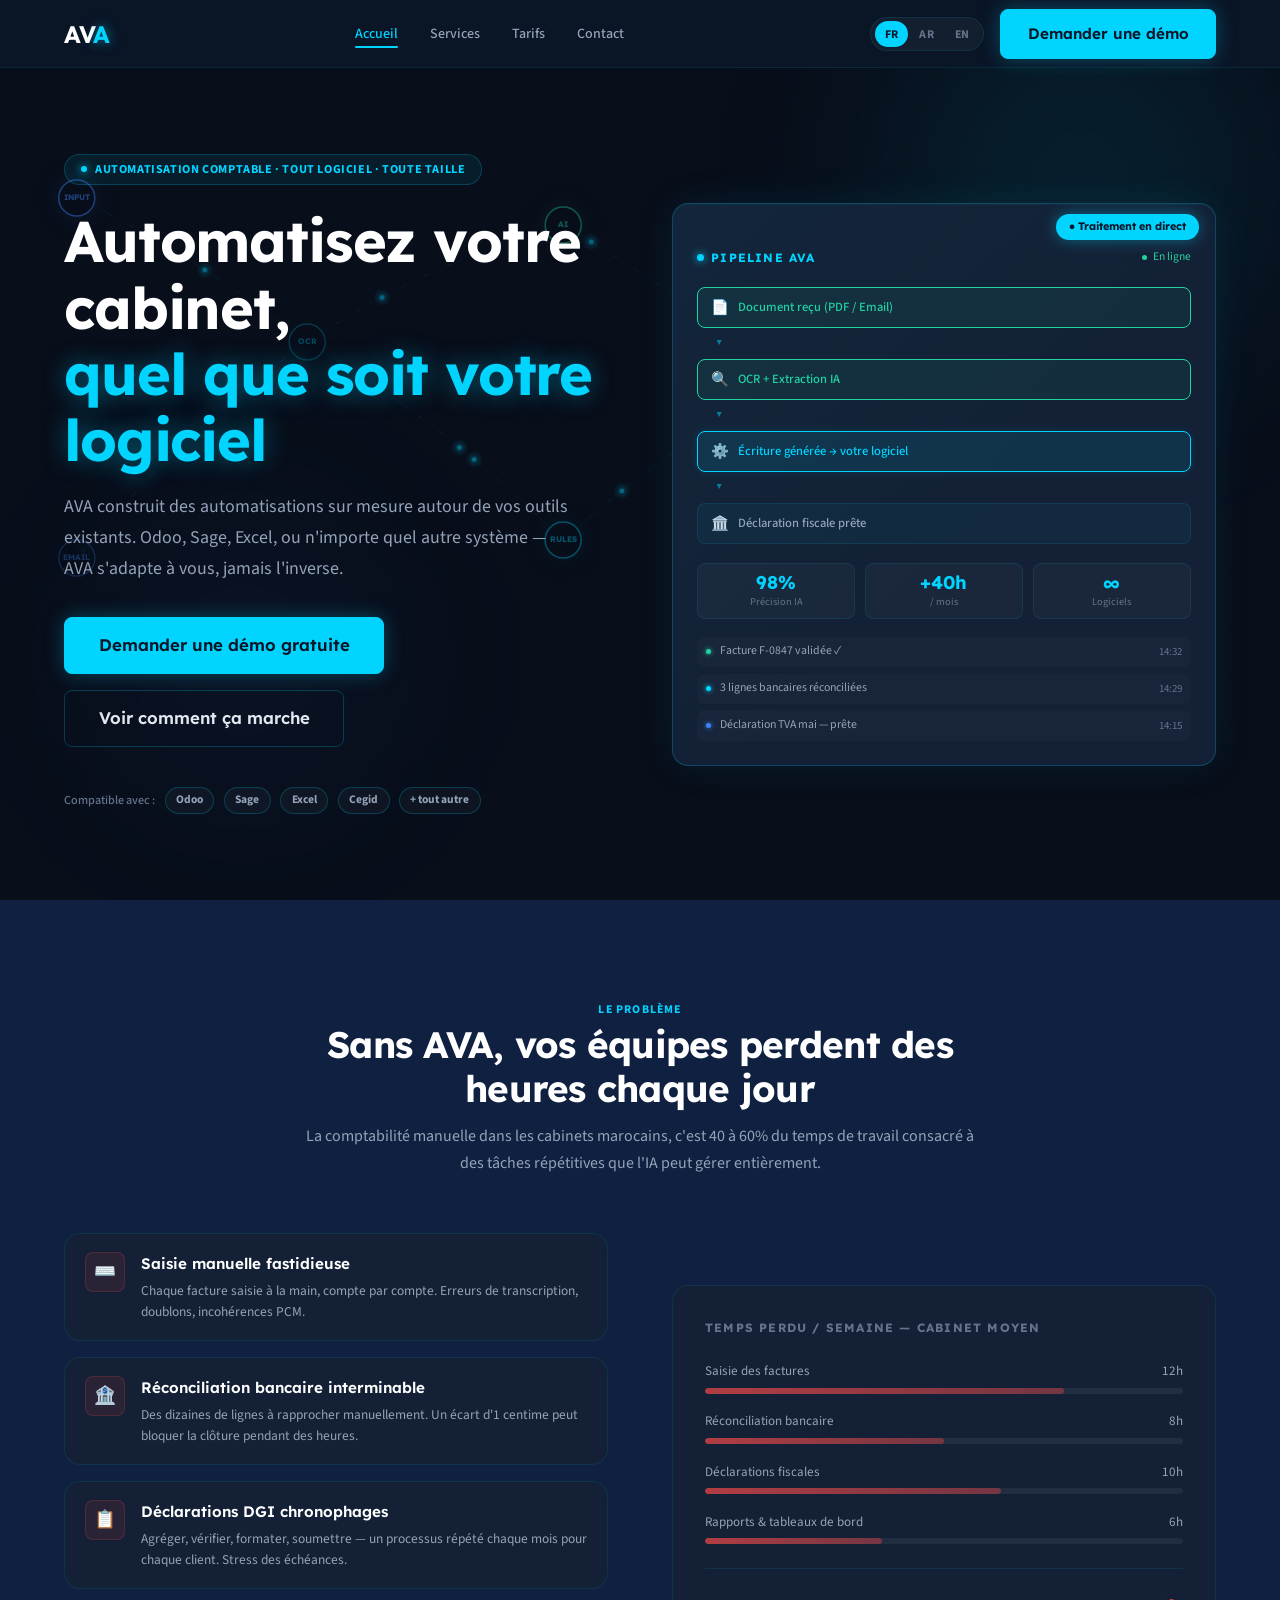
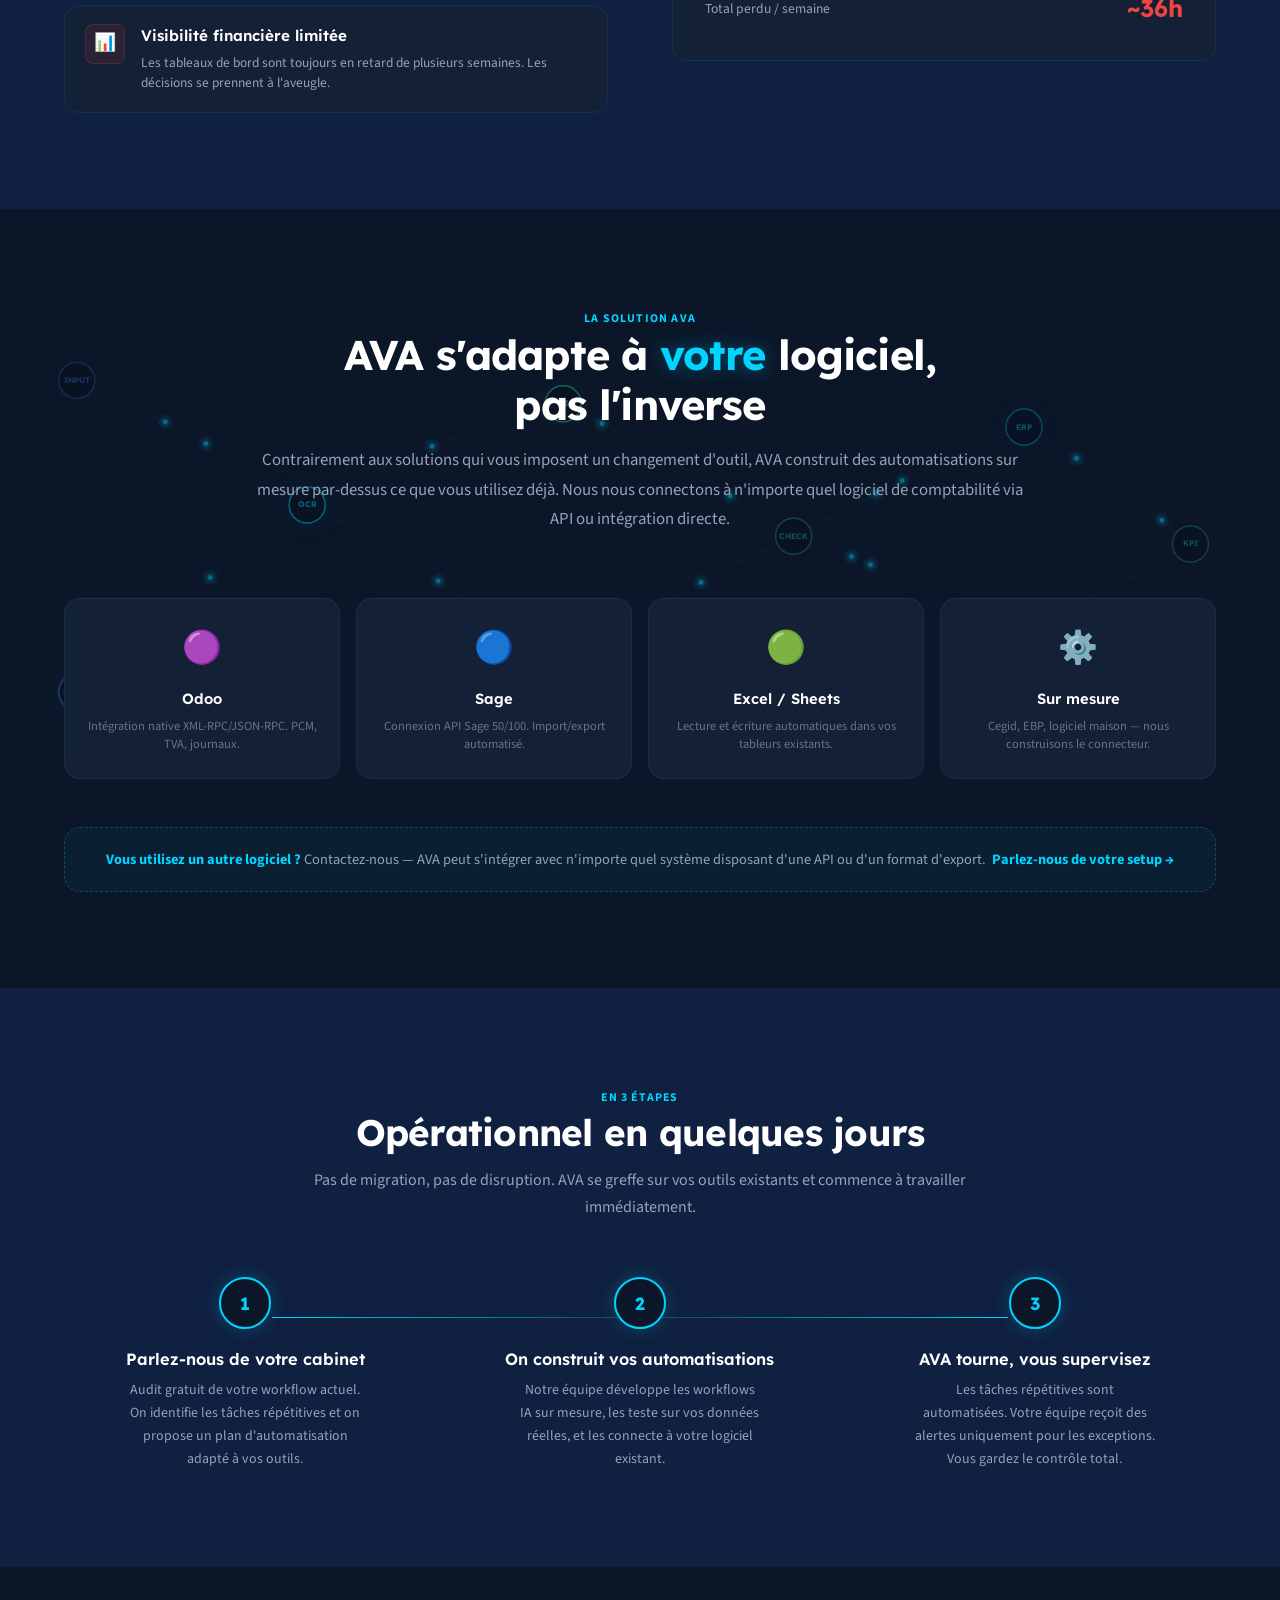
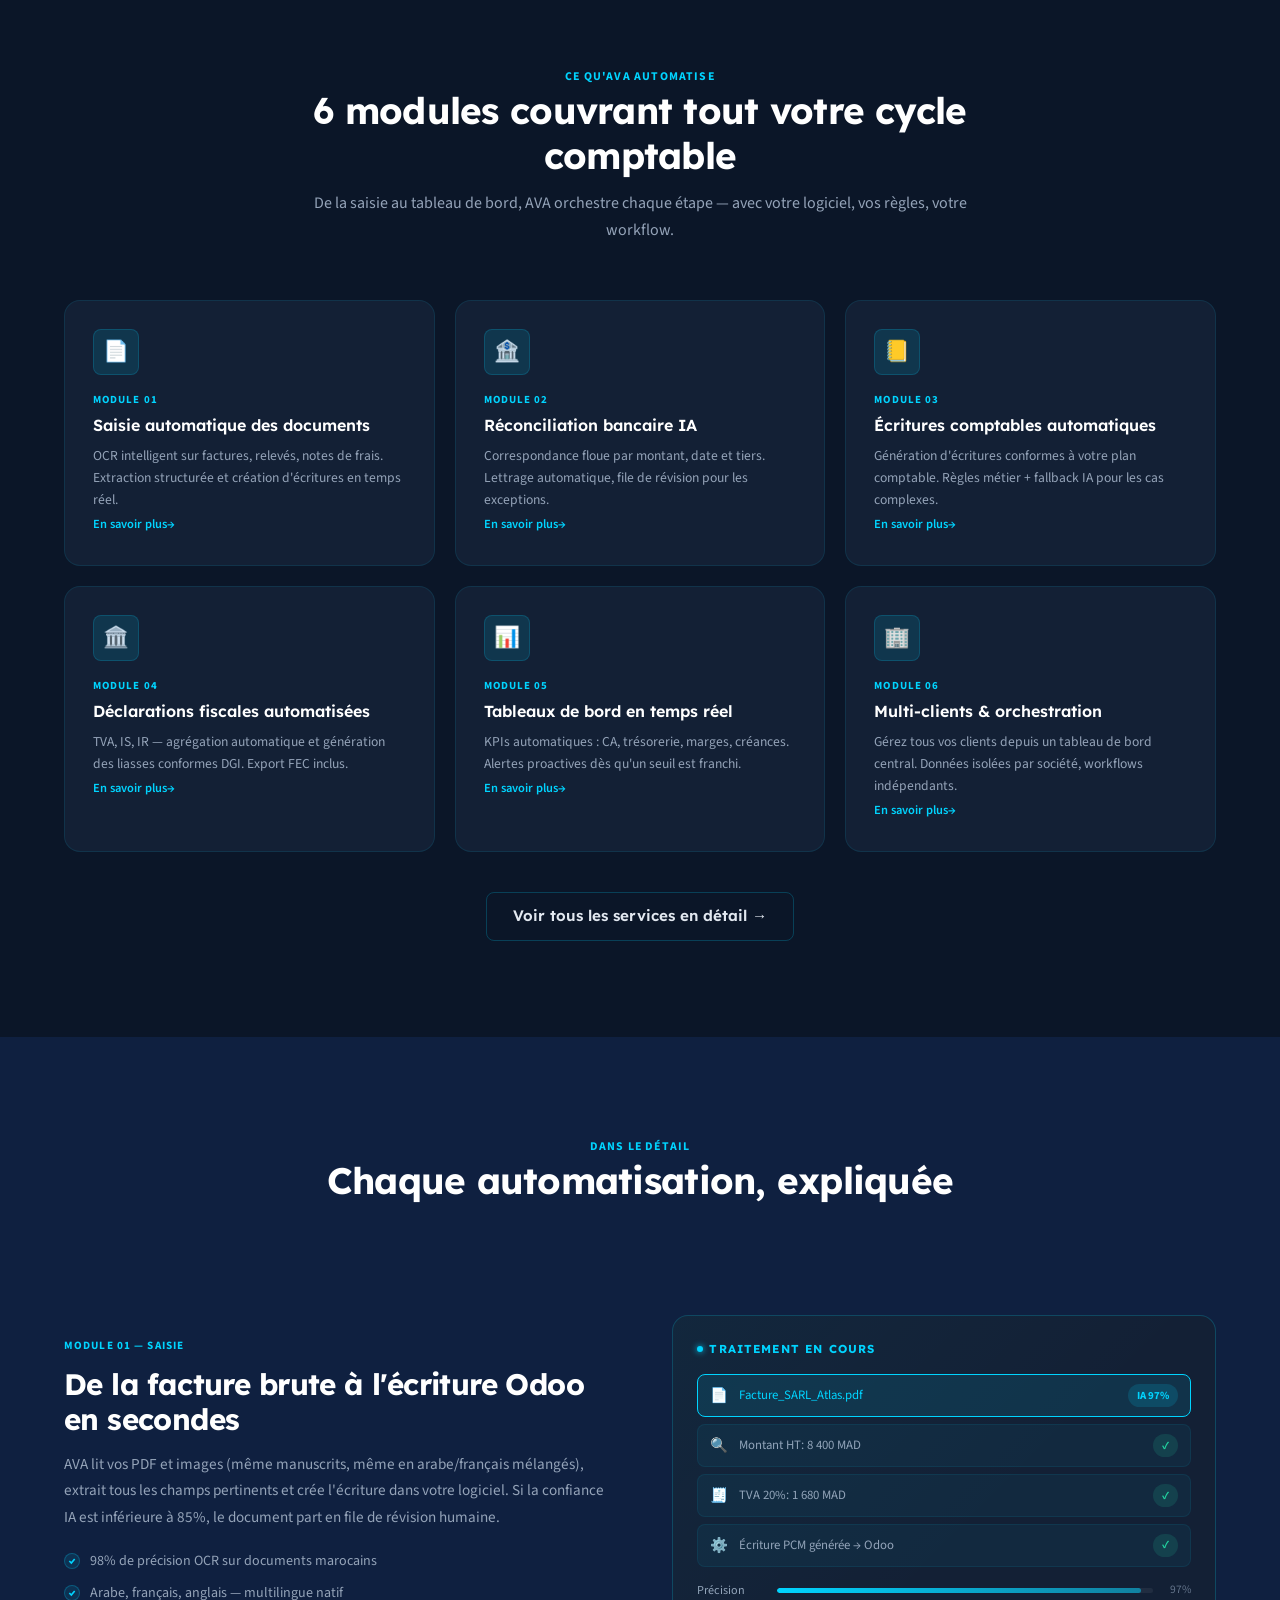
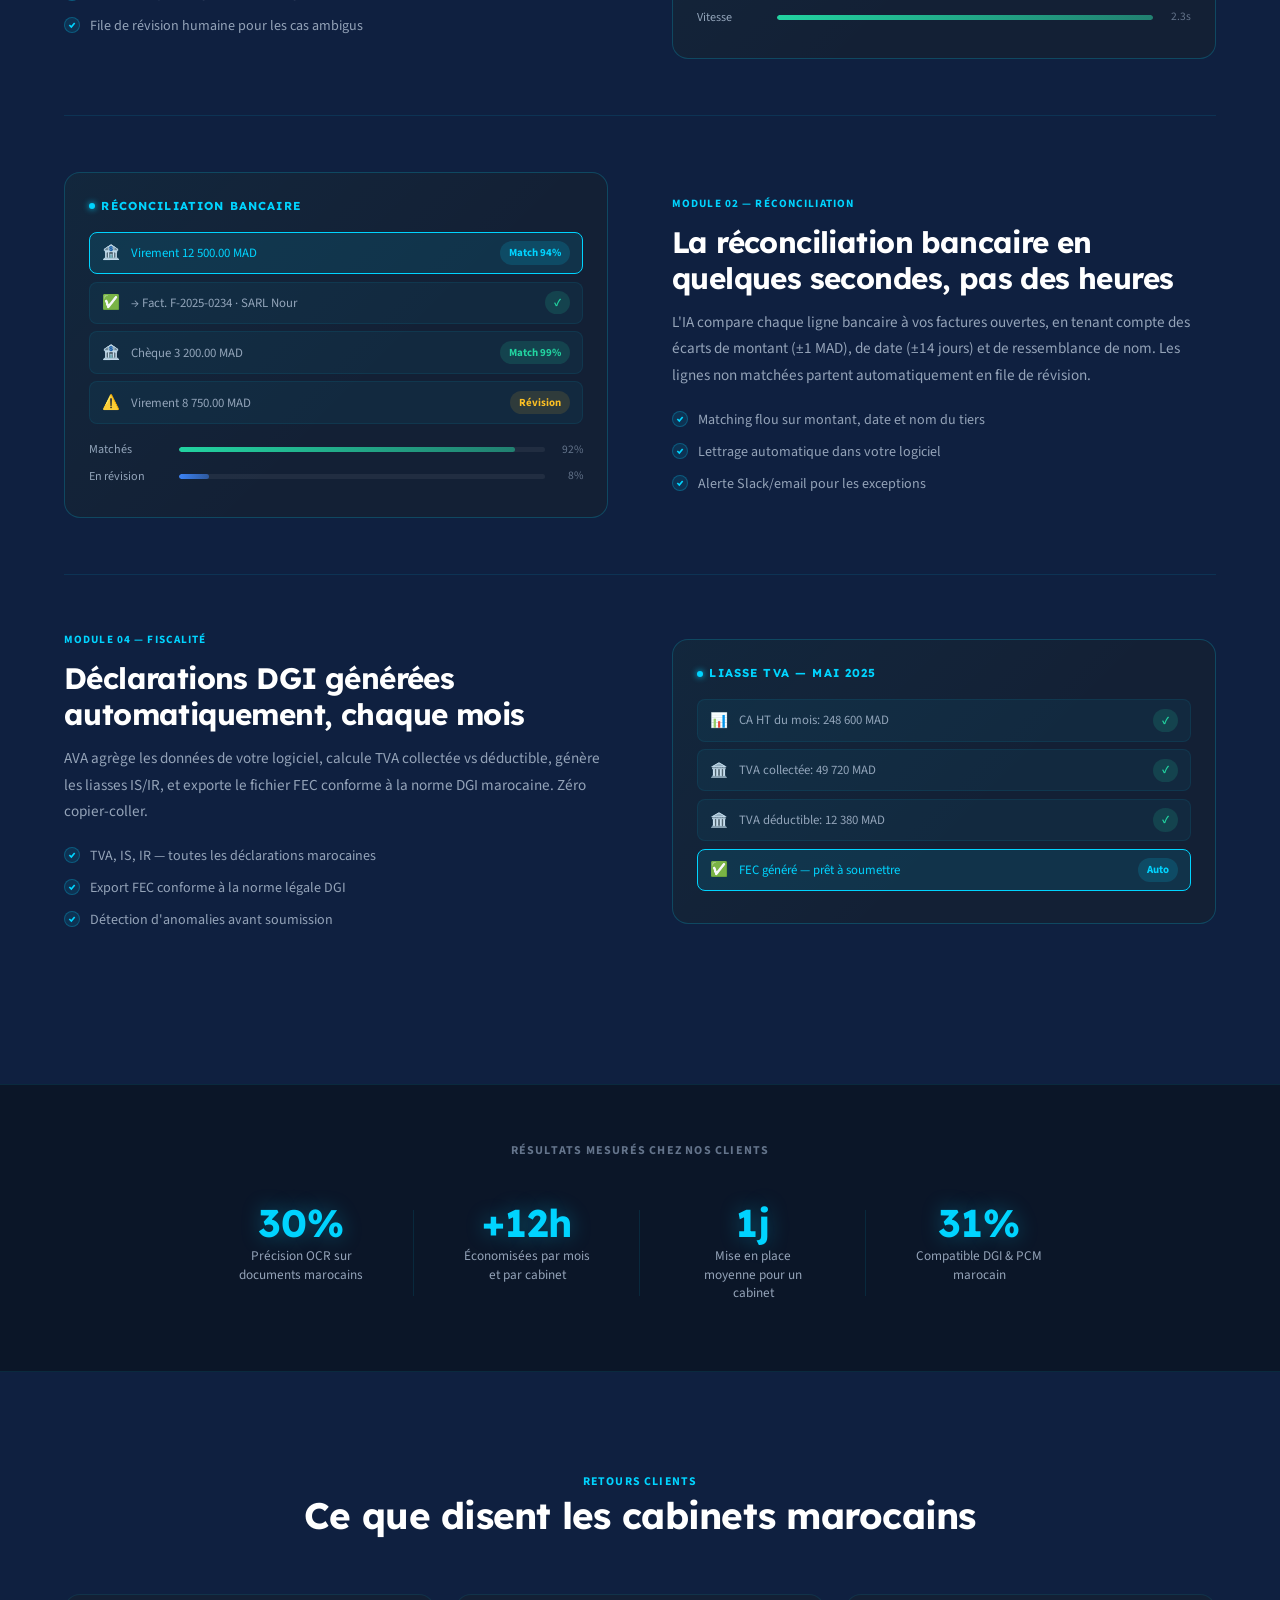
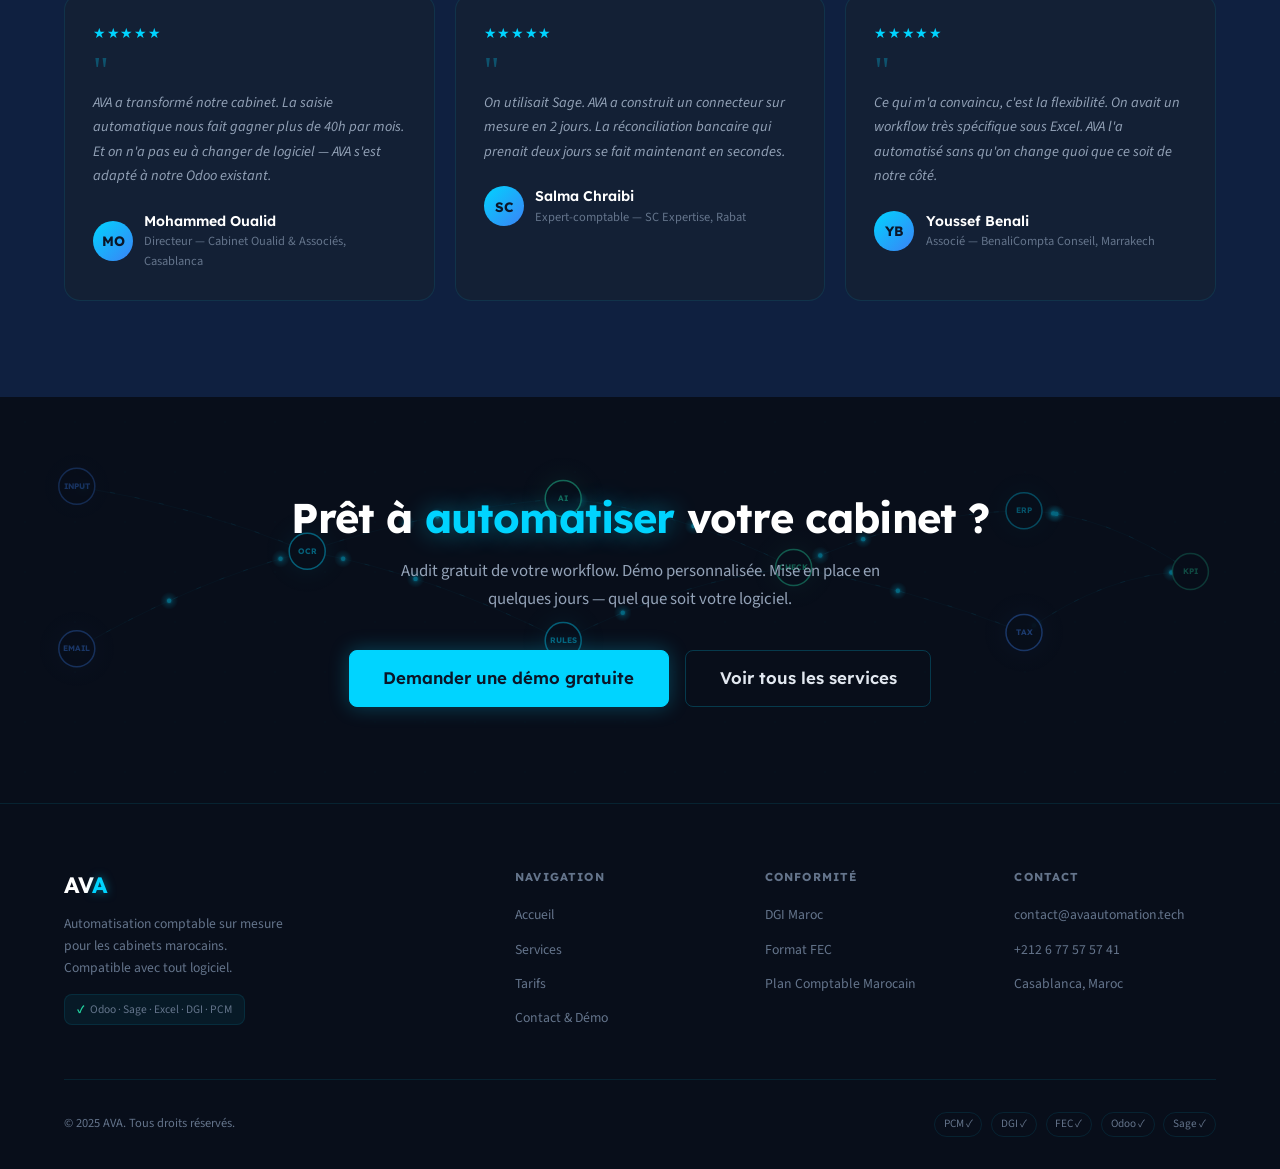
==== commit 0fb0cb34: "Add favicon and real phone number" ====
--- a/index.html
+++ b/index.html
@@ -5,6 +5,9 @@
   <meta name="viewport" content="width=device-width, initial-scale=1.0"/>
   <title>AVA — Automatisation Comptable Intelligente</title>
   <meta name="description" content="AVA automatise votre cycle comptable complet — saisie, réconciliation, écritures PCM, liasses DGI. Compatible avec tout logiciel comptable."/>
+  <link rel="icon" type="image/svg+xml" href="/favicon.svg"/>
+  <link rel="icon" type="image/x-icon" href="/favicon.ico"/>
+  <link rel="apple-touch-icon" href="/apple-touch-icon.png"/>
   <link rel="preconnect" href="https://fonts.googleapis.com"/>
   <link rel="preconnect" href="https://fonts.gstatic.com" crossorigin/>
   <link href="https://fonts.googleapis.com/css2?family=Lexend:wght@300;400;500;600;700&family=Source+Sans+3:ital,wght@0,300;0,400;0,500;0,600;0,700;1,400&family=Noto+Naskh+Arabic:wght@400;500;600;700&display=swap" rel="stylesheet"/>
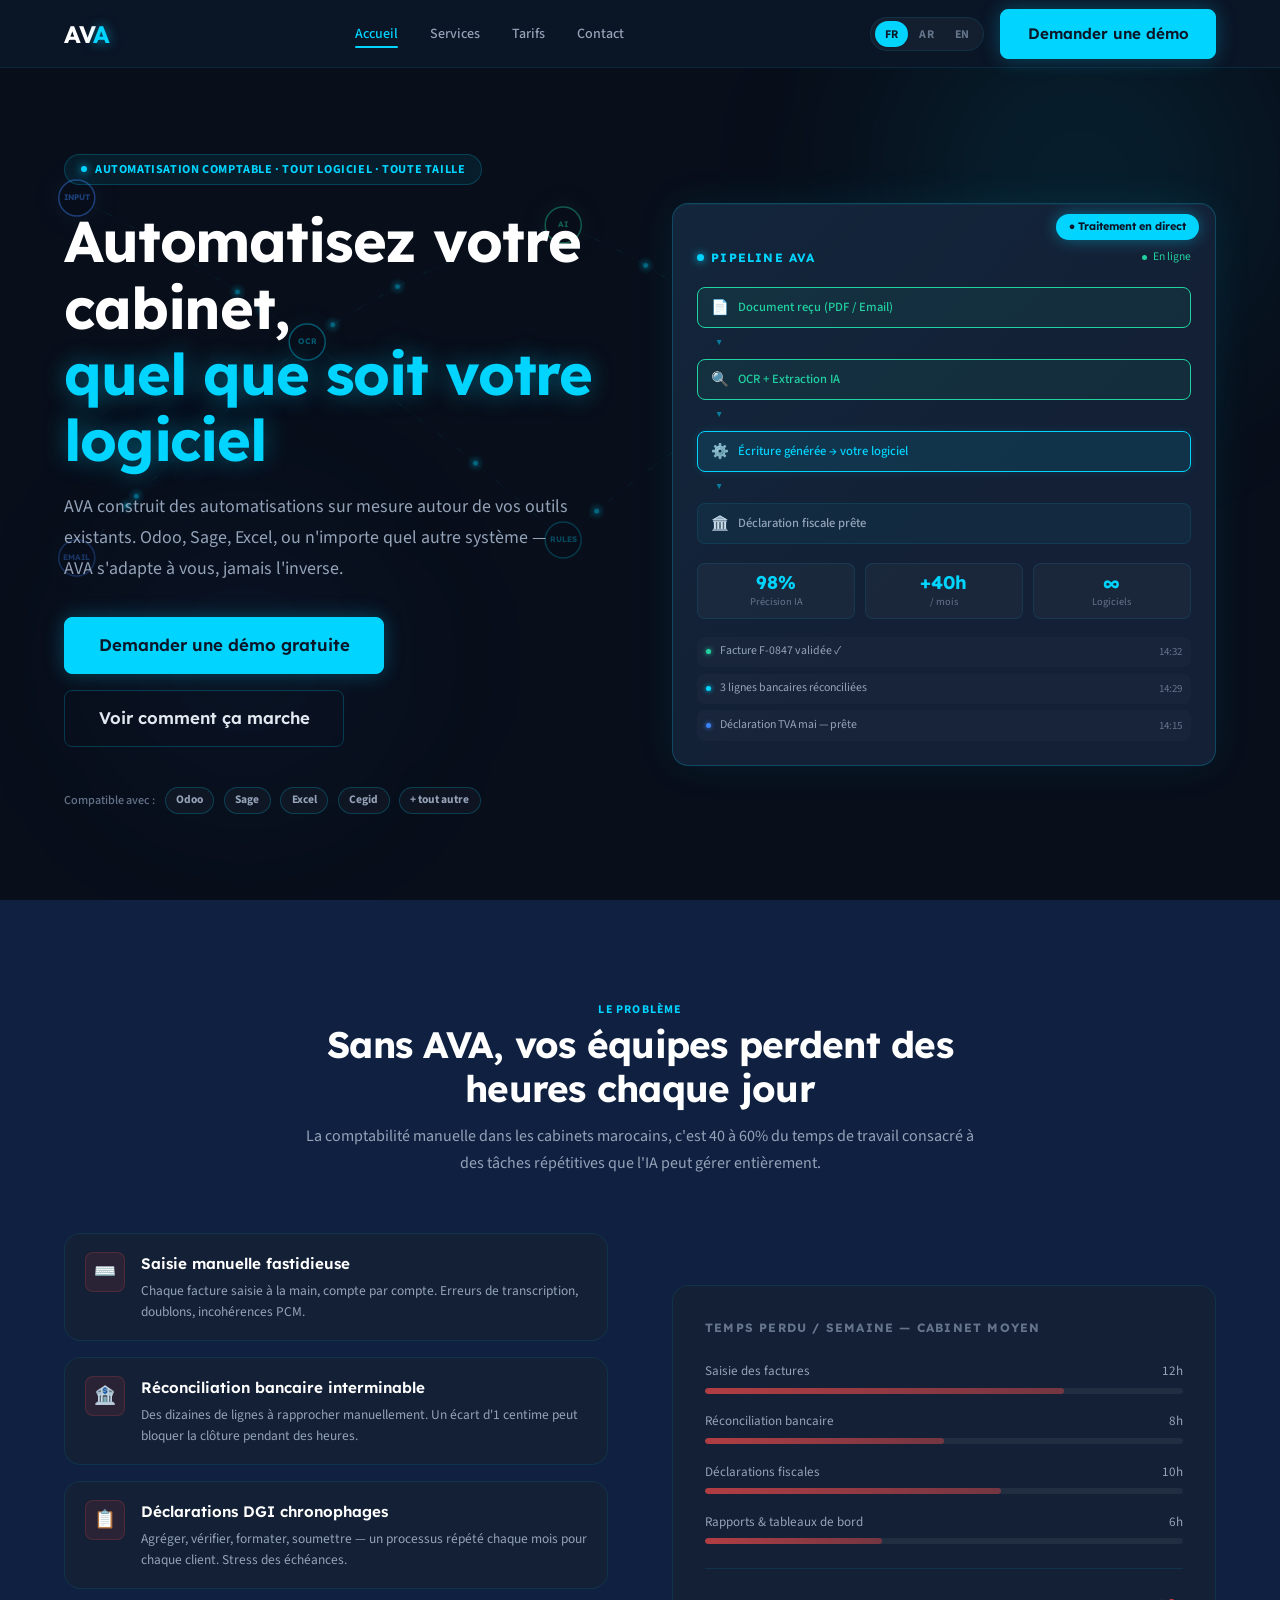
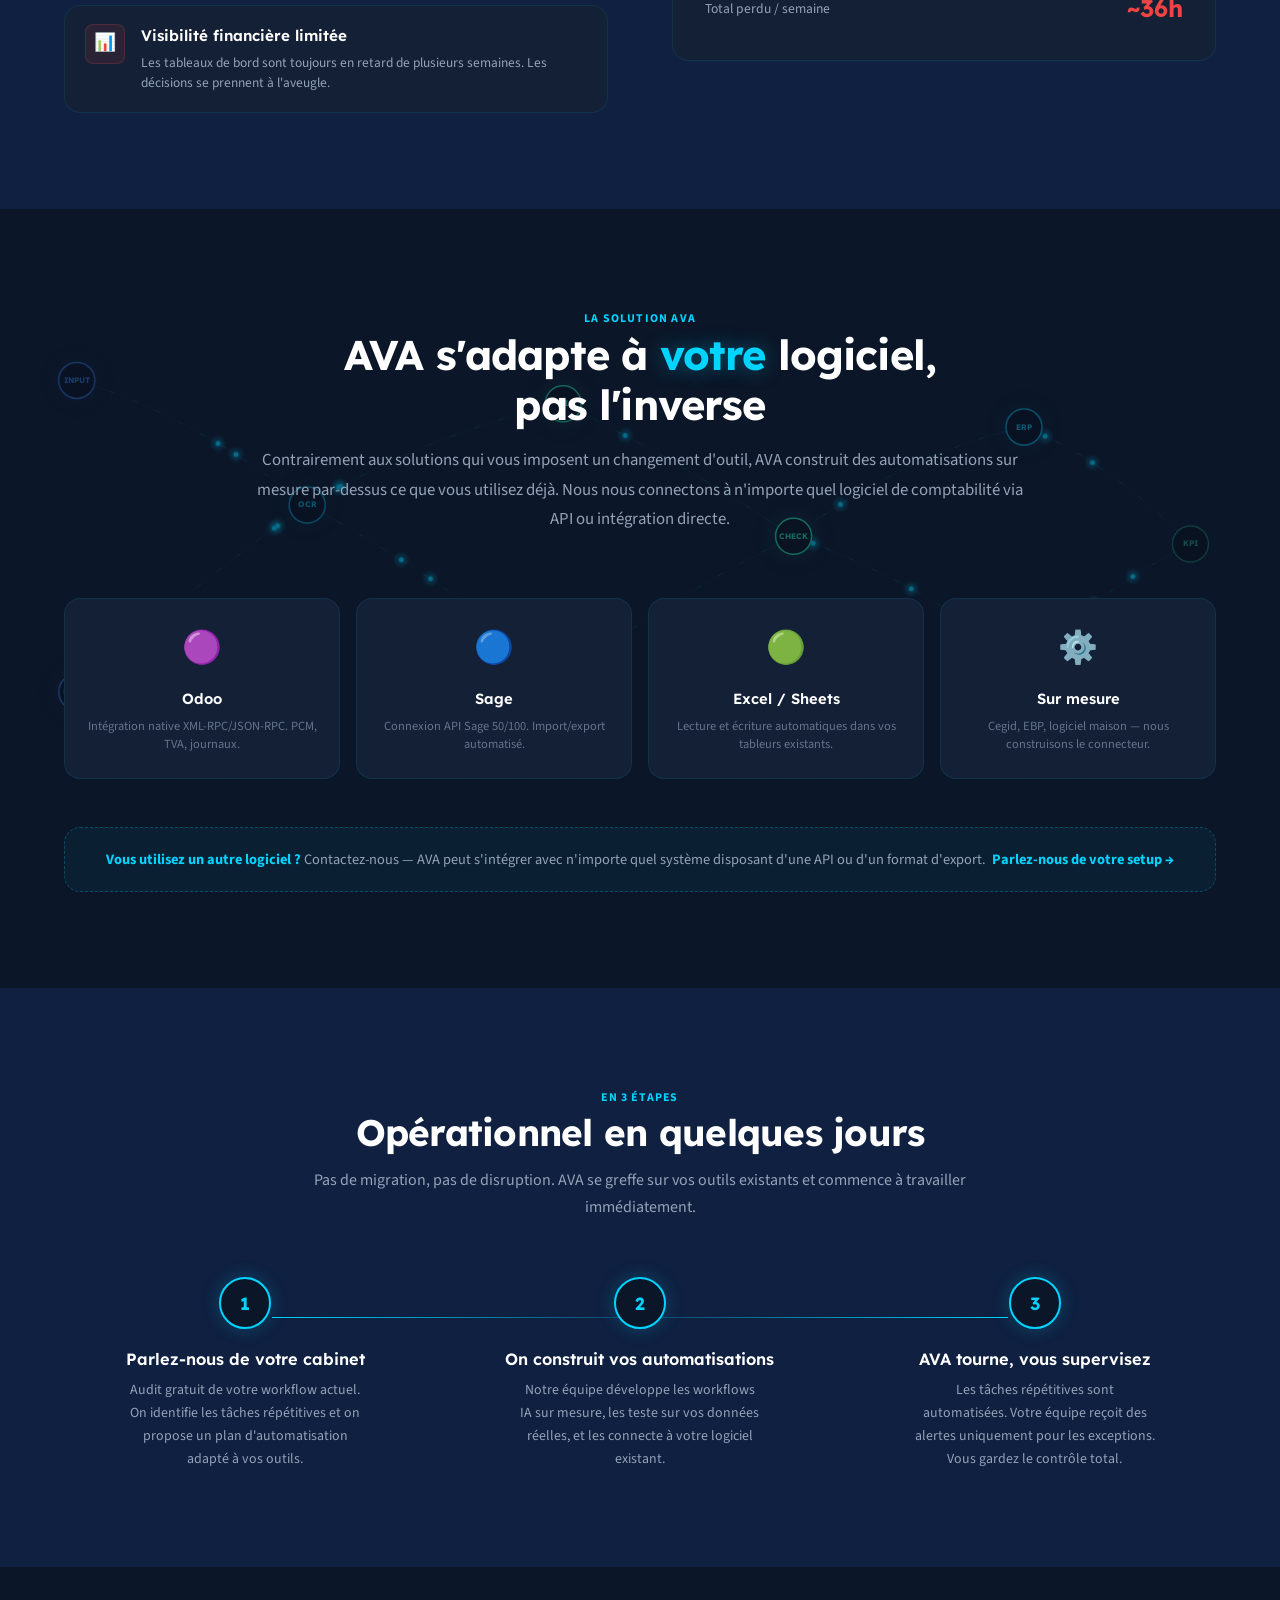
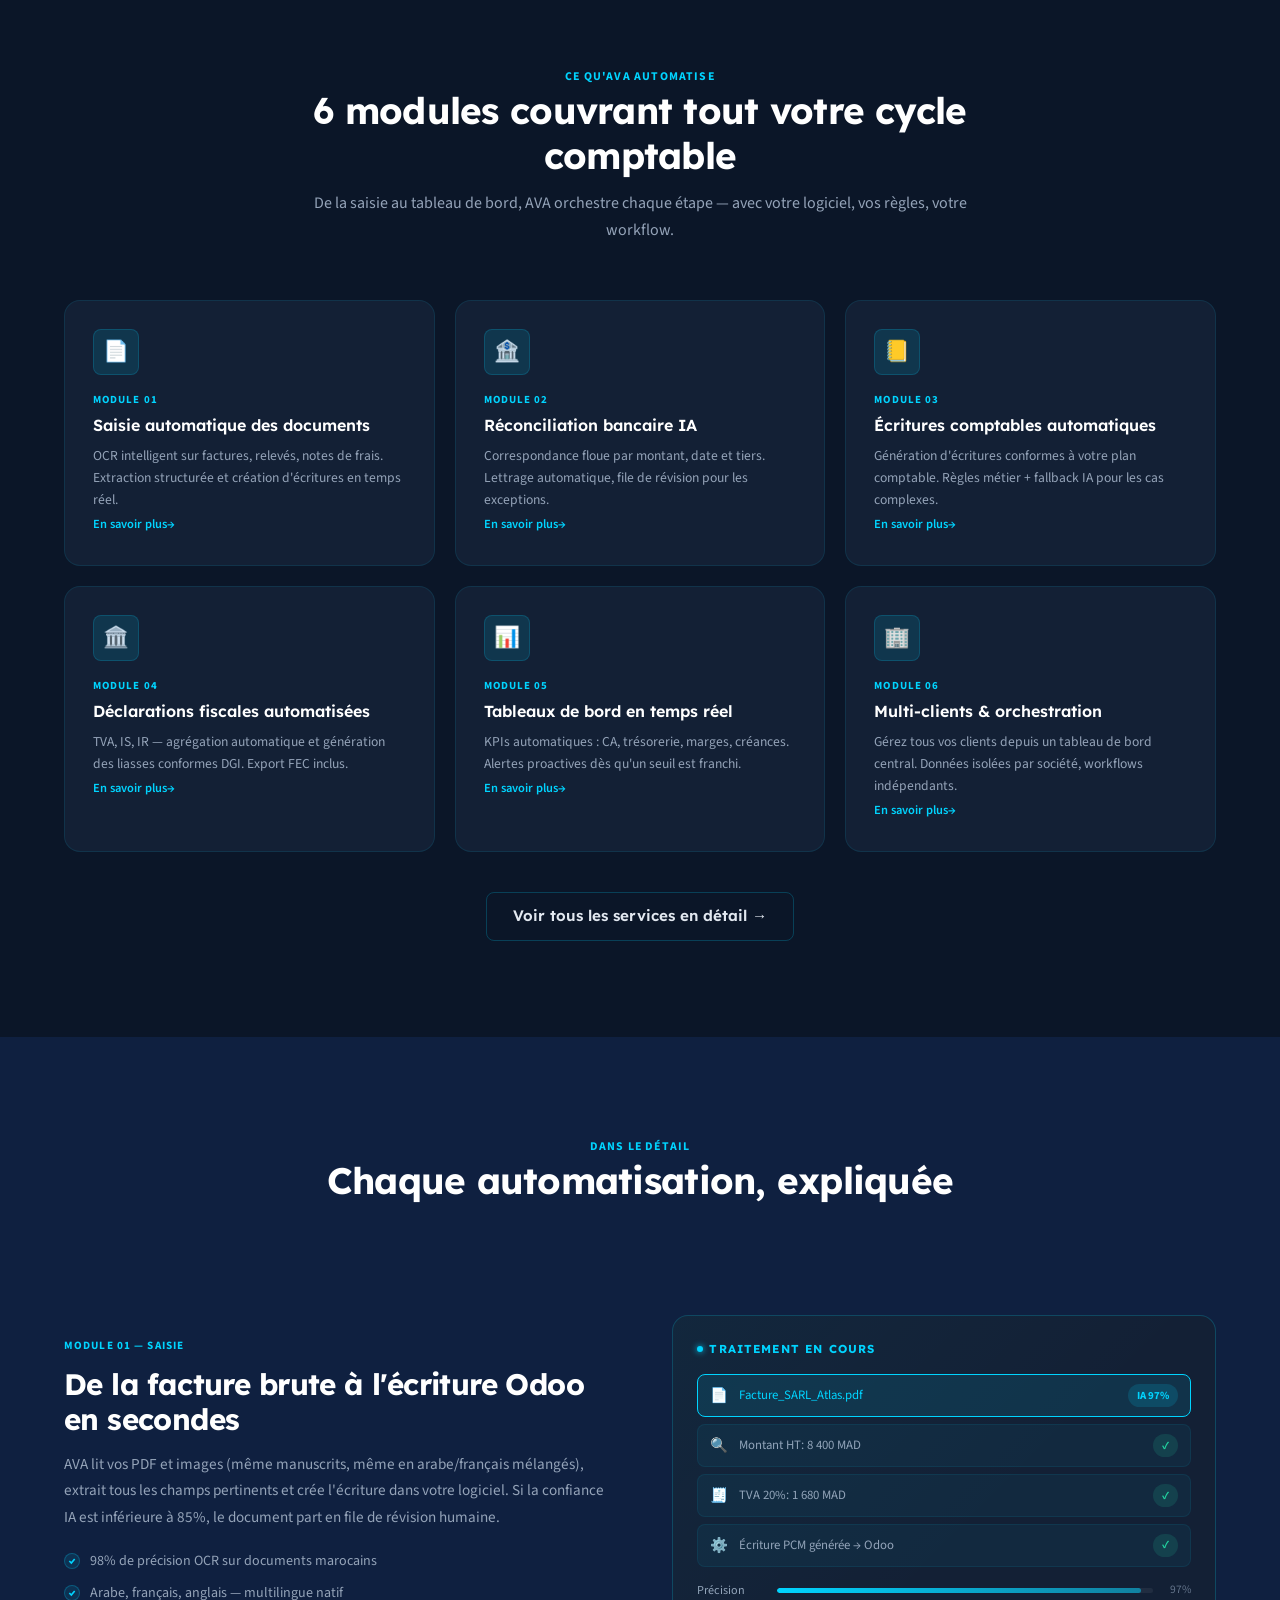
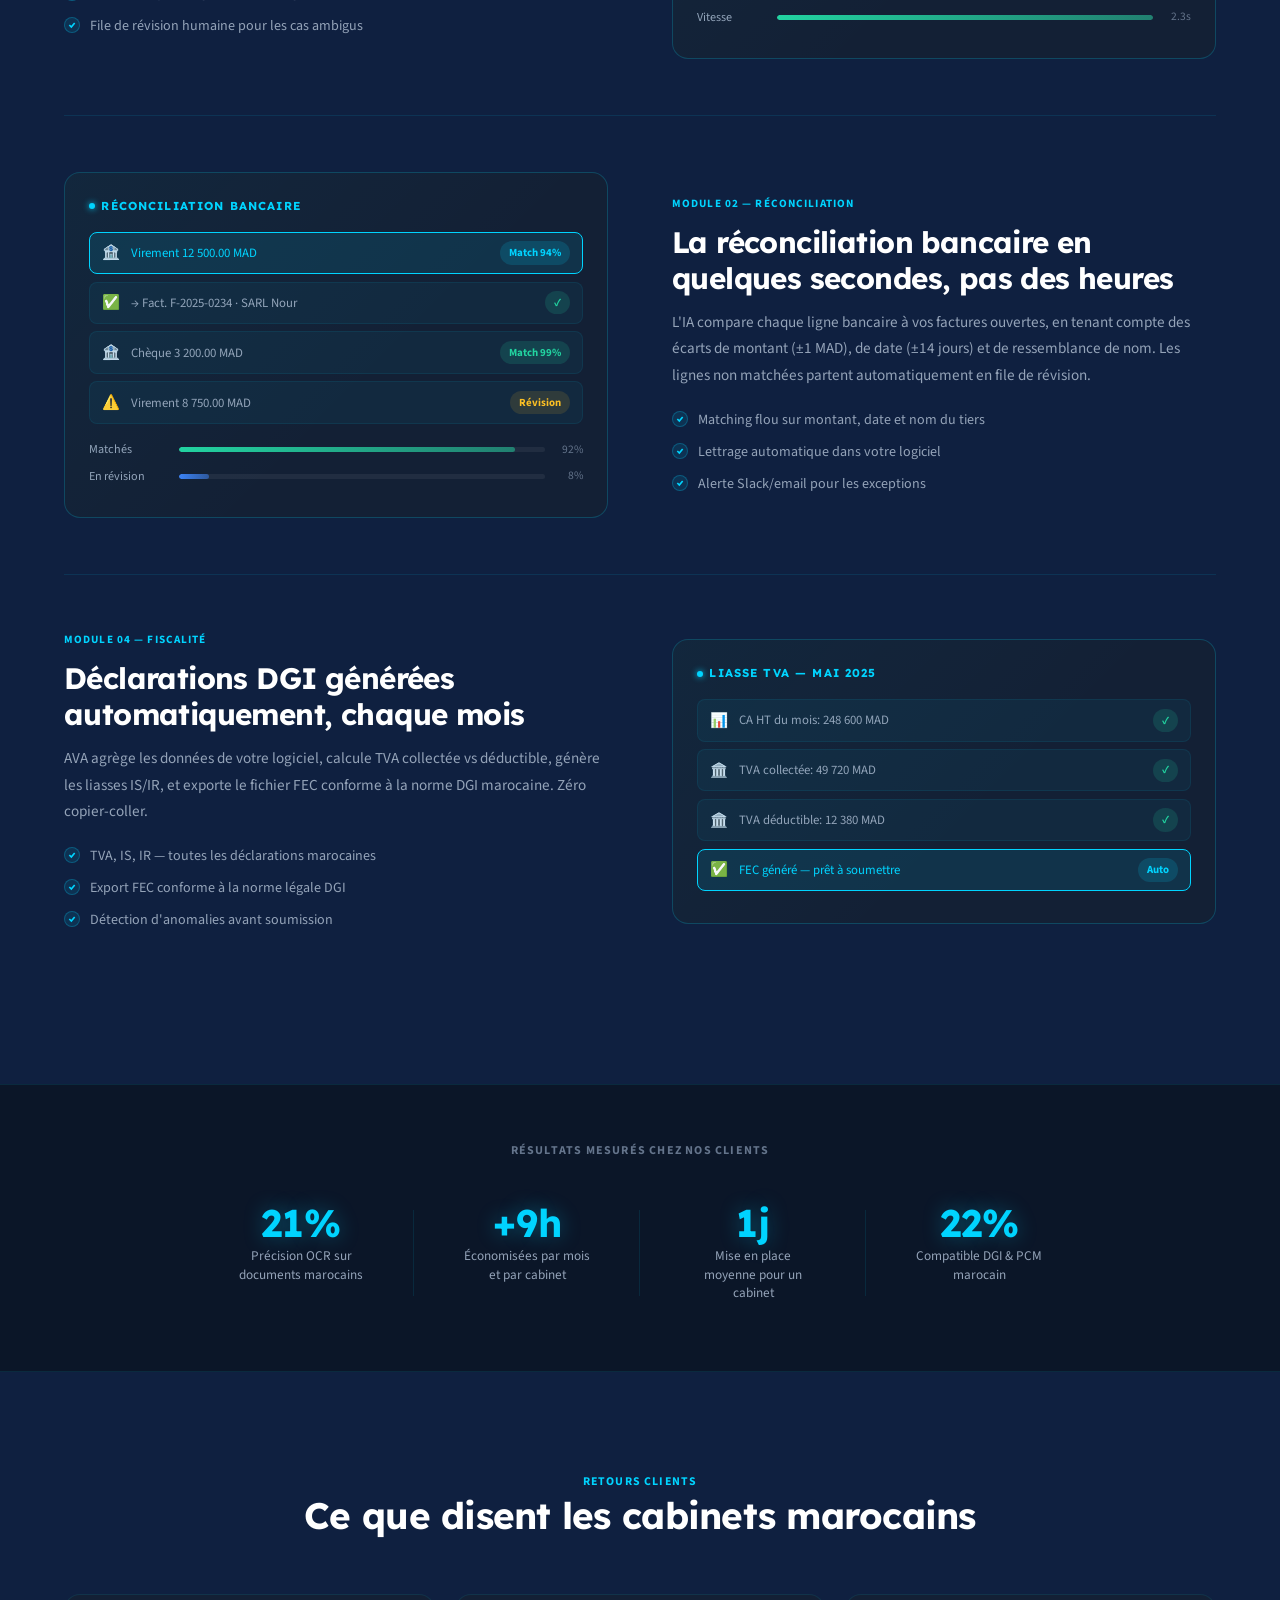
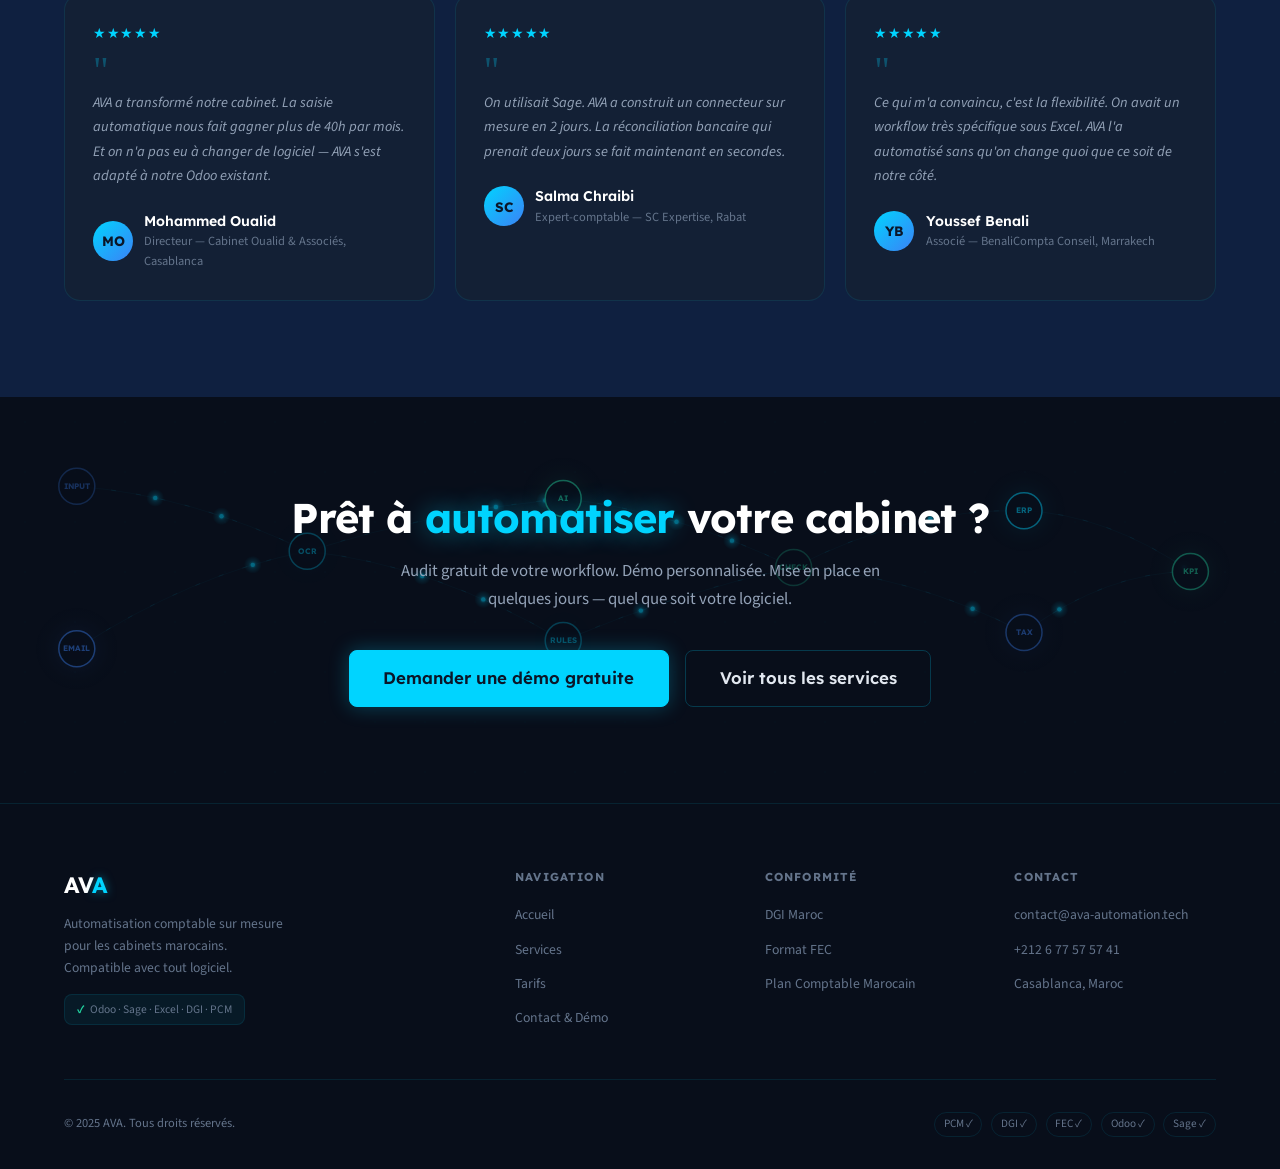
==== commit e1916d8e: "Add AVA client dashboard and n8n webhook workflow" ====
--- a/index.html
+++ b/index.html
@@ -255,9 +255,9 @@
   html[dir="rtl"] .svc-link::after{content:'←';}
   </style>
   <meta name="robots" content="index, follow"/>
-  <link rel="canonical" href="https://avaautomation.tech/"/>
+  <link rel="canonical" href="https://ava-automation.tech/"/>
   <meta property="og:type" content="website"/>
-  <meta property="og:url" content="https://avaautomation.tech/"/>
+  <meta property="og:url" content="https://ava-automation.tech/"/>
   <meta property="og:title" content="AVA — Automatisation Comptable Intelligente"/>
   <meta property="og:description" content="AVA automatise votre cycle comptable complet — saisie, réconciliation, écritures PCM, liasses DGI. Compatible avec tout logiciel comptable."/>
   <meta property="og:site_name" content="AVA Automation"/>
@@ -703,7 +703,7 @@
       <div>
         <div class="footer-col-title lang-fr">Contact</div><div class="footer-col-title lang-ar">تواصل</div><div class="footer-col-title lang-en">Contact</div>
         <ul class="footer-links">
-          <li><a href="mailto:contact@avaautomation.tech">contact@avaautomation.tech</a></li>
+          <li><a href="mailto:contact@ava-automation.tech">contact@ava-automation.tech</a></li>
           <li><a href="tel:+212677575741">+212 6 77 57 57 41</a></li>
           <li><a href="#"><span class="lang-fr">Casablanca, Maroc</span><span class="lang-ar">الدار البيضاء، المغرب</span><span class="lang-en">Casablanca, Morocco</span></a></li>
         </ul>
